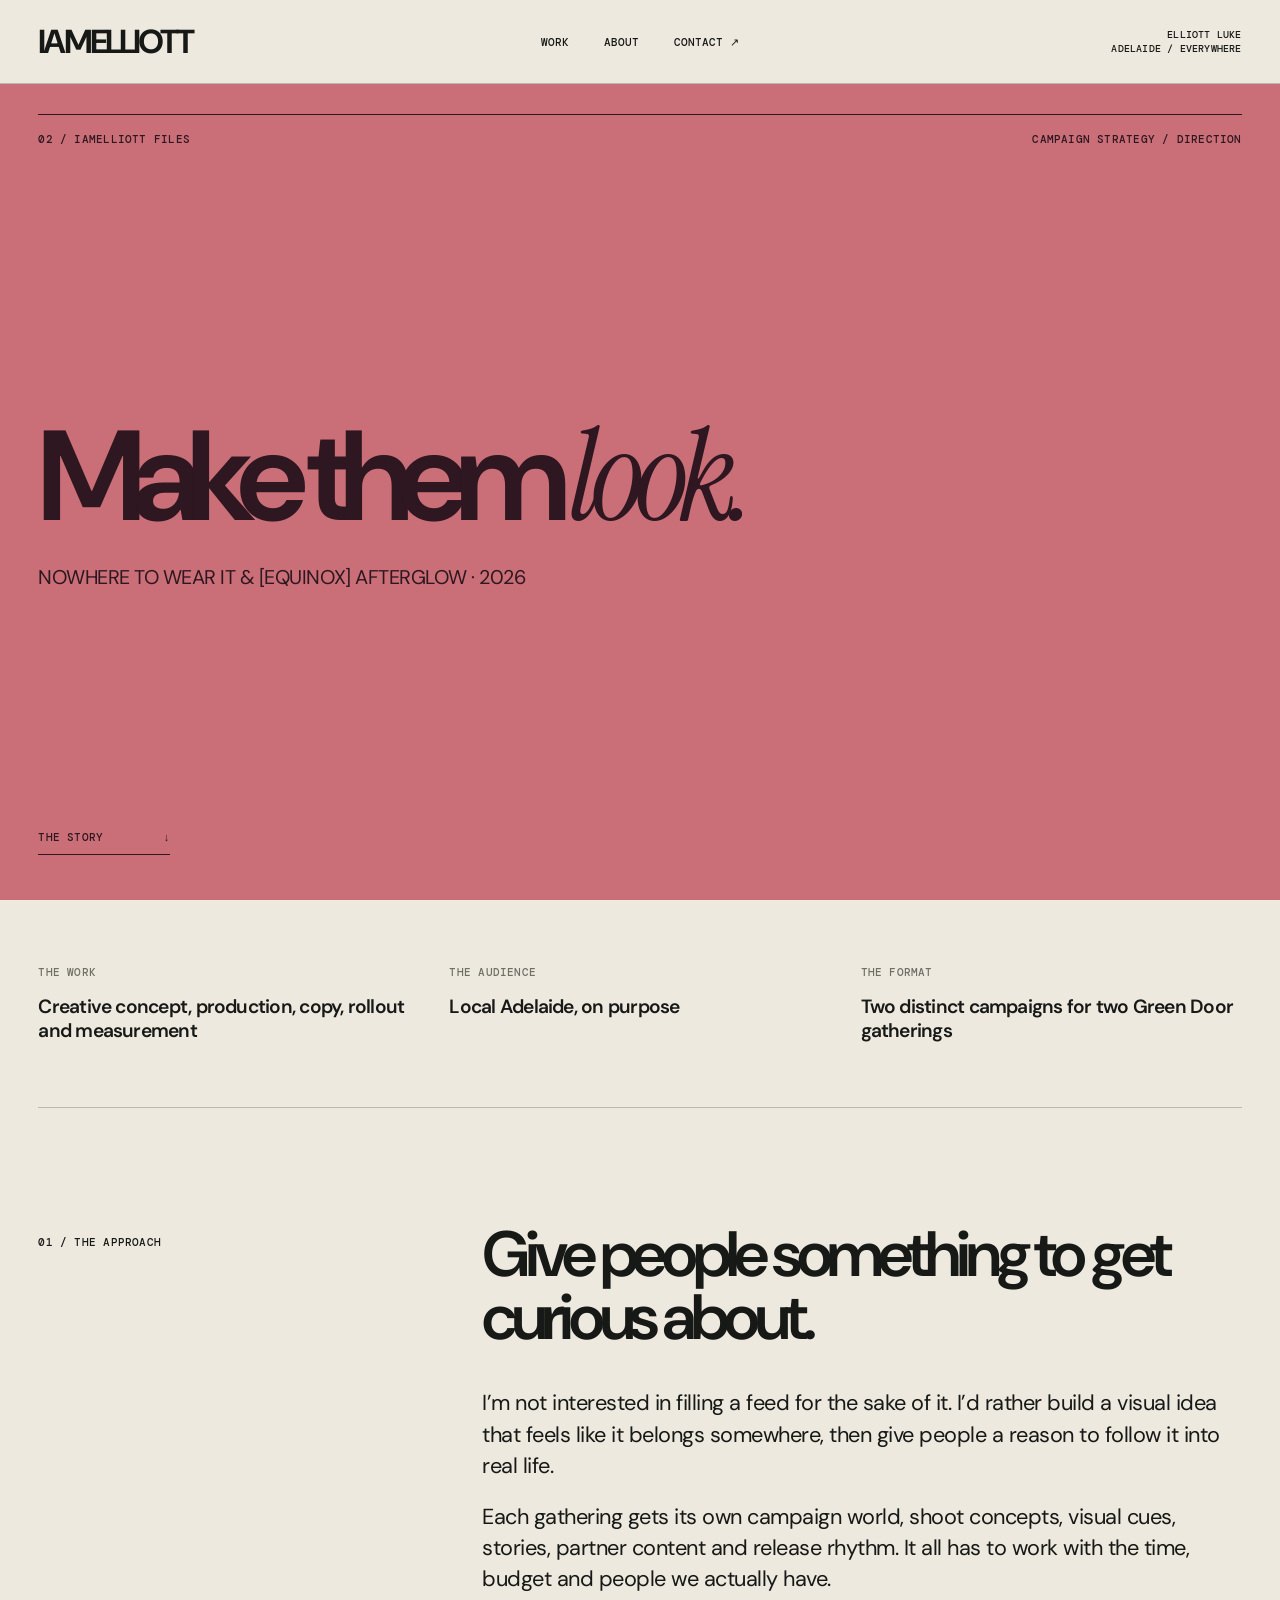
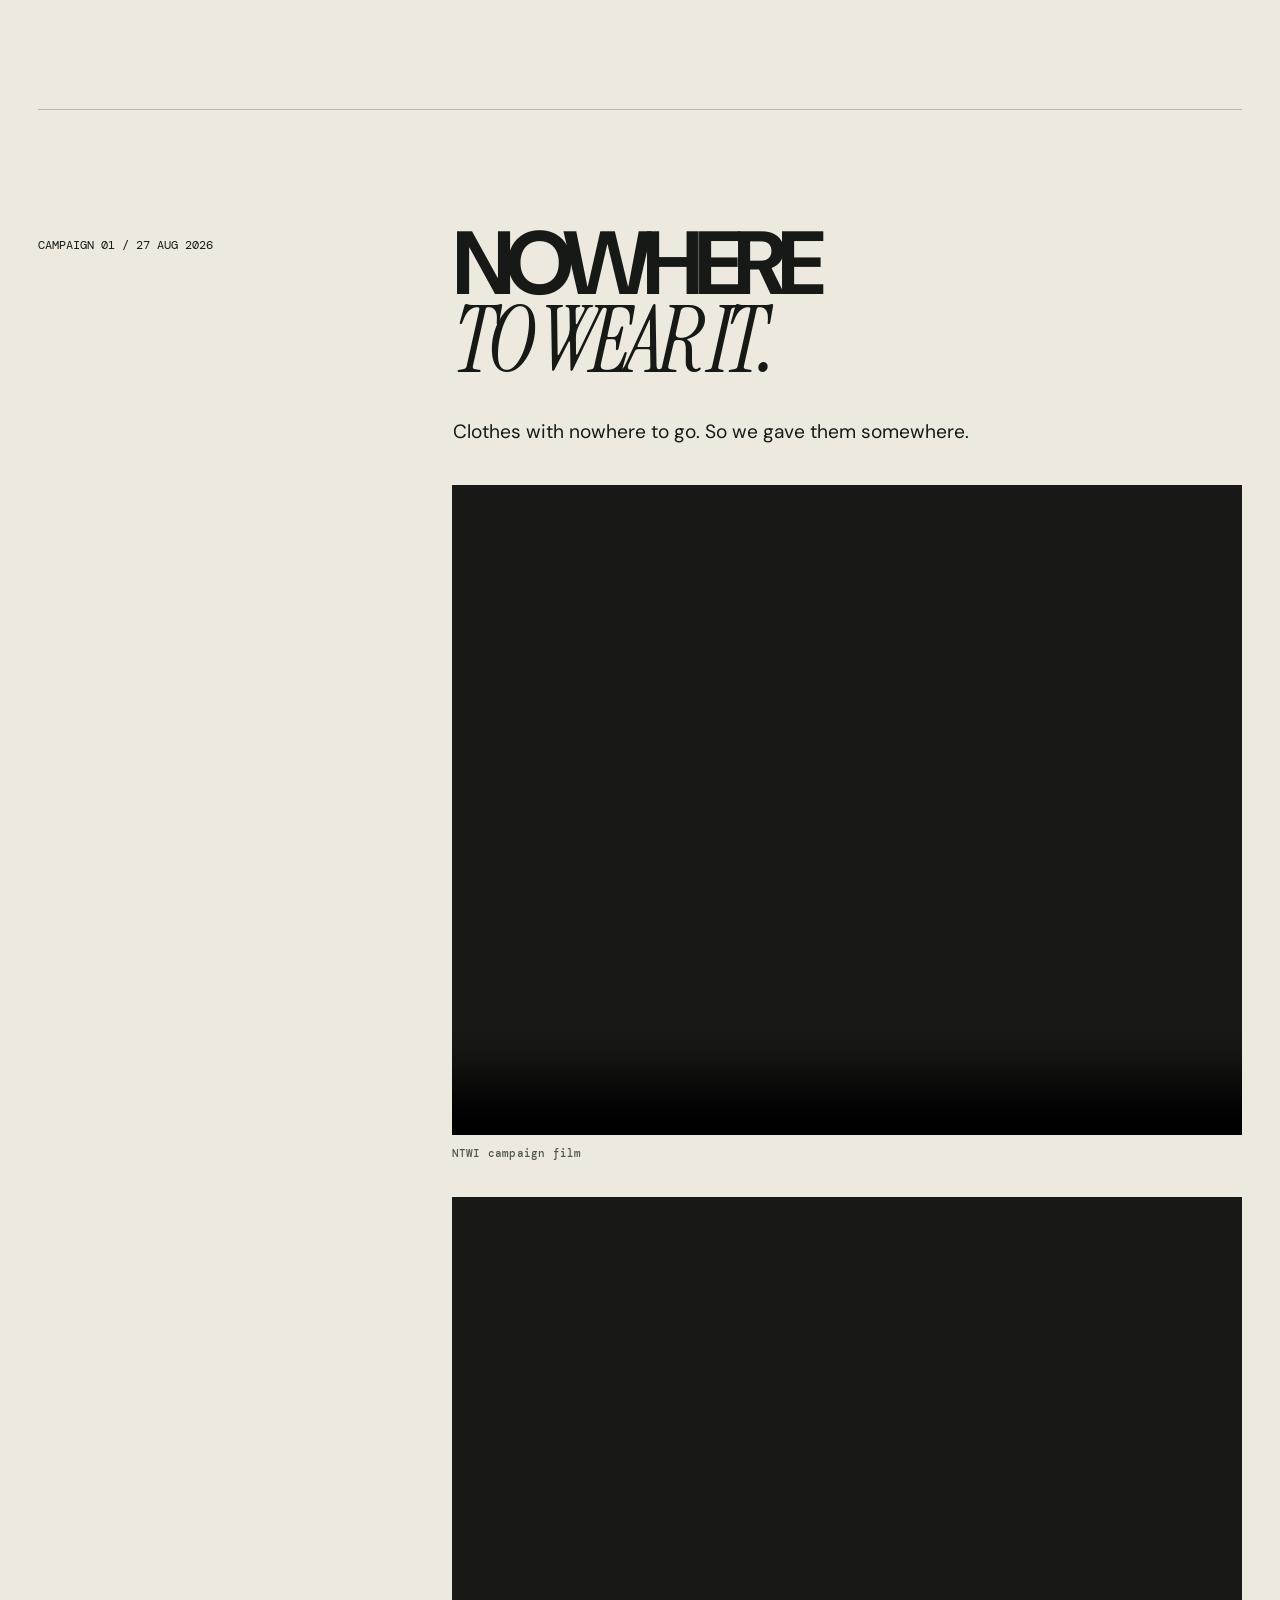
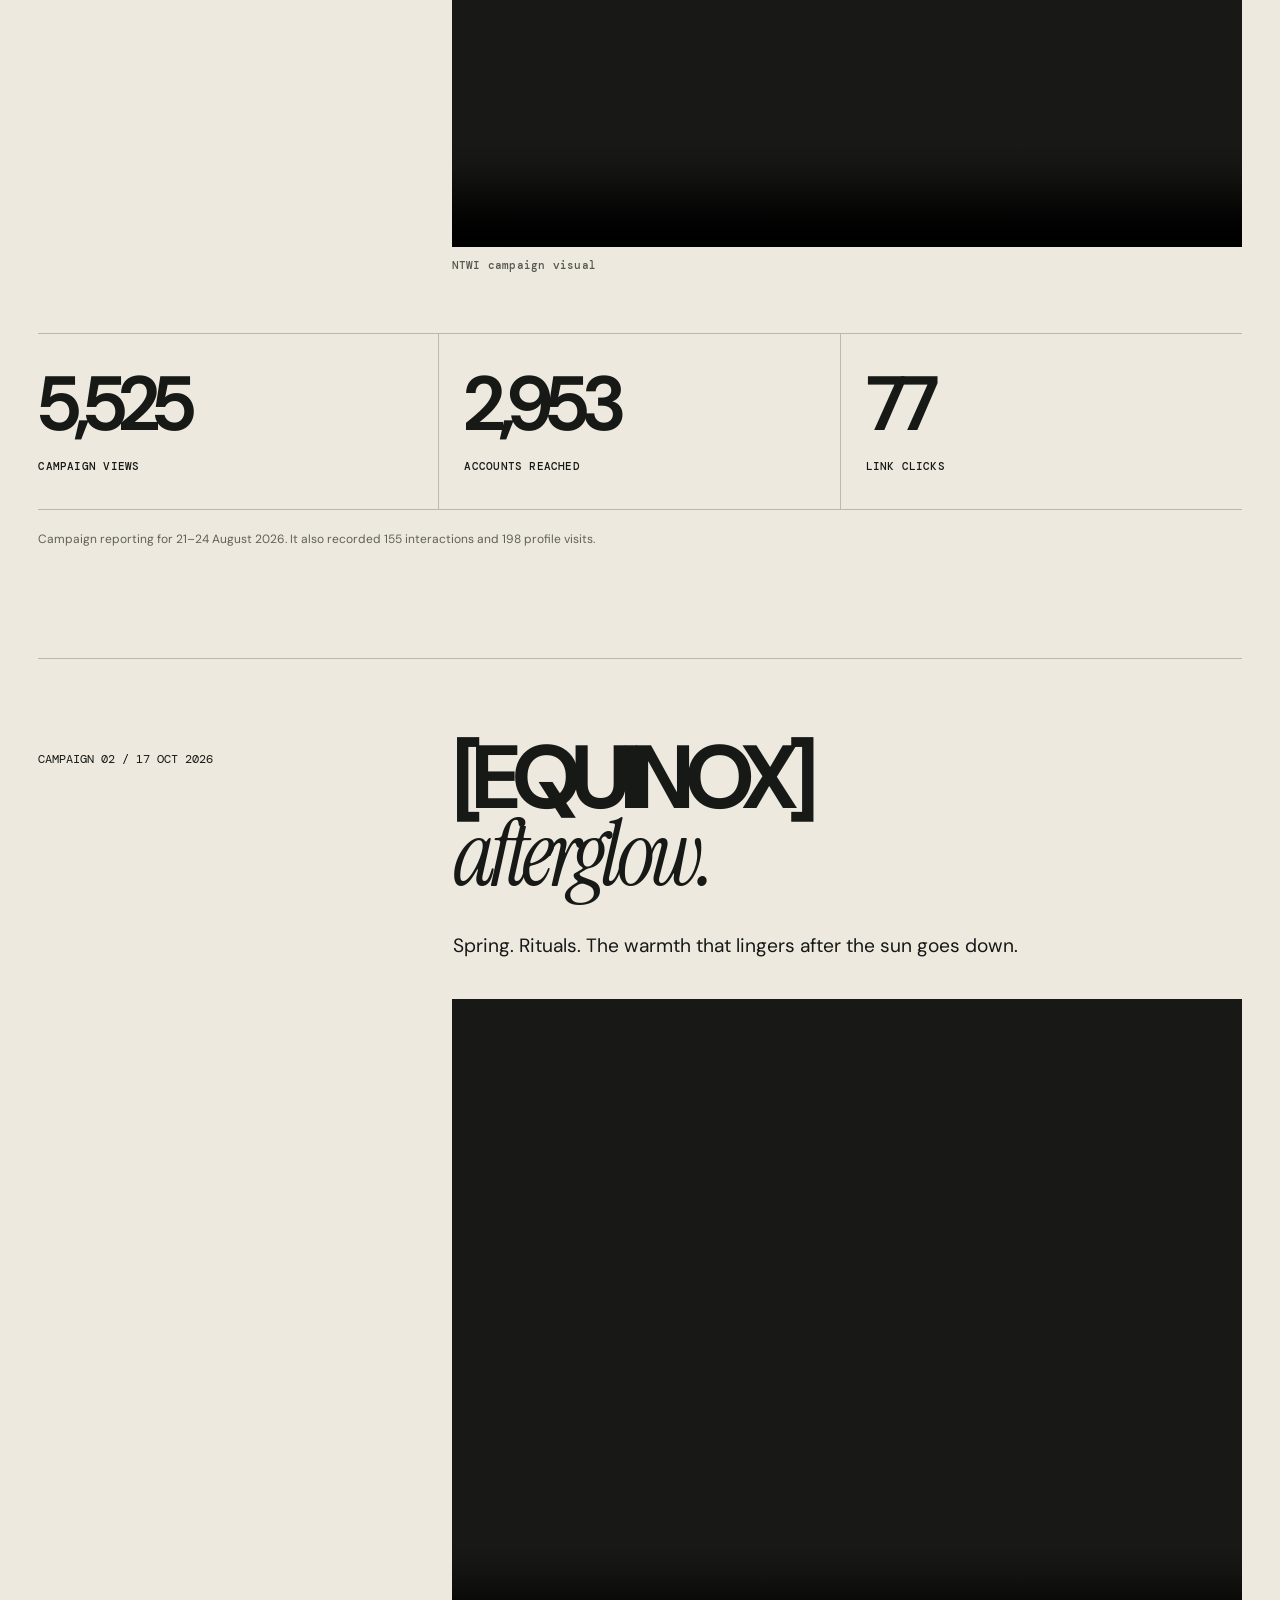
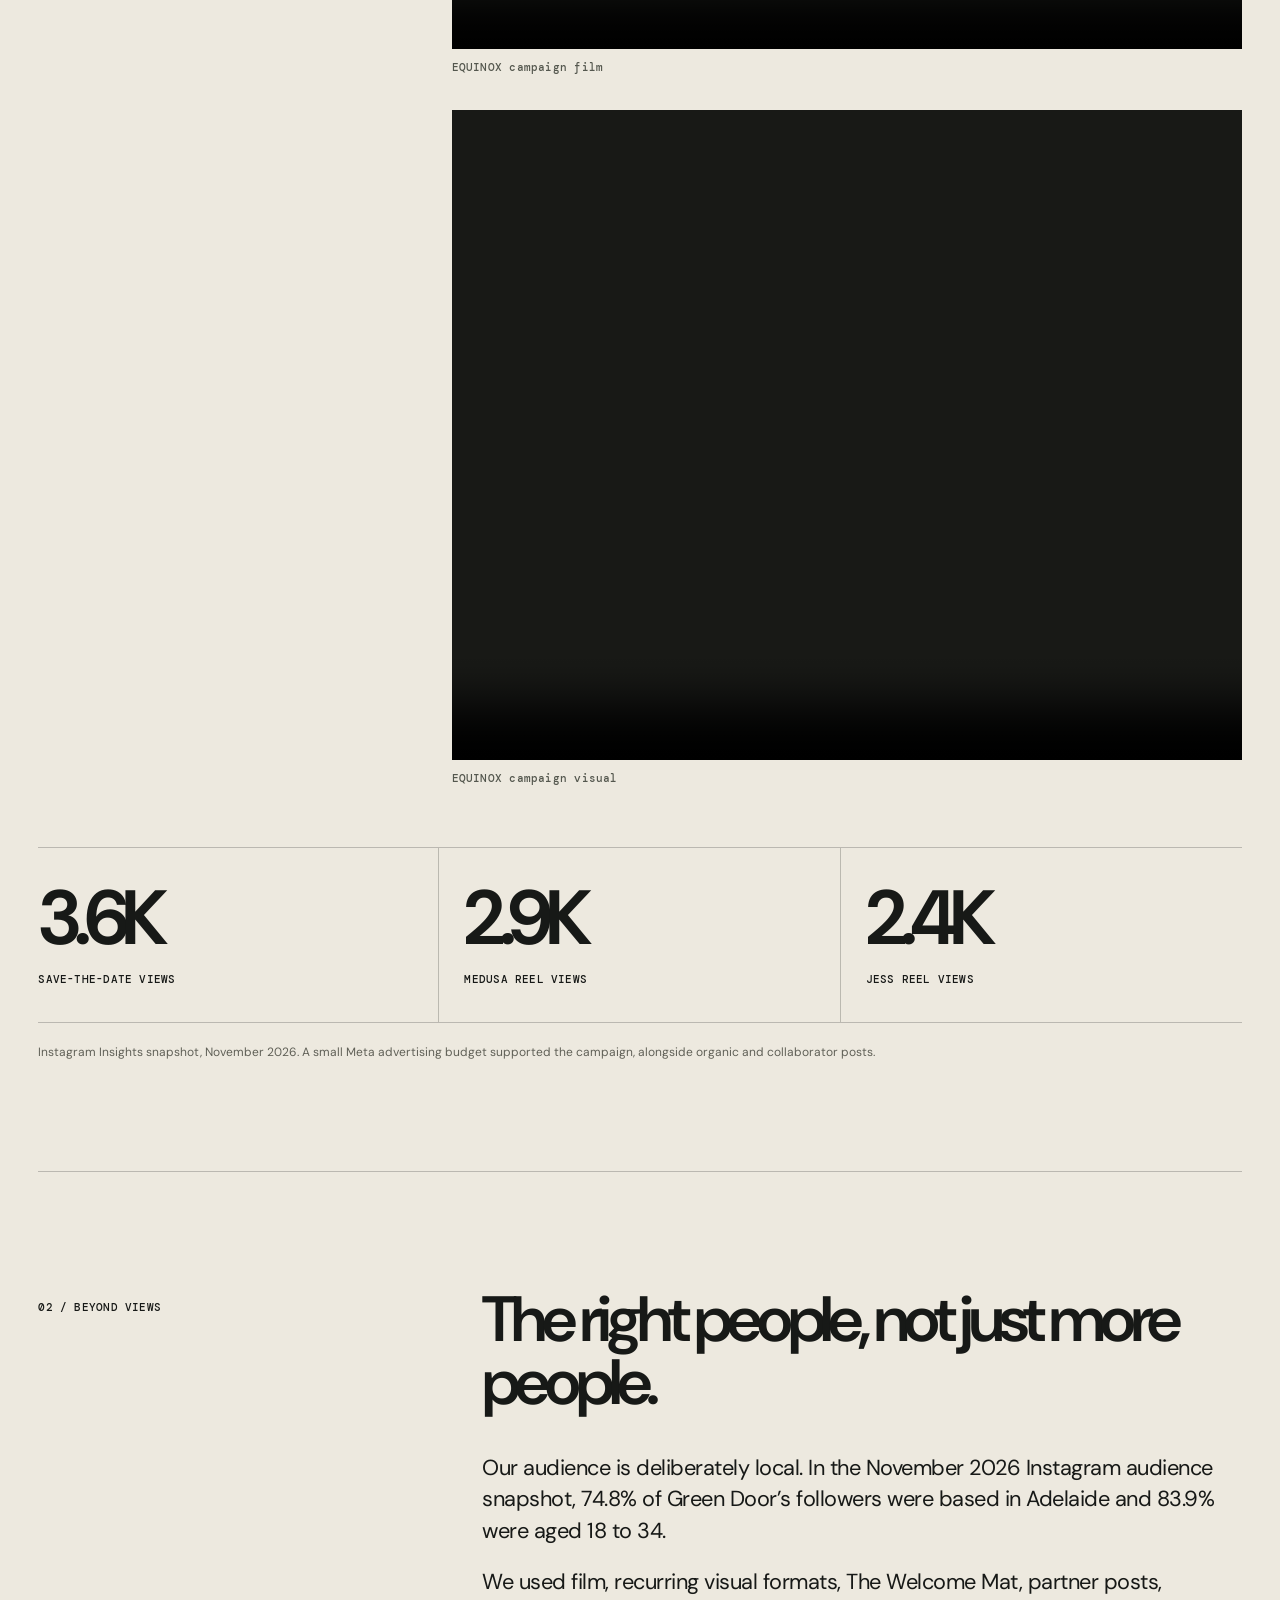
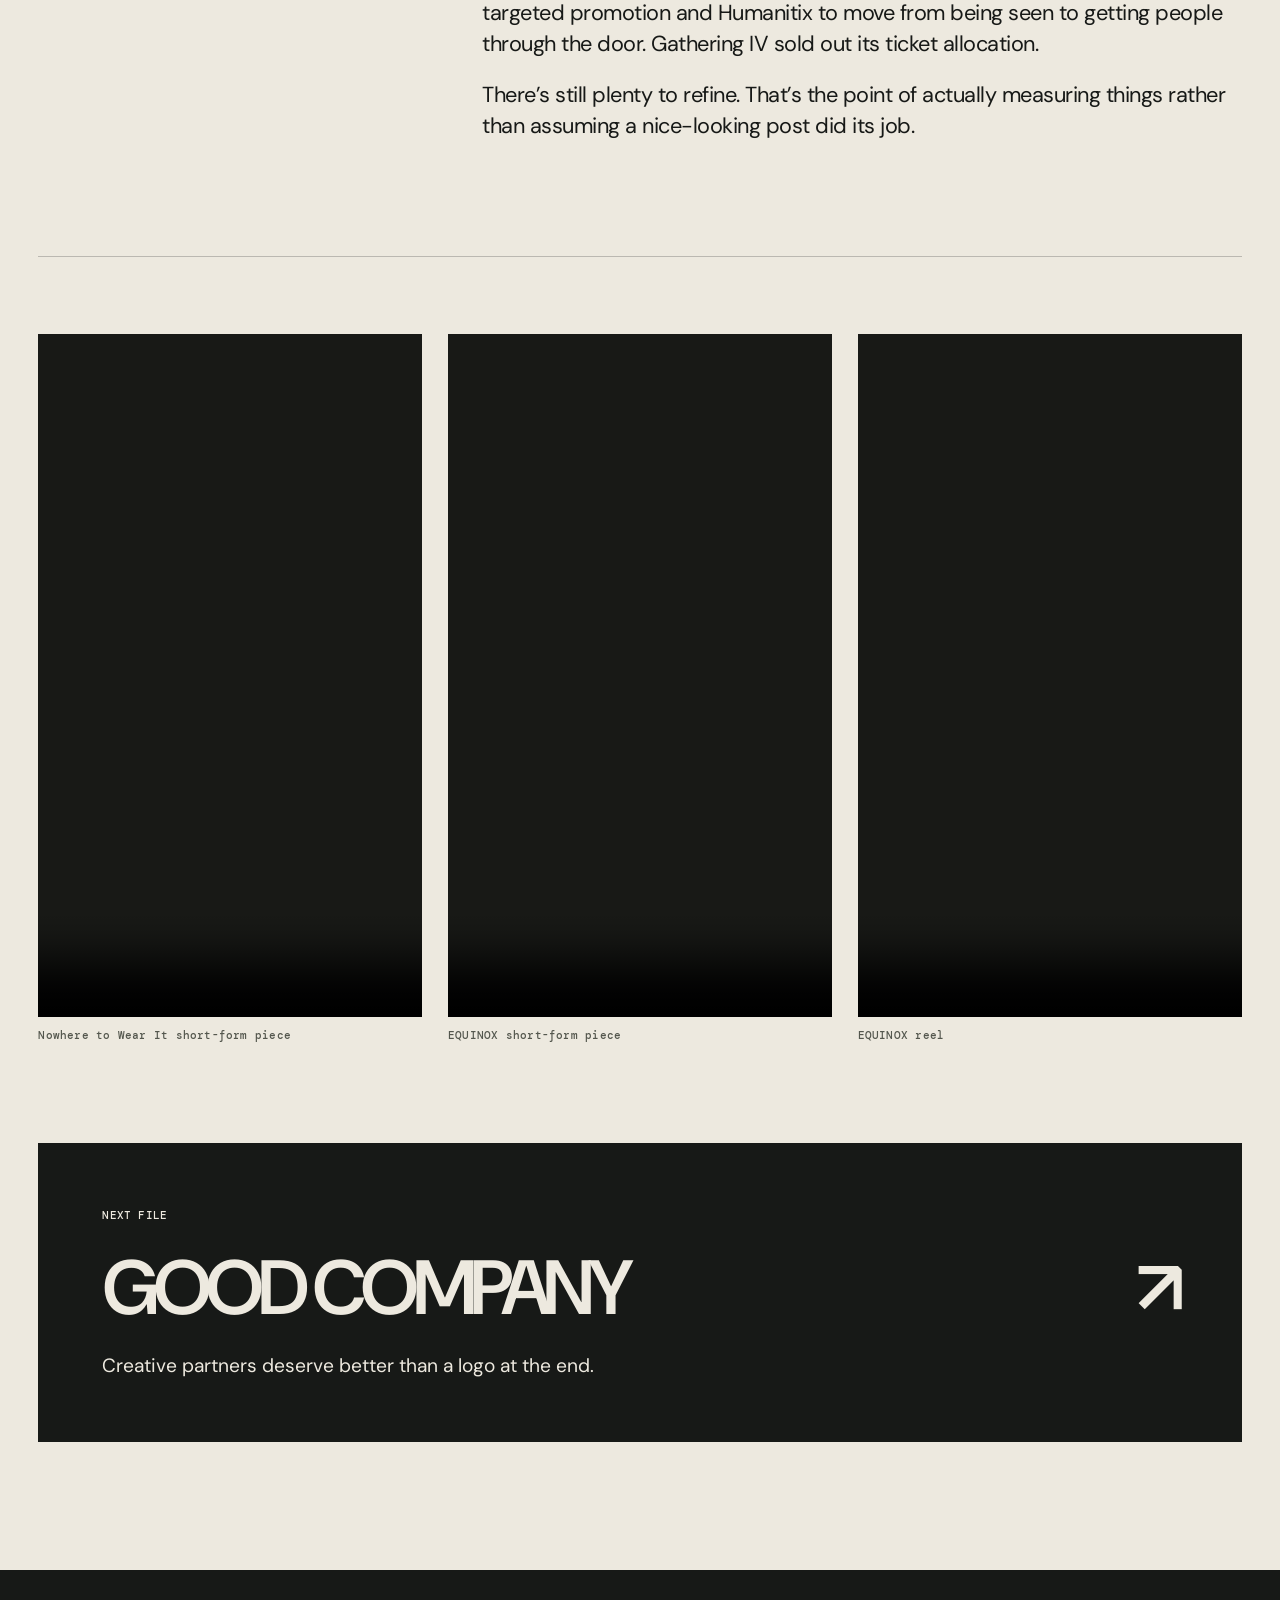
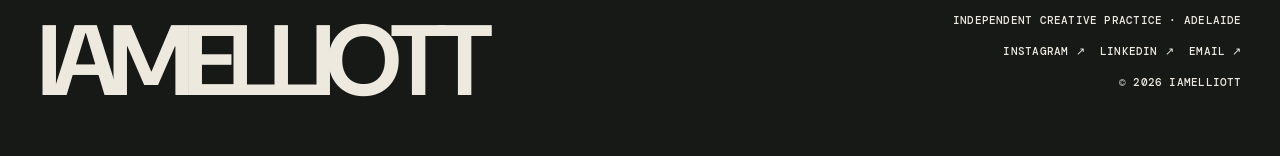
==== work/campaigns.html @ 99fe6655 "site build v2.0" ====
<!doctype html>
<html lang="en-AU" data-root="../">
<head>
  <meta charset="utf-8">
  <meta name="viewport" content="width=device-width,initial-scale=1">
  <meta name="theme-color" content="#ede9dd">
  <meta name="description" content="Campaign strategy and film production for Green Door’s Nowhere to Wear It and EQUINOX afterglow events.">
  <meta property="og:type" content="website">
  <meta property="og:title" content="Campaigns | IAMELLIOTT">
  <meta property="og:description" content="Campaign strategy and film production for Green Door’s Nowhere to Wear It and EQUINOX afterglow events.">
  <meta property="og:image" content="https://iamelliott.me/butterfly3.jpg">
  <link rel="canonical" href="https://iamelliott.me/work/campaigns.html">
  <title>Campaigns | IAMELLIOTT</title>
  <link rel="icon" href="../favicon.png">
  <link rel="preconnect" href="https://fonts.googleapis.com">
  <link rel="preconnect" href="https://fonts.gstatic.com" crossorigin>
  <link href="https://fonts.googleapis.com/css2?family=DM+Mono:wght@400;500&family=DM+Sans:wght@400;500;600;700&family=Instrument+Serif:ital@0;1&display=swap" rel="stylesheet">
  <link rel="stylesheet" href="../site.css">
  <script defer src="../media.js"></script>
  <script defer src="../site.js"></script>
</head>
<body class="campaigns">
<a class="skip-link" href="#main">Skip to content</a>
<header class="masthead">
  <a class="wordmark" href="../index.html" aria-label="IAMELLIOTT home">IAMELLIOTT</a>
  <nav class="nav-desktop" aria-label="Main navigation"><a href="../index.html#work">WORK</a><a href="../index.html#about">ABOUT</a><a href="../index.html#contact">CONTACT <span aria-hidden="true">↗</span></a></nav>
  <details class="mobile-menu" data-menu><summary aria-label="Menu">MENU <span aria-hidden="true">+</span></summary><nav aria-label="Mobile navigation"><a href="../index.html#work">WORK</a><a href="../index.html#about">ABOUT</a><a href="../index.html#contact">CONTACT <span aria-hidden="true">↗</span></a></nav></details>
  <span class="header-right">ELLIOTT LUKE<br>ADELAIDE / EVERYWHERE</span>
</header>
<main id="main"><section class="case-hero theme-rose" aria-label="Project introduction"><div class="case-topline"><span>02 / IAMELLIOTT FILES</span><span>CAMPAIGN STRATEGY / DIRECTION</span></div><div class="case-heading"><h1>Make them <em>look.</em></h1><p>NOWHERE TO WEAR IT & [EQUINOX] AFTERGLOW · 2026</p></div><a class="jump" href="#story">THE STORY <span aria-hidden="true">↓</span></a></section><div class="case-wrap" id="story"><div class="case-meta"><div><small>THE WORK</small><p>Creative concept, production, copy, rollout and measurement</p></div><div><small>THE AUDIENCE</small><p>Local Adelaide, on purpose</p></div><div><small>THE FORMAT</small><p>Two distinct campaigns for two Green Door gatherings</p></div></div>
<section class="story-block " data-reveal><span class="kicker">01 / THE APPROACH</span><div><h2>Give people something to get curious about.</h2><p>I’m not interested in filling a feed for the sake of it. I’d rather build a visual idea that feels like it belongs somewhere, then give people a reason to follow it into real life.</p><p>Each gathering gets its own campaign world, shoot concepts, visual cues, stories, partner content and release rhythm. It all has to work with the time, budget and people we actually have.</p></div></section>
<div class="campaign-pair"><div class="campaign-section" data-reveal><div class="campaign-title"><span>CAMPAIGN 01 / 27 AUG 2026</span><h2>NOWHERE<br><em>TO WEAR IT.</em></h2><p>Clothes with nowhere to go. So we gave them somewhere.</p></div><figure class="media-film "><video data-media="ntwi01" data-poster="fallback" controls preload="none" aria-label="NTWI campaign film"><source type="video/mp4"></video><figcaption>NTWI campaign film</figcaption></figure><figure class="media-film "><video data-media="ntwi02" data-poster="fallback" controls preload="none" aria-label="NTWI campaign visual"><source type="video/mp4"></video><figcaption>NTWI campaign visual</figcaption></figure>
<div class="metric-bar"><div><b>5,525</b><span>CAMPAIGN VIEWS</span></div><div><b>2,953</b><span>ACCOUNTS REACHED</span></div><div><b>77</b><span>LINK CLICKS</span></div></div><p class="metric-context">Campaign reporting for 21–24 August 2026. It also recorded 155 interactions and 198 profile visits.</p></div>
<div class="campaign-section" data-reveal><div class="campaign-title"><span>CAMPAIGN 02 / 17 OCT 2026</span><h2>[EQUINOX]<br><em>afterglow.</em></h2><p>Spring. Rituals. The warmth that lingers after the sun goes down.</p></div><figure class="media-film "><video data-media="equinox01" data-poster="fallback" controls preload="none" aria-label="EQUINOX campaign film"><source type="video/mp4"></video><figcaption>EQUINOX campaign film</figcaption></figure><figure class="media-film "><video data-media="equinox02" data-poster="fallback" controls preload="none" aria-label="EQUINOX campaign visual"><source type="video/mp4"></video><figcaption>EQUINOX campaign visual</figcaption></figure>
<div class="metric-bar"><div><b>3.6K</b><span>SAVE-THE-DATE VIEWS</span></div><div><b>2.9K</b><span>MEDUSA REEL VIEWS</span></div><div><b>2.4K</b><span>JESS REEL VIEWS</span></div></div><p class="metric-context">Instagram Insights snapshot, November 2026. A small Meta advertising budget supported the campaign, alongside organic and collaborator posts.</p></div></div>
<section class="story-block " data-reveal><span class="kicker">02 / BEYOND VIEWS</span><div><h2>The right people, not just more people.</h2><p>Our audience is deliberately local. In the November 2026 Instagram audience snapshot, 74.8% of Green Door’s followers were based in Adelaide and 83.9% were aged 18 to 34.</p><p>We used film, recurring visual formats, The Welcome Mat, partner posts, targeted promotion and Humanitix to move from being seen to getting people through the door. Gathering IV sold out its ticket allocation.</p><p>There’s still plenty to refine. That’s the point of actually measuring things rather than assuming a nice-looking post did its job.</p></div></section>
<div class="film-mosaic mosaic-3"><figure class="media-film "><video data-media="ntwi03" data-poster="fallback" controls preload="none" aria-label="Nowhere to Wear It short-form piece"><source type="video/mp4"></video><figcaption>Nowhere to Wear It short-form piece</figcaption></figure><figure class="media-film "><video data-media="equinox03" data-poster="fallback" controls preload="none" aria-label="EQUINOX short-form piece"><source type="video/mp4"></video><figcaption>EQUINOX short-form piece</figcaption></figure><figure class="media-film "><video data-media="equinox04" data-poster="fallback" controls preload="none" aria-label="EQUINOX reel"><source type="video/mp4"></video><figcaption>EQUINOX reel</figcaption></figure></div>
<div class="case-next"><span>NEXT FILE</span><a href="collaborations.html">GOOD COMPANY <span>↗</span></a><p>Creative partners deserve better than a logo at the end.</p></div></div></main>
<footer class="footer"><a href="../index.html" class="footer-mark">IAMELLIOTT</a><div class="footer-right"><span>INDEPENDENT CREATIVE PRACTICE · ADELAIDE</span><span class="footer-row"><a href="https://www.instagram.com/iamelliottfilms/" target="_blank" rel="noopener">INSTAGRAM ↗</a><a href="https://www.linkedin.com/in/elliott-luke-055419192/" target="_blank" rel="noopener">LINKEDIN ↗</a><a href="mailto:hello@iamelliott.me">EMAIL ↗</a></span><span>© <span data-year>2026</span> IAMELLIOTT</span></div></footer>
</body></html>
---- site.css ----
/* IAMELLIOTT · independent creative practice. Edit brand colours below. */
@font-face{font-family:'Elliott Hand';src:url('ElliottsHandwriting-Regular.ttf') format('truetype'),url('https://raw.githubusercontent.com/iamelliottluke/iamelliott/new-branch/ElliottsHandwriting-Regular.ttf') format('truetype');font-display:swap}
:root{
  --paper:#ede9df;--paper-2:#e5e1d6;--ink:#171917;--ink-soft:#363731;
  --green:#16864c;--forest:#084b2d;--orange:#dd603a;--rust:#be503b;
  --acid:#e6ef76;--plum:#3c2c42;--rose:#d59ea6;
  --line:rgba(23,25,23,.23);--sans:'DM Sans',system-ui,Arial,sans-serif;
  --serif:'Instrument Serif',Georgia,serif;--mono:'DM Mono',monospace;
  --edge:clamp(17px,3vw,55px);--max-width:1620px;
}
*,*::before,*::after{box-sizing:border-box}
html{scroll-behavior:smooth;scroll-padding-top:90px}
body{margin:0;background:var(--paper);color:var(--ink);font-family:var(--sans);-webkit-font-smoothing:antialiased;overflow-x:hidden}
body::selection{background:var(--acid);color:var(--ink)}
a{color:inherit}img,video{max-width:100%}button,input,textarea{font:inherit}
button,a,summary{touch-action:manipulation}
a:focus-visible,button:focus-visible,summary:focus-visible,input:focus-visible,textarea:focus-visible{outline:2px solid currentColor;outline-offset:4px}
.skip-link{position:fixed;top:-100px;left:15px;background:var(--acid);color:var(--ink);z-index:1200;padding:12px}
.skip-link:focus{top:8px}
.kicker,.eyebrow,.hero-eyebrow,.section-titleline,.tile-index,.tile-caption>span,.case-topline,.case-meta small,.metric-bar span,.helper-demo .kicker,.footer-right,.form-grid label,.form-bottom button,.jump,.case-next>span,.reading-links span,.media-film figcaption,.media-image figcaption,.status-note{font:500 clamp(10px,.85vw,12px)/1.5 var(--mono);letter-spacing:.02em}
.masthead{height:84px;padding:12px var(--edge);border-bottom:1px solid var(--line);display:grid;grid-template-columns:1fr auto 1fr;gap:25px;align-items:center;position:relative;z-index:10;background:var(--paper)}
.wordmark,.footer-mark{font-family:var(--sans);font-size:clamp(24px,2.6vw,36px);font-weight:700;letter-spacing:-.088em;line-height:1;text-decoration:none;white-space:nowrap}
.nav-desktop{display:flex;align-items:center;gap:clamp(16px,2.7vw,40px)}
.nav-desktop a,.mobile-menu nav a{font:500 11px var(--mono);text-decoration:none;padding:8px 0;white-space:nowrap}
.nav-desktop a:hover,.mobile-menu a:hover,.footer-row a:hover{color:var(--rust)}
.header-right{text-align:right;font:500 10px/1.4 var(--mono);letter-spacing:.02em}
.mobile-menu{display:none}
/* Home: one intentional screen, without clipping at normal device heights */
.hero{height:calc(100svh - 84px);min-height:590px;max-height:1020px;padding:clamp(18px,3vh,36px) var(--edge) 24px;display:flex;flex-direction:column;position:relative;overflow:hidden;background:var(--paper)}
.hero-eyebrow{display:flex;justify-content:space-between;align-items:start;gap:16px;z-index:2}
.status-note{display:flex;align-items:center;gap:9px}
.live-dot{display:inline-block;width:8px;height:8px;background:var(--green);border-radius:50%}
.hero-stage{flex:1;min-height:0;display:flex;align-items:center;position:relative;max-width:var(--max-width);width:100%;margin:0 auto}
.hero h1{margin:0 0 .1em;z-index:2;position:relative;font-size:clamp(72px,12.35vw,218px);line-height:.80;letter-spacing:-.103em;font-weight:700;max-width:100%;white-space:nowrap}
.hero h1 em,.work-title h2 em,.tile-text em,.about-heading h2 em,.contact-section h2 em,.case-heading h1 em,.story-block h2 em,.campaign-title h2 em{font-family:var(--serif);font-weight:400;letter-spacing:-.07em}
.hero h1 em{color:var(--rust);font-size:.97em}
.hero h1 .happen{padding-right:.08em}
.butterfly-spot{position:absolute;width:min(34vw,470px);aspect-ratio:1.14;right:0;top:3%;transform:rotate(9deg);z-index:1;pointer-events:none;mix-blend-mode:multiply}
.butterfly-spot img{width:100%;height:100%;object-fit:cover;object-position:50% 55%;-webkit-mask-image:radial-gradient(ellipse, #000 30%, rgba(0,0,0,.92) 46%, transparent 74%);mask-image:radial-gradient(ellipse, #000 30%, rgba(0,0,0,.92) 46%, transparent 74%);filter:saturate(1.07);opacity:.92}
.hero-lower{display:flex;justify-content:space-between;gap:32px;align-items:end;max-width:var(--max-width);width:100%;margin:0 auto;z-index:3}
.hero-lower p{max-width:520px;font-size:clamp(17px,1.8vw,25px);font-weight:500;line-height:1.28;letter-spacing:-.045em;margin:0}
.arrow-link,.under-link{font:500 12px var(--mono);text-decoration:none;display:inline-flex;justify-content:space-between;gap:50px;border-bottom:1px solid;padding-bottom:10px;white-space:nowrap}
.arrow-link:hover,.under-link:hover{color:var(--rust)}
.hero-number{position:absolute;right:var(--edge);bottom:90px;font:10px var(--mono);opacity:.45}
/* Work index */
.selected-work{background:var(--ink);color:var(--paper);padding:70px var(--edge) 115px}
.section-titleline{display:flex;justify-content:space-between;gap:16px;border-top:1px solid currentColor;padding-top:16px;opacity:.85}
.work-title{display:grid;grid-template-columns:1.6fr .75fr;align-items:end;gap:35px;max-width:var(--max-width);margin:clamp(40px,7vw,95px) auto clamp(45px,5vw,80px)}
.work-title h2{font-size:clamp(64px,9.5vw,172px);line-height:.86;letter-spacing:-.095em;font-weight:600;margin:0}
.work-title h2 em{color:var(--acid)}
.work-title p{max-width:310px;font-size:clamp(15px,1.4vw,21px);letter-spacing:-.03em;line-height:1.32;margin:0 0 1vw auto}
.work-grid{display:grid;grid-template-columns:repeat(2,minmax(0,1fr));gap:clamp(45px,5vw,82px) clamp(12px,2.4vw,36px);max-width:var(--max-width);margin:auto}
.tile{min-width:0;position:relative}.tile-feature{grid-column:span 2}
.tile-visual{display:block;position:relative;height:clamp(320px,42vw,620px);background:#4b5145;overflow:hidden;text-decoration:none;isolation:isolate;color:white}
.tile-half .tile-visual{height:clamp(365px,47vw,730px)}
.tile-feature .tile-visual{height:clamp(380px,43vw,710px)}
.tile-visual::before{content:'';position:absolute;inset:0;background:linear-gradient(180deg,rgba(0,0,0,.18),transparent 45%,rgba(0,0,0,.38));z-index:1;pointer-events:none}
.tile-visual>video{position:absolute;inset:0;width:100%;height:100%;object-fit:cover;transition:transform .8s cubic-bezier(.2,.7,.1,1);opacity:.94}
.tile:hover .tile-visual video{transform:scale(1.05)}
.tile-visual:focus-visible{outline-color:var(--acid)}
.tile-index{position:absolute;top:24px;left:26px;z-index:3;background:rgba(237,233,223,.93);color:var(--ink);padding:7px 11px}
.tile-icon{position:absolute;right:26px;top:18px;font-size:38px;line-height:1;z-index:3}
.tile-text{position:absolute;z-index:3;left:5%;bottom:6%;font-size:clamp(62px,8vw,142px);font-weight:700;line-height:.79;letter-spacing:-.09em;text-shadow:0 2px 16px rgba(0,0,0,.1);pointer-events:none}
.tile-text-lg{font-size:clamp(95px,12.5vw,215px)}
.tile-green .tile-visual{background:var(--green)}.tile-green .tile-visual>video{object-fit:cover;object-position:50% 48%}
.tile-ntwi .tile-visual{background:#9e3d41}.tile-collab .tile-visual{background:var(--plum)}.tile-film .tile-visual{background:#333a34}.tile-mat .tile-visual{background:#497c5d}
.tile-systems .tile-visual{background:var(--acid);color:var(--ink)}.tile-systems .tile-visual::before{display:none}
.tile-systems .tile-text{font-size:clamp(55px,6.3vw,115px);bottom:5%;left:4%}
.tile-caption{padding-top:17px;display:flex;align-items:start;justify-content:space-between;gap:15px}
.tile-caption h3{font-size:clamp(24px,2.5vw,39px);letter-spacing:-.06em;font-weight:600;margin:0 0 4px}
.tile-caption p{font-size:clamp(14px,1.1vw,17px);margin:0;line-height:1.4;color:#bebdb3}
.tile-caption>span{text-align:right;color:#bcbab2;padding-top:9px;max-width:220px;flex:0 0 auto}
.system-mini{position:absolute;top:13%;left:17%;width:66%;height:48%;padding:clamp(14px,2vw,33px);background:#eeeee7;border:3px solid var(--ink);transform:rotate(-3deg);box-shadow:20px 17px 0 var(--forest);display:flex;flex-direction:column;gap:5px}
.system-mini small{font:11px var(--mono);border-bottom:2px solid;padding-bottom:8px}.system-mini b{font-size:clamp(45px,6.5vw,100px);letter-spacing:-.09em;line-height:1.1}.system-mini i{font-style:normal;font:12px var(--mono)}.system-mini span{font:10px var(--mono);border-top:1px solid;padding-top:9px}
/* Method section */
.method{padding:clamp(75px,8vw,130px) var(--edge);background:var(--acid)}
.method .kicker{display:block;border-top:1px solid var(--ink);padding-top:15px}
.method h2{font-size:clamp(48px,8.1vw,138px);letter-spacing:-.093em;line-height:.99;font-weight:650;margin:clamp(55px,6vw,85px) 0;max-width:1500px}
.censored{display:inline-block;position:relative;vertical-align:baseline;isolation:isolate;white-space:nowrap}
.censored::after{position:absolute;content:'';left:0;right:0;top:41%;height:.32em;background:#161717;transform:rotate(-1deg);z-index:2;box-shadow:0 1px 0 rgba(0,0,0,.2)}
.method-bottom{display:grid;grid-template-columns:1fr 1fr;gap:clamp(20px,8vw,160px);margin-left:15%;font-size:clamp(17px,1.7vw,24px);line-height:1.35;letter-spacing:-.03em}
.method-bottom p{max-width:520px}
/* About */
.about-section{padding:clamp(95px,10vw,170px) var(--edge);display:grid;grid-template-columns:1fr 1fr;gap:clamp(30px,6vw,105px);align-items:start}
.about-heading{min-width:0}.about-heading h2{font-size:clamp(60px,7vw,118px);font-weight:700;letter-spacing:-.105em;line-height:.88;margin:50px 0 55px;position:relative}
.about-heading h2 em{color:var(--rust)}
.loose-redact{position:relative;display:inline-block}.loose-redact:after{content:'';position:absolute;left:1%;width:98%;height:.15em;top:49%;background:var(--ink);transform:rotate(-2deg);opacity:.9}
.handwriting{font:normal clamp(48px,6vw,100px)/1 'Elliott Hand','Instrument Serif',cursive;color:var(--rust);position:absolute;top:99%;right:12%;letter-spacing:0;transform:rotate(-7deg);white-space:nowrap}
.portrait-frame{width:clamp(220px,75%,590px);aspect-ratio:4/4.5;position:relative;background:#d5cfbc;transform:rotate(-2deg);box-shadow:18px 19px 0 var(--acid);margin:90px 0 0 7%;overflow:hidden}
.portrait-frame img{width:100%;height:100%;object-fit:cover;object-position:center}
.portrait-frame>span{position:absolute;bottom:0;left:0;right:0;padding:11px 15px;background:var(--ink);color:var(--paper);font:11px var(--mono)}
.about-text{padding-top:clamp(5px,3vw,50px);max-width:660px}.about-text p{font-size:clamp(17px,1.65vw,25px);line-height:1.42;letter-spacing:-.025em;margin:0 0 28px}
.about-text p.lead{font-size:clamp(26px,2.9vw,47px);font-weight:600;line-height:1.14;letter-spacing:-.06em;margin-bottom:35px}
.tag-row{display:flex;flex-wrap:wrap;gap:7px;margin:40px 0}.tag-row span{border:1px solid var(--ink);border-radius:100px;padding:10px 13px;font:10px var(--mono);white-space:nowrap}
/* Contact */
.contact-section{background:var(--orange);padding:70px var(--edge) 100px;color:#241714}
.contact-section h2{font-size:clamp(65px,10.3vw,175px);font-weight:600;letter-spacing:-.094em;line-height:.87;margin:clamp(65px,7vw,120px) 0 70px}
.contact-section h2 em{color:var(--paper)}
.contact-intro{display:flex;align-items:end;justify-content:space-between;gap:30px;border-bottom:1px solid rgba(23,25,23,.5);padding-bottom:55px}
.contact-intro p{font-size:clamp(18px,2vw,28px);line-height:1.32;letter-spacing:-.04em;font-weight:550;max-width:700px;margin:0}
.contact-link{font:500 clamp(16px,1.6vw,25px) var(--mono);white-space:nowrap;text-decoration:none;border-bottom:2px solid;padding:8px 0}.contact-link:hover{color:var(--paper)}
.censor-small::after{height:.48em;top:34%}
.enquiry-form{padding-top:45px;max-width:var(--max-width)}
.form-grid{display:grid;grid-template-columns:repeat(2,minmax(0,1fr));column-gap:clamp(20px,4vw,70px);row-gap:35px}
.form-grid label{display:flex;flex-direction:column;gap:9px;align-items:stretch}
.form-grid .full-row{grid-column:span 2}
.form-grid input,.form-grid textarea{background:transparent;color:inherit;border:0;border-bottom:1px solid rgba(23,25,23,.55);border-radius:0;width:100%;padding:11px 0;font:500 clamp(18px,2vw,27px) var(--sans);letter-spacing:-.04em;resize:vertical}
.form-grid input::placeholder,.form-grid textarea::placeholder{color:rgba(35,23,20,.65)}
.form-bottom{display:flex;justify-content:space-between;align-items:center;gap:24px;padding:30px 0 10px}.form-bottom p{font-size:clamp(14px,1.35vw,18px)}.form-bottom a{color:inherit;text-decoration:underline;text-underline-offset:5px}
.form-bottom button{padding:16px 32px;border:1px solid var(--ink);background:var(--ink);color:var(--paper);cursor:pointer}.form-bottom button:hover{background:var(--acid);color:var(--ink)}.form-bottom button:disabled{opacity:.5;cursor:wait}
.form-feedback{font:13px var(--mono);min-height:1.5em}
/* Footer */
.footer{padding:42px var(--edge) 45px;background:var(--ink);color:var(--paper);display:flex;justify-content:space-between;align-items:start;gap:50px}
.footer-mark{font-size:clamp(40px,7.8vw,136px)}.footer-right{text-align:right;display:flex;flex-direction:column;gap:15px}.footer-row{display:flex;gap:15px;justify-content:flex-end;flex-wrap:wrap}.footer-row a{text-decoration:none}
/* Case study structure */
.case-hero{padding:30px var(--edge) 45px;min-height:calc(100svh - 84px);max-height:1050px;display:flex;flex-direction:column;justify-content:space-between;overflow:hidden}
.case-topline{display:flex;justify-content:space-between;gap:25px;align-items:start;border-top:1px solid currentColor;padding-top:16px}
.case-heading{max-width:1500px;width:100%;margin:auto}.case-heading h1{font-size:clamp(72px,10vw,166px);line-height:.82;letter-spacing:-.105em;font-weight:650;margin:40px 0 35px}
.case-heading p{font-size:clamp(17px,1.55vw,25px);letter-spacing:-.025em;line-height:1.3;max-width:770px;margin:0}
.jump{width:fit-content;text-decoration:none;border-bottom:1px solid;padding-bottom:9px;display:inline-flex;gap:60px}
.theme-green{background:var(--green);color:#fbf1d9}
.theme-rose{background:#ca6f78;color:#2e1720}
.theme-purple{background:var(--plum);color:#f4ede1}
.theme-charcoal{background:#292e2c;color:#f1e9df}
.theme-yellow{background:var(--acid);color:var(--ink)}
.theme-paper{background:#c6d2b6;color:#1b3226}
.case-wrap{padding:0 var(--edge) clamp(95px,10vw,150px);max-width:var(--max-width);margin:auto}
.case-meta{padding:clamp(35px,5vw,75px) 0;display:grid;grid-template-columns:repeat(3,minmax(0,1fr));gap:30px;border-bottom:1px solid var(--line)}
.case-meta small{color:#6e7066;display:block;margin-bottom:15px}
.case-meta p{font-size:clamp(18px,1.5vw,23px);line-height:1.23;letter-spacing:-.04em;font-weight:600;margin:0}
.story-block{padding:clamp(75px,9vw,150px) 0;display:grid;grid-template-columns:1fr minmax(0,2fr);gap:clamp(35px,5vw,90px);border-bottom:1px solid var(--line)}
.story-block .kicker{margin-top:11px}
.story-block h2{font-weight:600;letter-spacing:-.08em;line-height:.99;font-size:clamp(46px,5vw,84px);max-width:950px;margin:0 0 38px}
.story-block p{font-size:clamp(18px,1.7vw,25px);line-height:1.43;letter-spacing:-.023em;max-width:950px;margin:0 0 20px}
.story-block p:last-child{margin-bottom:0}
.media-lead{margin:clamp(35px,6vw,90px) auto;max-width:800px}
.media-film,.media-image{margin:0;min-width:0}
.media-film video,.media-image img{display:block;width:100%;height:auto;max-height:min(74vh,950px);object-fit:contain;background:#181916}
.media-film figcaption,.media-image figcaption{padding-top:10px;color:#54574e}
.media-lead video{aspect-ratio:9/16;max-height:min(75svh,820px);background:#111}
.film-mosaic{display:grid;gap:clamp(14px,2vw,27px);margin:clamp(45px,6vw,100px) 0}
.mosaic-2{grid-template-columns:repeat(2,minmax(0,1fr))}.mosaic-3{grid-template-columns:repeat(3,minmax(0,1fr))}
.film-mosaic video{aspect-ratio:9/16;max-height:none}
.campaign-pair{margin-top:35px}.campaign-section{padding:80px 0;border-bottom:1px solid var(--line)}
.campaign-title{display:grid;grid-template-columns:1fr 2fr;gap:20px;margin-bottom:40px}
.campaign-title>span{font:12px var(--mono);margin-top:12px}.campaign-title h2{font-size:clamp(57px,7vw,120px);letter-spacing:-.095em;line-height:.86;margin:0 0 20px}.campaign-title p{font-size:clamp(17px,1.5vw,23px);line-height:1.35;grid-column:2;margin:0}
.campaign-section>.media-film{max-width:790px;margin:35px 0 35px auto}
.campaign-section>.media-film video{max-height:650px;aspect-ratio:9/16}
.metric-bar{display:grid;grid-template-columns:repeat(3,minmax(0,1fr));margin:60px 0 20px;border-top:1px solid var(--line);border-bottom:1px solid var(--line)}
.metric-bar.two{grid-template-columns:repeat(2,minmax(0,1fr))}
.metric-bar>div{padding:30px 20px 35px 0;min-width:0;border-right:1px solid var(--line)}
.metric-bar>div:not(:first-child){padding-left:25px}.metric-bar>div:last-child{border-right:0}
.metric-bar b{display:block;font-size:clamp(47px,6vw,100px);letter-spacing:-.09em;line-height:1.05;font-weight:650}
.metric-bar span{display:block;margin-top:13px}
.metric-context{font:12px/1.5 var(--sans);color:#606057;max-width:840px;margin-bottom:30px}
.collab-split{display:grid;grid-template-columns:1fr 1fr;gap:clamp(20px,3vw,50px);border-bottom:1px solid var(--line);padding:70px 0}
.collab-split h2{font-size:clamp(40px,5vw,80px);line-height:.94;letter-spacing:-.07em;margin:5px 0 26px}
.collab-split p{font-size:clamp(18px,1.6vw,24px);line-height:1.4;letter-spacing:-.03em}
.collab-split .media-film{align-self:center}
.collab-split .media-film video{aspect-ratio:9/16;max-height:650px}
.timeline{display:grid;grid-template-columns:1fr 1fr;gap:25px;margin:70px 0}
.timeline>div{background:#d9dece;padding:clamp(20px,3vw,45px);min-width:0}.timeline span{font:11px var(--mono)}
.timeline h3{font-size:clamp(36px,3vw,55px);letter-spacing:-.065em;margin:38px 0 4px}
.timeline p{font-size:clamp(16px,1.5vw,23px);line-height:1.4}.timeline p em{font:italic 1.35em var(--serif)}.timeline strong{font:12px var(--mono);color:var(--green)}
.big-quote{margin:100px 0;padding:0 7%;border:0;font:italic clamp(37px,5.3vw,88px)/1.08 var(--serif)}
.big-quote cite{display:block;margin-top:29px;font:11px var(--mono);font-style:normal}
/* Layout helper visual: explicitly illustrative, no client data */
.helper-demo{display:grid;grid-template-columns:1fr 40px 1.35fr;gap:25px;align-items:center;margin:70px 0;padding:35px;background:#d8d5c9}
.helper-before,.helper-after{min-width:0}.helper-before pre{background:#262927;color:#faf5ea;padding:24px;overflow:auto;font:clamp(11px,1vw,15px)/1.8 var(--mono)}
.helper-before p,.helper-after p{font-size:13px;line-height:1.5}.helper-arrow{text-align:center;font-size:45px}
.helper-paper{background:#f3f0e8;border:2px solid #191b18;padding:20px;box-shadow:10px 10px 0 var(--ink);margin:20px 0}
.helper-paper>div:first-child{font-size:clamp(32px,3.4vw,60px);font-weight:700;letter-spacing:-.07em;display:flex;justify-content:space-between;align-items:end;gap:20px;border-bottom:2px solid;padding-bottom:8px}
.helper-paper>div:first-child span{font:12px var(--mono);letter-spacing:0}
.helper-band{display:grid;grid-template-columns:1fr 1fr 1fr;gap:9px;margin:15px 0}
.helper-band b{font-size:clamp(15px,1.6vw,25px);line-height:1.1;border:3px solid;padding:8px 10px}
.helper-grid{display:grid;grid-template-columns:repeat(2,minmax(0,1fr));gap:9px}
.helper-grid span{padding:15px;background:#d9ddd4;border:1px solid;text-align:center;font:12px var(--mono)}
.reading-links{display:grid;grid-template-columns:1fr 1fr;gap:15px;margin:75px 0}
.reading-links a{border:1px solid var(--ink);padding:32px 25px;display:flex;flex-direction:column;gap:40px;text-decoration:none;transition:background .15s,color .15s}
.reading-links a:hover{background:var(--ink);color:var(--paper)}.reading-links b{font-size:clamp(23px,2.4vw,41px);line-height:1;letter-spacing:-.055em}
.case-next{margin-top:100px;background:var(--ink);color:var(--paper);padding:clamp(30px,5vw,70px);display:flex;flex-direction:column;gap:30px}
.case-next a{font-size:clamp(39px,6vw,92px);line-height:.9;letter-spacing:-.085em;text-decoration:none;font-weight:600;display:flex;justify-content:space-between;gap:20px;align-items:center}
.case-next a:hover{color:var(--acid)}.case-next p{font-size:clamp(16px,1.5vw,23px);margin:0}
/* Calm motion: nothing hidden unless JS is already observing it */
.will-reveal{opacity:0;transform:translateY(19px);transition:opacity .5s ease,transform .5s ease}
.will-reveal.is-visible{opacity:1;transform:none}
@media(max-width:1050px){
 .header-right{display:none}.masthead{grid-template-columns:1fr auto}.nav-desktop{justify-self:end}
 .hero h1{font-size:clamp(66px,12.9vw,145px)}
 .tile-text{font-size:clamp(63px,9vw,114px)}
 .tile-text-lg{font-size:clamp(90px,12.9vw,145px)}
 .tile-systems .tile-text{font-size:clamp(50px,7vw,88px)}
 .about-section{gap:38px}
}
@media(max-width:740px){
 :root{--edge:18px}
 .masthead{height:75px;padding:14px var(--edge);grid-template-columns:1fr auto}
 .wordmark{font-size:29px}.nav-desktop{display:none}.mobile-menu{display:block;position:relative;font:11px var(--mono)}
 .mobile-menu summary{cursor:pointer;list-style:none;display:flex;gap:9px;align-items:center;justify-content:flex-end;padding:12px 0}.mobile-menu summary::-webkit-details-marker{display:none}
 .mobile-menu[open] summary span{transform:rotate(45deg)}
 .mobile-menu nav{position:absolute;right:-18px;top:48px;min-width:200px;background:var(--paper);border:1px solid var(--ink);box-shadow:-12px 12px 0 var(--ink);padding:15px 20px;display:grid;gap:8px;z-index:50}
 .hero{height:calc(100svh - 75px);max-height:none;min-height:520px;padding:22px var(--edge) 24px}.hero-eyebrow{font-size:9px}
 .hero-eyebrow .status-note{display:none}.hero-stage{align-items:center}
 .hero h1{font-size:clamp(55px,13.3vw,99px);white-space:normal;line-height:.91;max-width:94%}
 .butterfly-spot{top:7%;right:-7%;width:55vw;opacity:.64}
 .hero-lower{flex-direction:column;align-items:flex-start;gap:28px}.hero-lower p{max-width:365px;font-size:clamp(17px,3.5vw,20px)}
 .hero-number{right:18px;bottom:28px}
 .selected-work{padding:65px var(--edge) 85px}
 .section-titleline{font-size:9px}.work-title{display:block;margin:55px 0 45px}.work-title h2{font-size:clamp(63px,12.5vw,100px)}.work-title p{margin:25px 0 0}
 .work-grid{grid-template-columns:1fr;gap:50px}.tile-feature{grid-column:auto}
 .tile-visual,.tile-feature .tile-visual,.tile-half .tile-visual{height:clamp(370px,115vw,650px)}
 .tile-text,.tile-text-lg{font-size:clamp(67px,14vw,105px)}
 .tile-systems .tile-text{font-size:clamp(57px,11vw,90px)}
 .tile-caption{display:block}.tile-caption>span{display:block;text-align:left;margin-top:10px}.tile-caption h3{font-size:29px}
 .tile-index{left:14px;top:15px;font-size:9px}.tile-icon{right:18px;top:12px}
 .system-mini{width:74%;left:12%;height:45%;top:12%}.system-mini b{font-size:clamp(44px,10vw,76px)}
 .method{padding:80px var(--edge)}.method h2{font-size:clamp(47px,10vw,88px);margin:60px 0}.method-bottom{margin-left:0;grid-template-columns:1fr;gap:0}
 .about-section{display:block;padding:85px var(--edge)}.about-heading h2{font-size:clamp(70px,13vw,109px)}.handwriting{top:95%;right:4%;font-size:70px}
 .portrait-frame{width:min(76%,440px);margin:100px auto 65px 8%}.about-text{max-width:610px}
 .contact-section{padding:60px var(--edge) 75px}.contact-section h2{font-size:clamp(59px,11.5vw,100px);margin:55px 0}
 .contact-intro{display:block}.contact-link{margin-top:30px;display:inline-block}
 .footer{display:block;padding:35px var(--edge)}.footer-mark{font-size:clamp(43px,10vw,75px)}.footer-right{margin-top:27px;text-align:left}.footer-row{justify-content:flex-start}
 .case-hero{min-height:calc(100svh - 75px);padding:23px var(--edge) 35px}.case-topline{font-size:10px}
 .case-heading h1{font-size:clamp(58px,13vw,115px);line-height:.88;overflow-wrap:break-word}
 .case-meta{grid-template-columns:1fr;gap:25px}.case-meta small{margin-bottom:8px}
 .story-block{display:block;padding:68px 0}.story-block .kicker{display:block;margin-bottom:40px}
 .story-block h2{font-size:clamp(45px,9vw,67px)}
 .campaign-title{display:block}.campaign-title h2{margin:30px 0}.campaign-title p{margin-bottom:35px}
 .collab-split{grid-template-columns:1fr}.collab-split .media-film{max-width:460px;margin:auto}
 .timeline{grid-template-columns:1fr}.helper-demo{grid-template-columns:1fr;gap:20px;padding:20px}.helper-arrow{transform:rotate(90deg)}
 .mosaic-3{grid-template-columns:repeat(2,minmax(0,1fr))}
 .metric-bar b{font-size:clamp(39px,8vw,75px)}
}
@media(max-width:470px){
 .hero h1{font-size:clamp(56px,13.6vw,76px);letter-spacing:-.1em}
 .hero-lower p{max-width:325px}.hero-number{display:none}
 .tile-visual,.tile-feature .tile-visual,.tile-half .tile-visual{height:115vw;min-height:350px}
 .tile-text,.tile-text-lg{font-size:clamp(59px,15.5vw,84px)}
 .about-heading h2{font-size:clamp(63px,14vw,85px)}.handwriting{font-size:60px;right:0}
 .contact-section h2{font-size:clamp(52px,12.4vw,78px)}
 .form-grid{grid-template-columns:1fr;gap:27px}.form-grid .full-row{grid-column:1}
 .form-bottom{flex-direction:column;align-items:flex-start}.form-bottom button{align-self:stretch}
 .reading-links{grid-template-columns:1fr}.timeline{gap:14px}
 .mosaic-2,.mosaic-3{grid-template-columns:1fr}
 .metric-bar,.metric-bar.two{grid-template-columns:1fr}.metric-bar>div{border-right:0;border-bottom:1px solid var(--line);padding:23px 0!important}.metric-bar>div:last-child{border-bottom:0}
 .case-hero h1{font-size:clamp(51px,12.3vw,82px)}
 .case-heading p{font-size:17px}.case-next a{font-size:clamp(33px,9vw,50px)}
}
@media(prefers-reduced-motion:reduce){html{scroll-behavior:auto}*,*::before,*::after{animation:none!important;transition:none!important}.will-reveal{opacity:1!important;transform:none!important}}
@media (max-height:650px) and (min-width:601px){.hero{min-height:0;height:calc(100svh - 86px)}.hero-stage{min-height:0}.hero h1{font-size:clamp(52px,9vw,130px)}}
@media (max-height:570px) and (max-width:600px){.hero{min-height:0;height:auto;min-height:calc(100svh - 68px)}.hero-stage{padding:45px 0}.butterfly-spot{top:5%}}

.media-error{opacity:0!important}
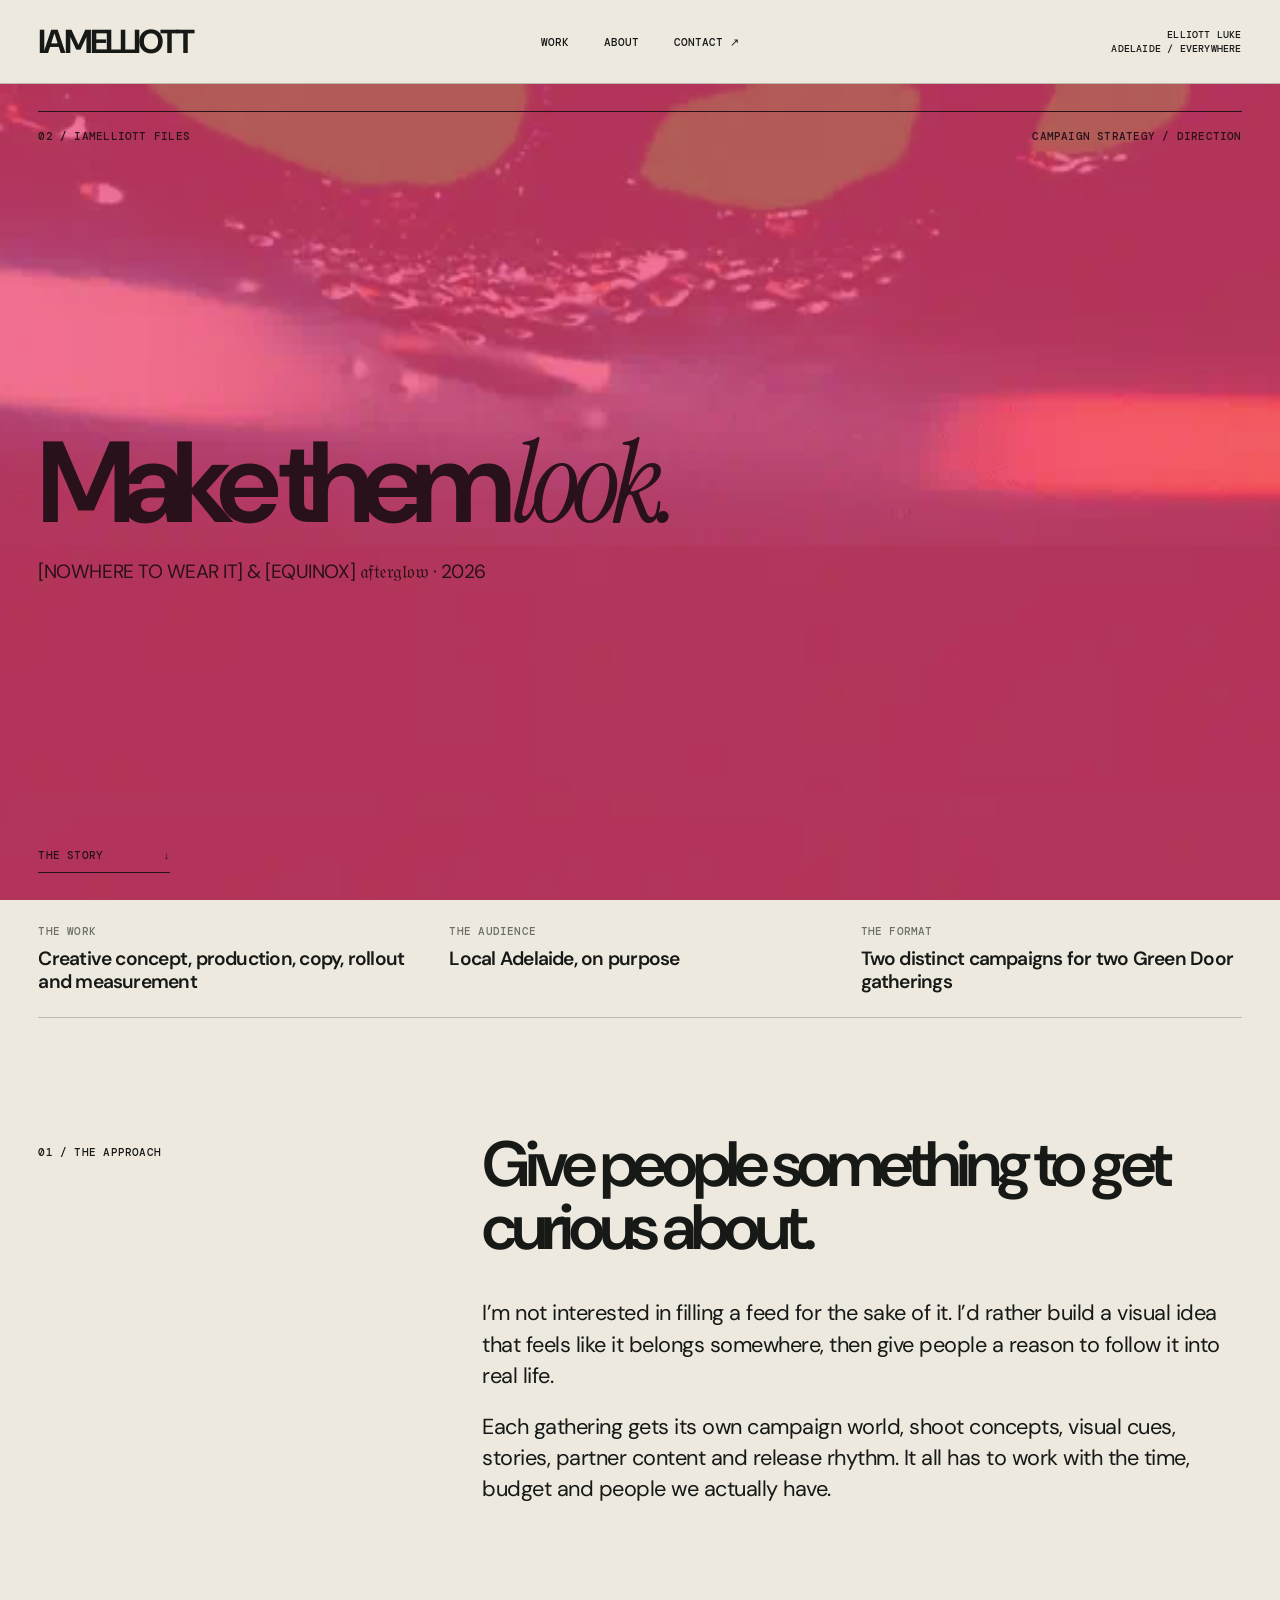
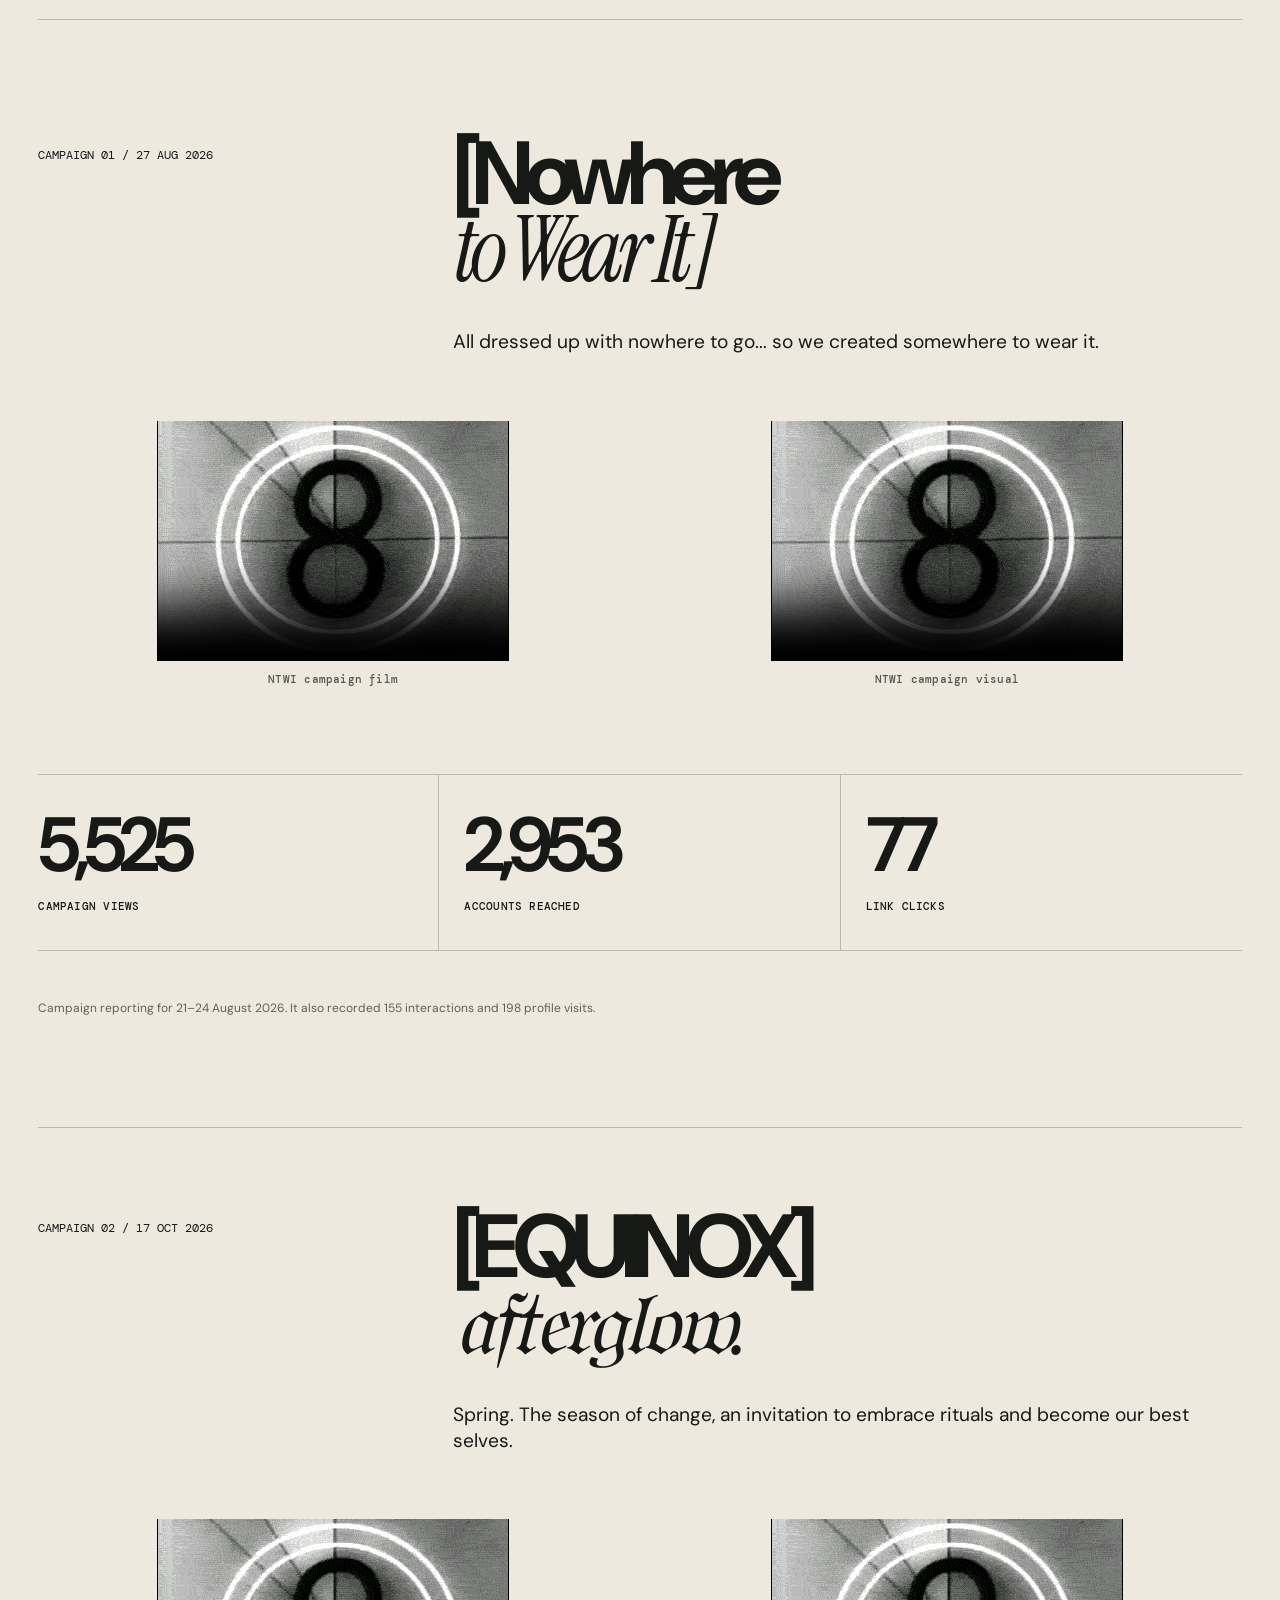
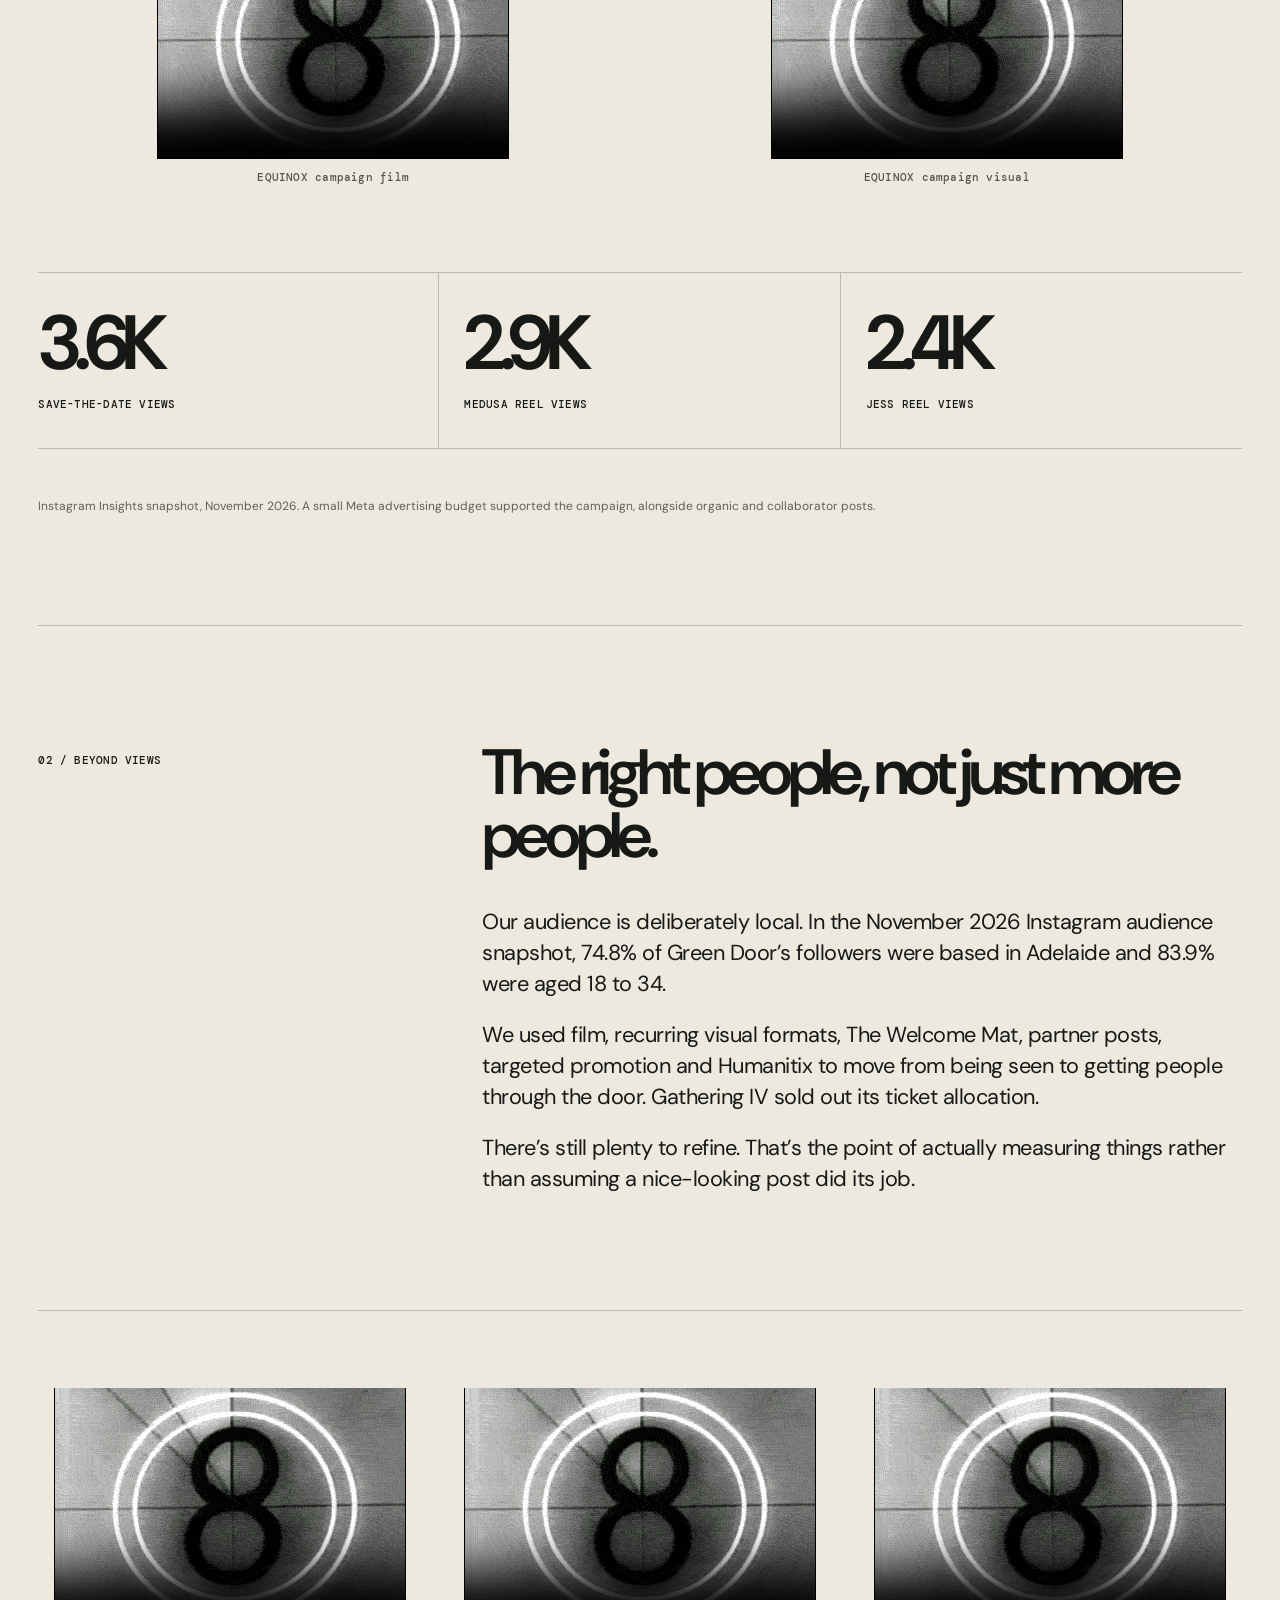
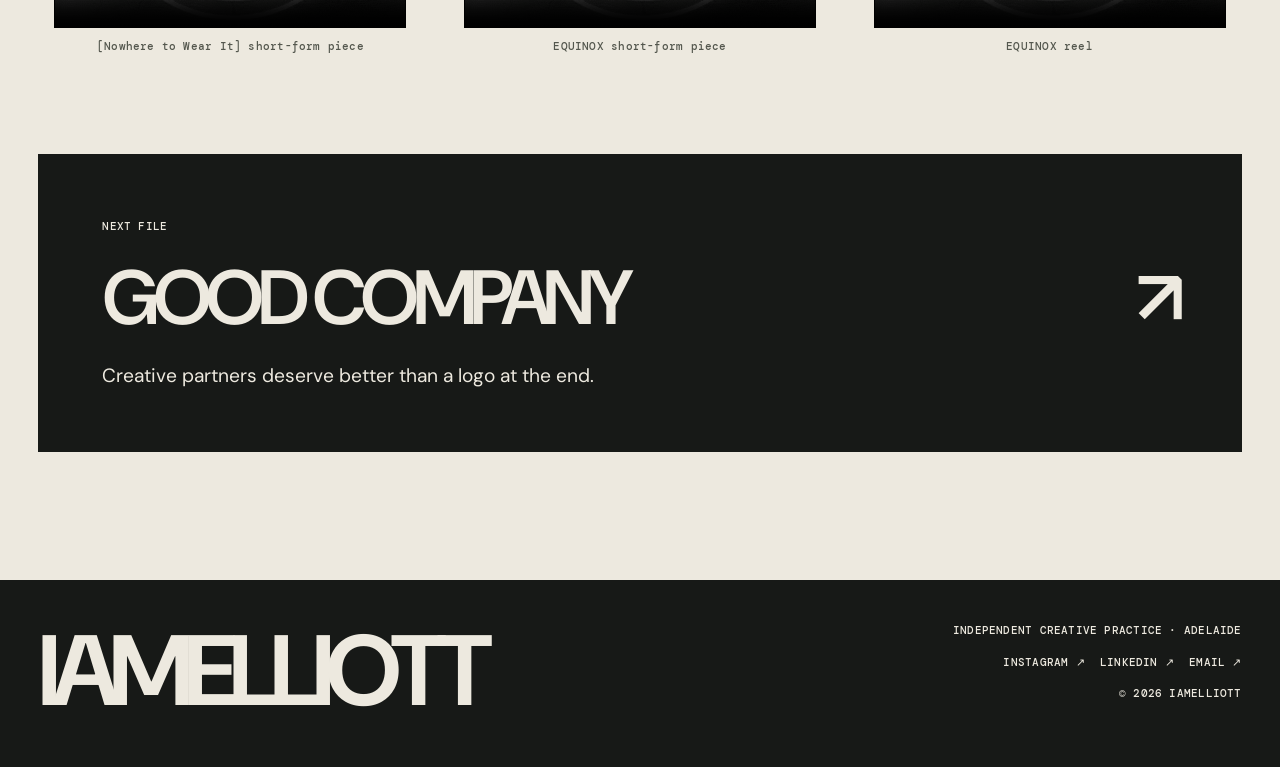
==== commit 37db97d0: "Build 03 review: viewport, anchor navigation, campaigns, videos and overlays" ====
--- a/work/campaigns.html
+++ b/work/campaigns.html
@@ -4,10 +4,10 @@
   <meta charset="utf-8">
   <meta name="viewport" content="width=device-width,initial-scale=1">
   <meta name="theme-color" content="#ede9dd">
-  <meta name="description" content="Campaign strategy and film production for Green Door’s Nowhere to Wear It and EQUINOX afterglow events.">
+  <meta name="description" content="Campaign strategy and film production for Green Door’s [Nowhere to Wear It] and EQUINOX 𝔞𝔣𝔱𝔢𝔯𝔤𝔩𝔬𝔴 events.">
   <meta property="og:type" content="website">
   <meta property="og:title" content="Campaigns | IAMELLIOTT">
-  <meta property="og:description" content="Campaign strategy and film production for Green Door’s Nowhere to Wear It and EQUINOX afterglow events.">
+  <meta property="og:description" content="Campaign strategy and film production for Green Door’s [Nowhere to Wear It] and EQUINOX 𝔞𝔣𝔱𝔢𝔯𝔤𝔩𝔬𝔴 events.">
   <meta property="og:image" content="https://iamelliott.me/butterfly3.jpg">
   <link rel="canonical" href="https://iamelliott.me/work/campaigns.html">
   <title>Campaigns | IAMELLIOTT</title>
@@ -16,8 +16,10 @@
   <link rel="preconnect" href="https://fonts.gstatic.com" crossorigin>
   <link href="https://fonts.googleapis.com/css2?family=DM+Mono:wght@400;500&family=DM+Sans:wght@400;500;600;700&family=Instrument+Serif:ital@0;1&display=swap" rel="stylesheet">
   <link rel="stylesheet" href="../site.css">
+<link rel="stylesheet" href="../build03.css">
   <script defer src="../media.js"></script>
   <script defer src="../site.js"></script>
+<script defer src="../build03.js"></script>
 </head>
 <body class="campaigns">
 <a class="skip-link" href="#main">Skip to content</a>
@@ -27,14 +29,14 @@
   <details class="mobile-menu" data-menu><summary aria-label="Menu">MENU <span aria-hidden="true">+</span></summary><nav aria-label="Mobile navigation"><a href="../index.html#work">WORK</a><a href="../index.html#about">ABOUT</a><a href="../index.html#contact">CONTACT <span aria-hidden="true">↗</span></a></nav></details>
   <span class="header-right">ELLIOTT LUKE<br>ADELAIDE / EVERYWHERE</span>
 </header>
-<main id="main"><section class="case-hero theme-rose" aria-label="Project introduction"><div class="case-topline"><span>02 / IAMELLIOTT FILES</span><span>CAMPAIGN STRATEGY / DIRECTION</span></div><div class="case-heading"><h1>Make them <em>look.</em></h1><p>NOWHERE TO WEAR IT & [EQUINOX] AFTERGLOW · 2026</p></div><a class="jump" href="#story">THE STORY <span aria-hidden="true">↓</span></a></section><div class="case-wrap" id="story"><div class="case-meta"><div><small>THE WORK</small><p>Creative concept, production, copy, rollout and measurement</p></div><div><small>THE AUDIENCE</small><p>Local Adelaide, on purpose</p></div><div><small>THE FORMAT</small><p>Two distinct campaigns for two Green Door gatherings</p></div></div>
+<main id="main"><section class="case-hero theme-rose" aria-label="Project introduction"><div class="header-overlay" aria-hidden="true"><img data-media="overlayCampaigns" class="overlay-motion" loading="eager" alt=""></div><div class="case-topline"><span>02 / IAMELLIOTT FILES</span><span>CAMPAIGN STRATEGY / DIRECTION</span></div><div class="case-heading"><h1>Make them <em>look.</em></h1><p>[NOWHERE TO WEAR IT] & [EQUINOX] 𝔞𝔣𝔱𝔢𝔯𝔤𝔩𝔬𝔴 · 2026</p></div><a class="jump" href="#story">THE STORY <span aria-hidden="true">↓</span></a></section><div class="case-wrap" id="story"><div class="case-meta"><div><small>THE WORK</small><p>Creative concept, production, copy, rollout and measurement</p></div><div><small>THE AUDIENCE</small><p>Local Adelaide, on purpose</p></div><div><small>THE FORMAT</small><p>Two distinct campaigns for two Green Door gatherings</p></div></div>
 <section class="story-block " data-reveal><span class="kicker">01 / THE APPROACH</span><div><h2>Give people something to get curious about.</h2><p>I’m not interested in filling a feed for the sake of it. I’d rather build a visual idea that feels like it belongs somewhere, then give people a reason to follow it into real life.</p><p>Each gathering gets its own campaign world, shoot concepts, visual cues, stories, partner content and release rhythm. It all has to work with the time, budget and people we actually have.</p></div></section>
-<div class="campaign-pair"><div class="campaign-section" data-reveal><div class="campaign-title"><span>CAMPAIGN 01 / 27 AUG 2026</span><h2>NOWHERE<br><em>TO WEAR IT.</em></h2><p>Clothes with nowhere to go. So we gave them somewhere.</p></div><figure class="media-film "><video data-media="ntwi01" data-poster="fallback" controls preload="none" aria-label="NTWI campaign film"><source type="video/mp4"></video><figcaption>NTWI campaign film</figcaption></figure><figure class="media-film "><video data-media="ntwi02" data-poster="fallback" controls preload="none" aria-label="NTWI campaign visual"><source type="video/mp4"></video><figcaption>NTWI campaign visual</figcaption></figure>
+<div class="campaign-pair"><div class="campaign-section" data-reveal><div class="campaign-title"><span>CAMPAIGN 01 / 27 AUG 2026</span><h2>[Nowhere<br><em>to Wear It]</em></h2><p>All dressed up with nowhere to go... so we created somewhere to wear it.</p></div><figure class="media-film "><video data-media="ntwi01" data-poster="fallback" controls preload="none" aria-label="NTWI campaign film" autoplay muted loop playsinline><source type="video/mp4"></video><figcaption>NTWI campaign film</figcaption></figure><figure class="media-film "><video data-media="ntwi02" data-poster="fallback" controls preload="none" aria-label="NTWI campaign visual" autoplay muted loop playsinline><source type="video/mp4"></video><figcaption>NTWI campaign visual</figcaption></figure>
 <div class="metric-bar"><div><b>5,525</b><span>CAMPAIGN VIEWS</span></div><div><b>2,953</b><span>ACCOUNTS REACHED</span></div><div><b>77</b><span>LINK CLICKS</span></div></div><p class="metric-context">Campaign reporting for 21–24 August 2026. It also recorded 155 interactions and 198 profile visits.</p></div>
-<div class="campaign-section" data-reveal><div class="campaign-title"><span>CAMPAIGN 02 / 17 OCT 2026</span><h2>[EQUINOX]<br><em>afterglow.</em></h2><p>Spring. Rituals. The warmth that lingers after the sun goes down.</p></div><figure class="media-film "><video data-media="equinox01" data-poster="fallback" controls preload="none" aria-label="EQUINOX campaign film"><source type="video/mp4"></video><figcaption>EQUINOX campaign film</figcaption></figure><figure class="media-film "><video data-media="equinox02" data-poster="fallback" controls preload="none" aria-label="EQUINOX campaign visual"><source type="video/mp4"></video><figcaption>EQUINOX campaign visual</figcaption></figure>
+<div class="campaign-section" data-reveal><div class="campaign-title"><span>CAMPAIGN 02 / 17 OCT 2026</span><h2>[EQUINOX]<br><em>𝔞𝔣𝔱𝔢𝔯𝔤𝔩𝔬𝔴.</em></h2><p>Spring. The season of change, an invitation to embrace rituals and become our best selves.</p></div><figure class="media-film "><video data-media="equinox01" data-poster="fallback" controls preload="none" aria-label="EQUINOX campaign film" autoplay muted loop playsinline><source type="video/mp4"></video><figcaption>EQUINOX campaign film</figcaption></figure><figure class="media-film "><video data-media="equinox02" data-poster="fallback" controls preload="none" aria-label="EQUINOX campaign visual" autoplay muted loop playsinline><source type="video/mp4"></video><figcaption>EQUINOX campaign visual</figcaption></figure>
 <div class="metric-bar"><div><b>3.6K</b><span>SAVE-THE-DATE VIEWS</span></div><div><b>2.9K</b><span>MEDUSA REEL VIEWS</span></div><div><b>2.4K</b><span>JESS REEL VIEWS</span></div></div><p class="metric-context">Instagram Insights snapshot, November 2026. A small Meta advertising budget supported the campaign, alongside organic and collaborator posts.</p></div></div>
 <section class="story-block " data-reveal><span class="kicker">02 / BEYOND VIEWS</span><div><h2>The right people, not just more people.</h2><p>Our audience is deliberately local. In the November 2026 Instagram audience snapshot, 74.8% of Green Door’s followers were based in Adelaide and 83.9% were aged 18 to 34.</p><p>We used film, recurring visual formats, The Welcome Mat, partner posts, targeted promotion and Humanitix to move from being seen to getting people through the door. Gathering IV sold out its ticket allocation.</p><p>There’s still plenty to refine. That’s the point of actually measuring things rather than assuming a nice-looking post did its job.</p></div></section>
-<div class="film-mosaic mosaic-3"><figure class="media-film "><video data-media="ntwi03" data-poster="fallback" controls preload="none" aria-label="Nowhere to Wear It short-form piece"><source type="video/mp4"></video><figcaption>Nowhere to Wear It short-form piece</figcaption></figure><figure class="media-film "><video data-media="equinox03" data-poster="fallback" controls preload="none" aria-label="EQUINOX short-form piece"><source type="video/mp4"></video><figcaption>EQUINOX short-form piece</figcaption></figure><figure class="media-film "><video data-media="equinox04" data-poster="fallback" controls preload="none" aria-label="EQUINOX reel"><source type="video/mp4"></video><figcaption>EQUINOX reel</figcaption></figure></div>
+<div class="film-mosaic mosaic-3"><figure class="media-film "><video data-media="ntwi03" data-poster="fallback" controls preload="none" aria-label="[Nowhere to Wear It] short-form piece" autoplay muted loop playsinline><source type="video/mp4"></video><figcaption>[Nowhere to Wear It] short-form piece</figcaption></figure><figure class="media-film "><video data-media="equinox03" data-poster="fallback" controls preload="none" aria-label="EQUINOX short-form piece" autoplay muted loop playsinline><source type="video/mp4"></video><figcaption>EQUINOX short-form piece</figcaption></figure><figure class="media-film "><video data-media="equinox04" data-poster="fallback" controls preload="none" aria-label="EQUINOX reel" autoplay muted loop playsinline><source type="video/mp4"></video><figcaption>EQUINOX reel</figcaption></figure></div>
 <div class="case-next"><span>NEXT FILE</span><a href="collaborations.html">GOOD COMPANY <span>↗</span></a><p>Creative partners deserve better than a logo at the end.</p></div></div></main>
 <footer class="footer"><a href="../index.html" class="footer-mark">IAMELLIOTT</a><div class="footer-right"><span>INDEPENDENT CREATIVE PRACTICE · ADELAIDE</span><span class="footer-row"><a href="https://www.instagram.com/iamelliottfilms/" target="_blank" rel="noopener">INSTAGRAM ↗</a><a href="https://www.linkedin.com/in/elliott-luke-055419192/" target="_blank" rel="noopener">LINKEDIN ↗</a><a href="mailto:hello@iamelliott.me">EMAIL ↗</a></span><span>© <span data-year>2026</span> IAMELLIOTT</span></div></footer>
 </body></html>
--- a/build03.css
+++ b/build03.css
@@ -0,0 +1,85 @@
+
+/* IAMELLIOTT BUILD03: component-scoped refinements, no destructive rewrite. */
+:root{--header-height:84px;--accent:#d94335;--green:#087b43;--rose:#ec4274;--blue:#157cda}
+body.home{--accent:#d94335}
+body.greendoor{--accent:#09ad5c}
+body.campaigns{--accent:#de2b77}
+body.collaborations{--accent:#bd74ff}
+body.moving-imagery{--accent:#f0723a}
+body.practical-solutions{--accent:#177ddf}
+body.welcome-mat{--accent:#258e68}
+html{scroll-padding-top:0}
+:target{scroll-margin-top:0}
+.nav-desktop a:hover,.mobile-menu a:hover,.footer-row a:hover,.wordmark:hover,.footer-mark:hover,.case-next a:hover,.jump:hover,.arrow-link:hover,.under-link:hover,.contact-link:hover,.reading-links a:hover{color:var(--accent)!important}
+.nav-desktop a,.mobile-menu a,.footer-row a,.wordmark,.footer-mark,.case-next a,.jump{transition:color .16s ease}
+.hero,.case-hero{position:relative;isolation:isolate;overflow:hidden}
+.hero>:not(.header-overlay),.case-hero>:not(.header-overlay){position:relative;z-index:2}
+.header-overlay{position:absolute!important;inset:0;overflow:hidden;pointer-events:none;z-index:0!important}
+.header-overlay .overlay-motion{position:absolute;inset:0;width:100%;height:100%;object-fit:cover;opacity:.25;mix-blend-mode:soft-light;filter:saturate(1.22) contrast(1.06)}
+.hero .header-overlay .overlay-motion{opacity:.29;mix-blend-mode:multiply}
+.hero{height:calc(100svh - var(--header-height));min-height:0;max-height:none;padding-block:clamp(14px,2vh,26px)}
+.hero h1{font-size:clamp(55px,9.2vw,169px);line-height:.87;letter-spacing:-.096em;white-space:normal;max-width:1200px}
+.hero-lower p{font-size:clamp(14px,1.45vw,21px);line-height:1.38;max-width:670px}
+.hero-lower p em{display:block;font:italic 1.5em/1.08 var(--serif)}
+.quote-credit{display:block;margin-top:9px;font:500 10px/1.35 var(--mono);letter-spacing:.05em}
+.butterfly-spot{width:clamp(140px,25vw,350px);top:8%;right:1%;opacity:.8}
+.case-hero{height:calc(100svh - var(--header-height));min-height:0;max-height:none;padding-block:clamp(15px,3vh,30px)}
+.case-heading{margin:auto 0}
+.case-heading h1{font-size:clamp(47px,9vw,145px);line-height:.88;margin:clamp(10px,3vh,32px) 0 25px;overflow-wrap:break-word}
+.case-heading p{font-size:clamp(15px,1.5vw,23px)}
+.case-wrap{scroll-margin-top:0}
+.case-meta{padding:clamp(12px,2.5vh,26px) 0}
+.case-meta small{margin-bottom:8px}
+.theme-green{background:#087b43;color:#f6f1dc}
+.theme-rose{background:#ee4374;color:#29111b}
+.theme-purple{background:#7737ad;color:#f6edff}
+.theme-charcoal{background:#e36d36;color:#17191b}
+.theme-blue{background:#1486de;color:#071d31}
+.theme-paper{background:#3da67e;color:#081e17}
+.tile-green .tile-visual{background:#087b43}
+.tile-ntwi .tile-visual{background:#d63565}
+.tile-collab .tile-visual{background:#7737ad}
+.tile-film .tile-visual{background:#e26638}
+.tile-systems .tile-visual{background:#1486de;color:#08182b}
+.tile-mat .tile-visual{background:#339978}
+.about-section{padding-block:clamp(55px,7vw,115px)}
+.about-heading h2{margin:77px 0 35px}
+.loose-redact:after{height:.3em;top:42%;left:-2%;width:105%;transform:rotate(-2deg);opacity:.97}
+.handwriting{top:-.9em;left:0;right:auto;transform:rotate(-6deg);font-size:clamp(48px,5.5vw,91px)}
+.censored:before,.censored:after{height:.81em;top:9%;background:var(--ink);opacity:1;transform:rotate(-1deg)}
+.censored.censor-small:before,.censored.censor-small:after{height:.83em}
+.media-film{display:flex;flex-direction:column;align-items:center;justify-content:center;min-width:0;background:transparent}
+.media-film video{display:block;width:auto;height:auto;max-width:100%;max-height:min(78svh,850px);aspect-ratio:auto!important;object-fit:contain;background:transparent;margin-inline:auto}
+.media-film figcaption{align-self:center}
+.campaign-section{display:grid;grid-template-columns:repeat(2,minmax(0,1fr));gap:16px 24px}
+.campaign-section>.campaign-title,.campaign-section>.metric-bar,.campaign-section>.metric-context{grid-column:1/-1}
+.campaign-section>.media-film{max-width:none;width:100%;margin:10px 0}
+.campaign-section>.media-film video{width:auto;height:auto;max-width:100%;max-height:min(76svh,760px)}
+.film-mosaic video{aspect-ratio:auto!important;width:auto;height:auto;max-width:100%;max-height:min(72svh,720px)}
+body.welcome-mat .film-mosaic video{width:100%;height:auto;aspect-ratio:1!important;max-height:none;object-fit:cover}
+body.welcome-mat .film-mosaic .media-film{align-items:stretch}
+img.media-error{opacity:1!important}
+.media-error-placeholder{width:100%;height:100%;object-fit:cover;display:block}
+@media(max-width:850px){.hero h1{font-size:clamp(55px,10vw,103px)}.case-heading h1{font-size:clamp(55px,10vw,103px)}}
+@media(max-width:650px){
+:root{--header-height:74px}
+.hero{height:calc(100svh - var(--header-height));min-height:0;padding:12px var(--edge) 18px}
+.hero h1{font-size:clamp(46px,11.6vw,80px);line-height:.94;letter-spacing:-.09em}
+.hero-lower{display:block}
+.hero-lower p{font-size:clamp(14px,3.6vw,18px)}
+.hero-lower p em{font-size:1.3em}
+.hero-lower .arrow-link{display:inline-flex;margin-top:12px}
+.butterfly-spot{width:clamp(120px,33vw,235px);top:11%;right:0}
+.case-hero{height:calc(100svh - var(--header-height));min-height:0;padding:16px var(--edge) 23px}
+.case-heading h1{font-size:clamp(48px,11vw,84px)}
+.case-heading p{font-size:clamp(14px,3.9vw,18px)}
+.case-meta{padding:12px 0 18px}
+.about-heading h2{margin:85px 0 20px}
+.handwriting{top:-.88em;left:0;font-size:clamp(49px,11vw,71px)}
+.campaign-section{grid-template-columns:repeat(2,minmax(0,1fr));gap:12px}
+.campaign-section>.media-film video{max-height:min(66svh,520px)}
+.film-mosaic.mosaic-2,.film-mosaic.mosaic-3{grid-template-columns:repeat(2,minmax(0,1fr))}
+}
+@media(max-width:400px){.hero h1{font-size:clamp(44px,11.1vw,62px)}.case-heading h1{font-size:clamp(43px,10.4vw,72px)}}
+@media(max-height:540px){.case-hero,.hero{height:auto;min-height:calc(100svh - var(--header-height));overflow:visible}.case-heading h1{font-size:clamp(42px,7vw,88px)}}
+@media(prefers-reduced-motion:reduce){.header-overlay video{display:none}}
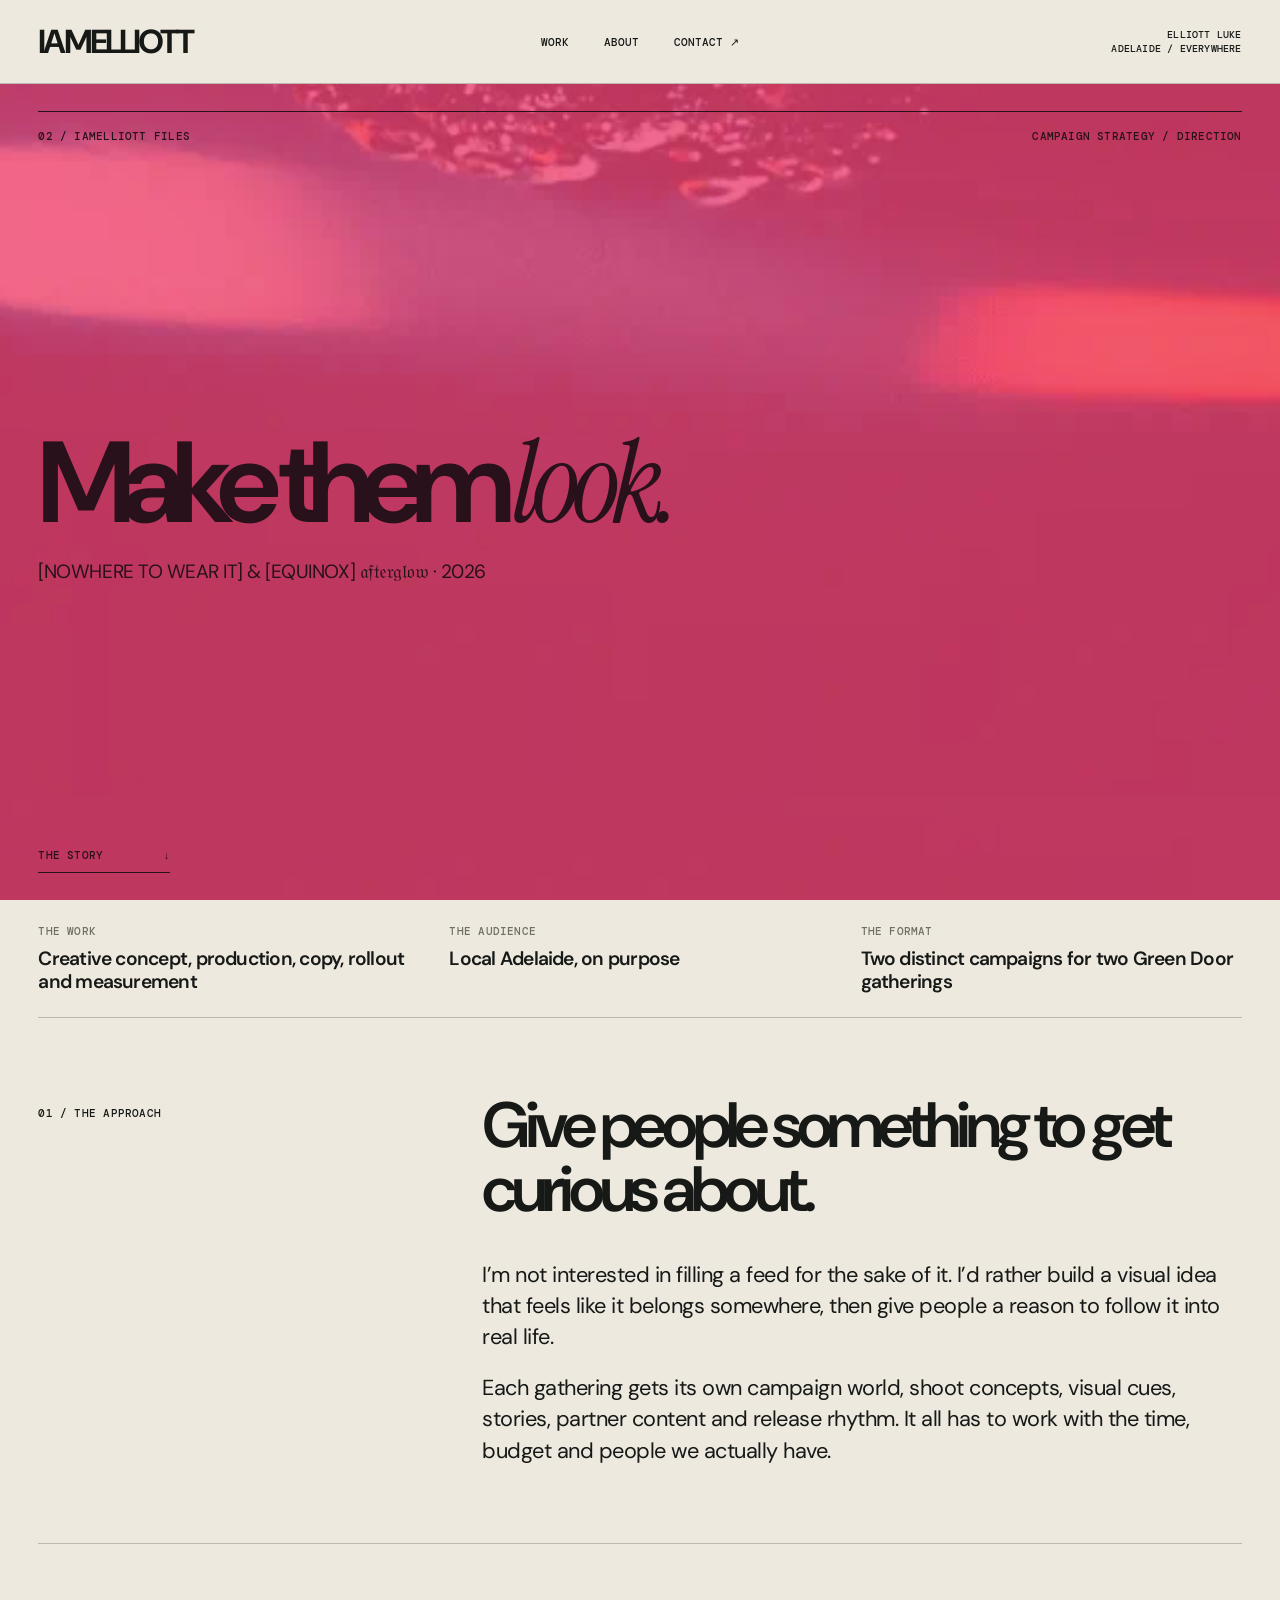
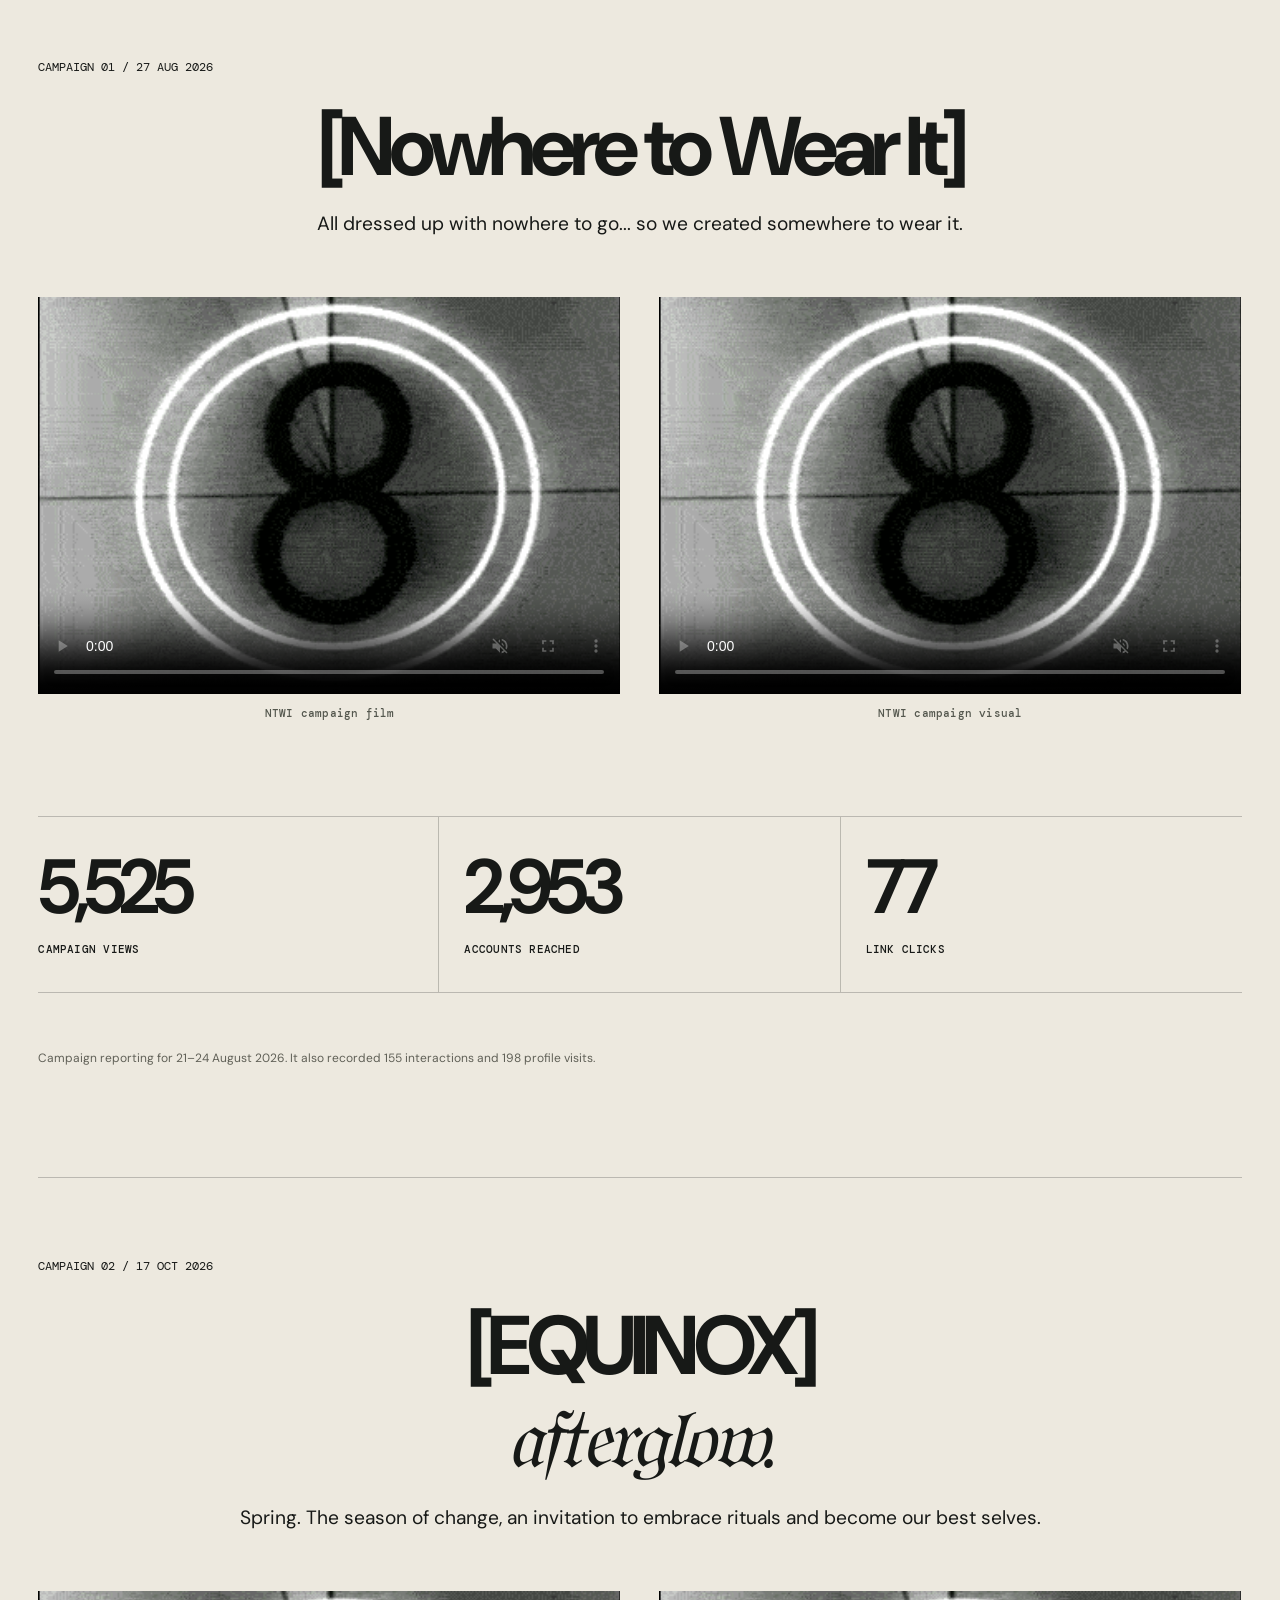
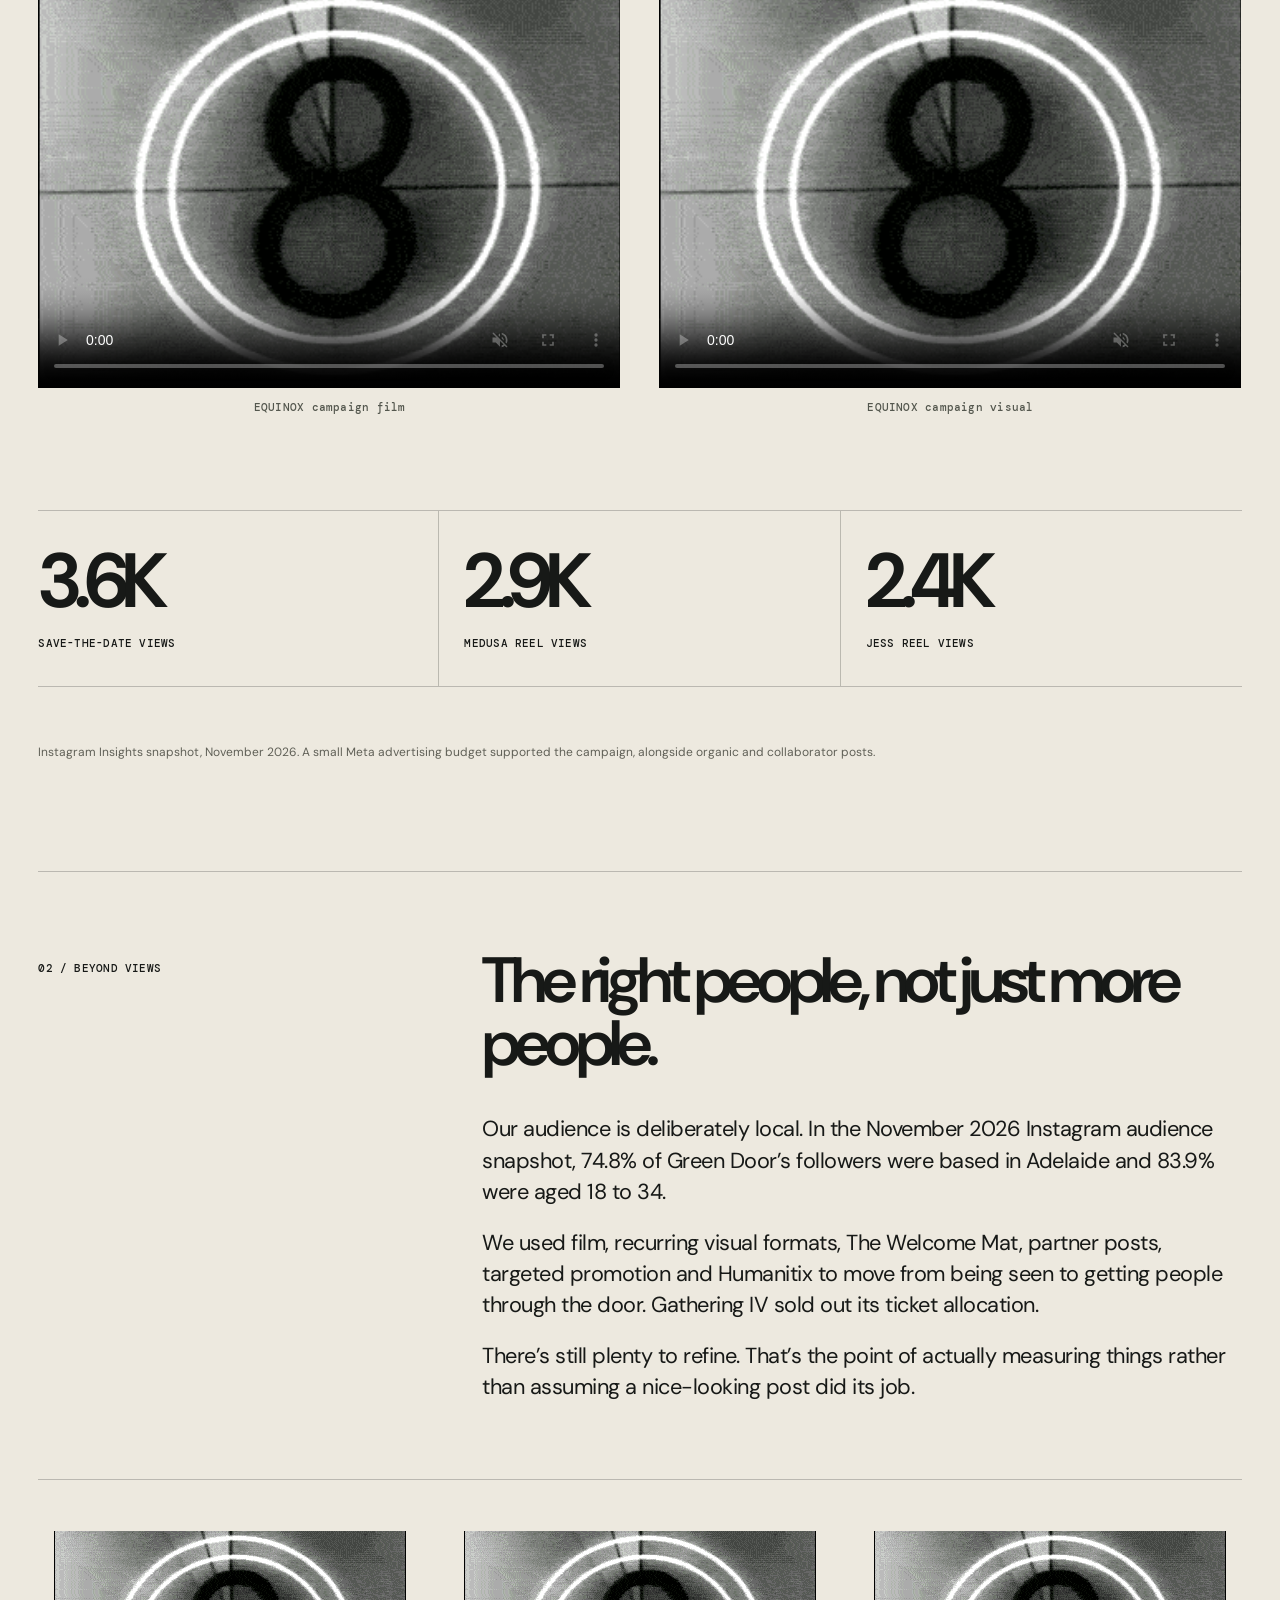
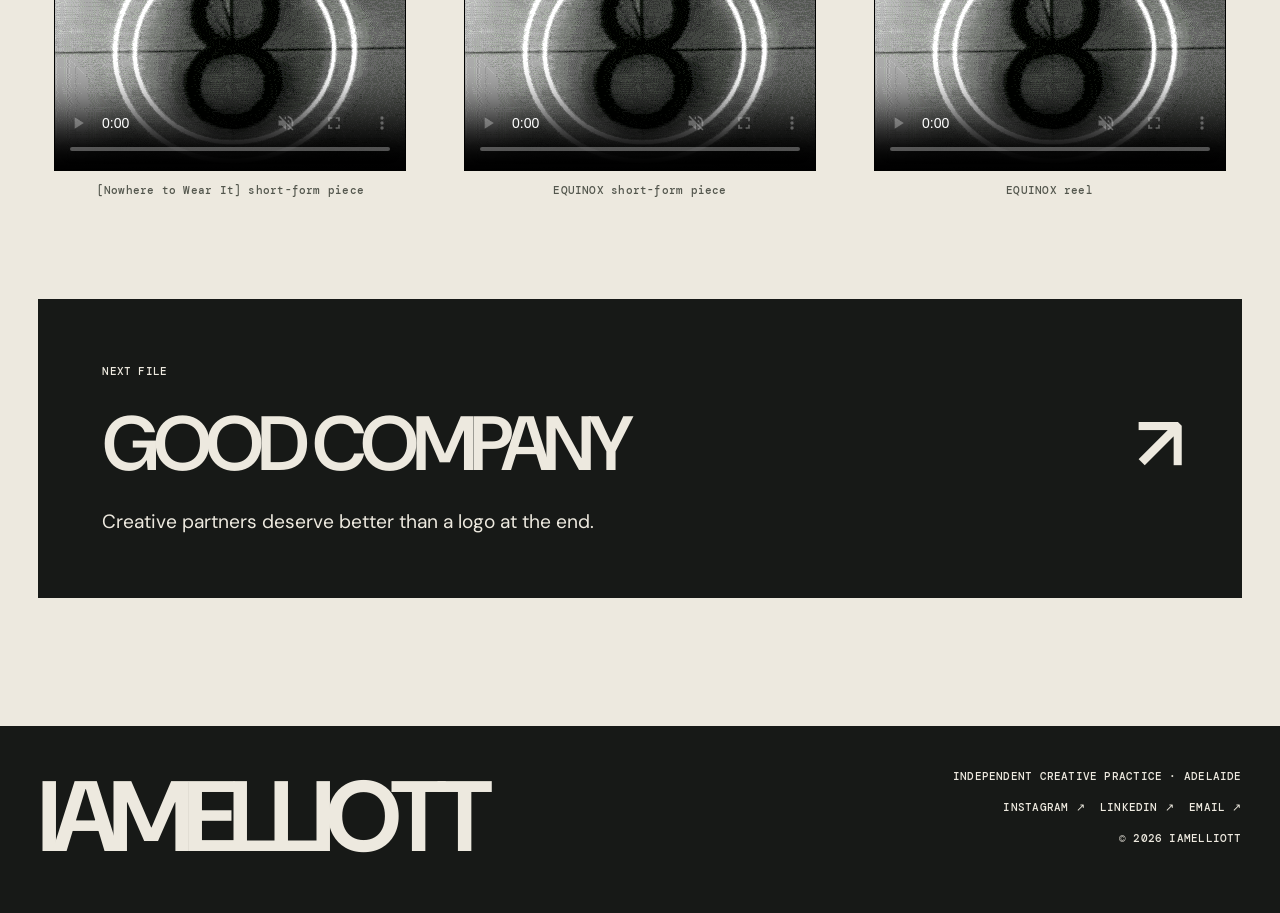
==== commit 20a5bc88: "Build 04: final typography, butterfly placement, media, campaign layout and case-study copy" ====
--- a/work/campaigns.html
+++ b/work/campaigns.html
@@ -17,6 +17,7 @@
   <link href="https://fonts.googleapis.com/css2?family=DM+Mono:wght@400;500&family=DM+Sans:wght@400;500;600;700&family=Instrument+Serif:ital@0;1&display=swap" rel="stylesheet">
   <link rel="stylesheet" href="../site.css">
 <link rel="stylesheet" href="../build03.css">
+<link rel="stylesheet" href="../build04.css">
   <script defer src="../media.js"></script>
   <script defer src="../site.js"></script>
 <script defer src="../build03.js"></script>
@@ -31,7 +32,7 @@
 </header>
 <main id="main"><section class="case-hero theme-rose" aria-label="Project introduction"><div class="header-overlay" aria-hidden="true"><img data-media="overlayCampaigns" class="overlay-motion" loading="eager" alt=""></div><div class="case-topline"><span>02 / IAMELLIOTT FILES</span><span>CAMPAIGN STRATEGY / DIRECTION</span></div><div class="case-heading"><h1>Make them <em>look.</em></h1><p>[NOWHERE TO WEAR IT] & [EQUINOX] 𝔞𝔣𝔱𝔢𝔯𝔤𝔩𝔬𝔴 · 2026</p></div><a class="jump" href="#story">THE STORY <span aria-hidden="true">↓</span></a></section><div class="case-wrap" id="story"><div class="case-meta"><div><small>THE WORK</small><p>Creative concept, production, copy, rollout and measurement</p></div><div><small>THE AUDIENCE</small><p>Local Adelaide, on purpose</p></div><div><small>THE FORMAT</small><p>Two distinct campaigns for two Green Door gatherings</p></div></div>
 <section class="story-block " data-reveal><span class="kicker">01 / THE APPROACH</span><div><h2>Give people something to get curious about.</h2><p>I’m not interested in filling a feed for the sake of it. I’d rather build a visual idea that feels like it belongs somewhere, then give people a reason to follow it into real life.</p><p>Each gathering gets its own campaign world, shoot concepts, visual cues, stories, partner content and release rhythm. It all has to work with the time, budget and people we actually have.</p></div></section>
-<div class="campaign-pair"><div class="campaign-section" data-reveal><div class="campaign-title"><span>CAMPAIGN 01 / 27 AUG 2026</span><h2>[Nowhere<br><em>to Wear It]</em></h2><p>All dressed up with nowhere to go... so we created somewhere to wear it.</p></div><figure class="media-film "><video data-media="ntwi01" data-poster="fallback" controls preload="none" aria-label="NTWI campaign film" autoplay muted loop playsinline><source type="video/mp4"></video><figcaption>NTWI campaign film</figcaption></figure><figure class="media-film "><video data-media="ntwi02" data-poster="fallback" controls preload="none" aria-label="NTWI campaign visual" autoplay muted loop playsinline><source type="video/mp4"></video><figcaption>NTWI campaign visual</figcaption></figure>
+<div class="campaign-pair"><div class="campaign-section" data-reveal><div class="campaign-title"><span>CAMPAIGN 01 / 27 AUG 2026</span><h2 class="ntwi-title">[Nowhere to Wear It]</h2><p>All dressed up with nowhere to go... so we created somewhere to wear it.</p></div><figure class="media-film "><video data-media="ntwi01" data-poster="fallback" controls preload="none" aria-label="NTWI campaign film" autoplay muted loop playsinline><source type="video/mp4"></video><figcaption>NTWI campaign film</figcaption></figure><figure class="media-film "><video data-media="ntwi02" data-poster="fallback" controls preload="none" aria-label="NTWI campaign visual" autoplay muted loop playsinline><source type="video/mp4"></video><figcaption>NTWI campaign visual</figcaption></figure>
 <div class="metric-bar"><div><b>5,525</b><span>CAMPAIGN VIEWS</span></div><div><b>2,953</b><span>ACCOUNTS REACHED</span></div><div><b>77</b><span>LINK CLICKS</span></div></div><p class="metric-context">Campaign reporting for 21–24 August 2026. It also recorded 155 interactions and 198 profile visits.</p></div>
 <div class="campaign-section" data-reveal><div class="campaign-title"><span>CAMPAIGN 02 / 17 OCT 2026</span><h2>[EQUINOX]<br><em>𝔞𝔣𝔱𝔢𝔯𝔤𝔩𝔬𝔴.</em></h2><p>Spring. The season of change, an invitation to embrace rituals and become our best selves.</p></div><figure class="media-film "><video data-media="equinox01" data-poster="fallback" controls preload="none" aria-label="EQUINOX campaign film" autoplay muted loop playsinline><source type="video/mp4"></video><figcaption>EQUINOX campaign film</figcaption></figure><figure class="media-film "><video data-media="equinox02" data-poster="fallback" controls preload="none" aria-label="EQUINOX campaign visual" autoplay muted loop playsinline><source type="video/mp4"></video><figcaption>EQUINOX campaign visual</figcaption></figure>
 <div class="metric-bar"><div><b>3.6K</b><span>SAVE-THE-DATE VIEWS</span></div><div><b>2.9K</b><span>MEDUSA REEL VIEWS</span></div><div><b>2.4K</b><span>JESS REEL VIEWS</span></div></div><p class="metric-context">Instagram Insights snapshot, November 2026. A small Meta advertising budget supported the campaign, alongside organic and collaborator posts.</p></div></div>
--- a/build03.css
+++ b/build03.css
@@ -83,3 +83,9 @@
 @media(max-width:400px){.hero h1{font-size:clamp(44px,11.1vw,62px)}.case-heading h1{font-size:clamp(43px,10.4vw,72px)}}
 @media(max-height:540px){.case-hero,.hero{height:auto;min-height:calc(100svh - var(--header-height));overflow:visible}.case-heading h1{font-size:clamp(42px,7vw,88px)}}
 @media(prefers-reduced-motion:reduce){.header-overlay video{display:none}}
+
+/* Final visual QA: keep overlays incidental, and restore the index's absolute position. */
+.hero>.hero-number{position:absolute!important;right:var(--edge);bottom:80px;z-index:3}
+.hero .header-overlay .overlay-motion{opacity:.14!important;mix-blend-mode:soft-light!important}
+.case-hero .header-overlay .overlay-motion{opacity:.20!important}
+@media(max-width:650px){.hero>.hero-number{display:none}}
--- a/build04.css
+++ b/build04.css
@@ -0,0 +1,114 @@
+
+/* BUILD 04 / FINAL OPTICAL AND RESPONSIVE PASS
+   All previous styles remain available; only scoped adjustments below.
+   Keep media files replaceable via media.js.
+*/
+html{scroll-padding-top:0}
+.hero h1{overflow:visible;line-height:1.01;letter-spacing:-.092em;padding:.065em .10em .11em .035em;margin-left:-.035em;max-width:min(100%,1250px)}
+.hero h1 em{display:inline-block;padding-inline:.06em;line-height:1.02;vertical-align:baseline}
+.hero-stage{position:relative;overflow:visible}
+.hero .butterfly-spot{width:clamp(235px,48vw,700px);aspect-ratio:1.4;right:-2vw;top:14%;opacity:.73;transform:none;mix-blend-mode:multiply;z-index:0}
+.hero .butterfly-spot img{object-fit:contain;object-position:center;-webkit-mask-image:none;mask-image:none;filter:saturate(1.12) contrast(1.03)}
+.hero-stage h1{z-index:2}
+.hero-lower{display:grid;grid-template-columns:minmax(100px,1fr) minmax(320px,.85fr);gap:clamp(20px,4vw,64px);align-items:end}
+.film-quote{grid-column:2;grid-row:1;margin:0;max-width:590px;justify-self:end}
+.film-quote blockquote{margin:0;font-size:clamp(16px,1.65vw,25px);font-weight:500;line-height:1.32;letter-spacing:-.026em}
+.film-quote .quote-credit{display:block;margin-top:12px;font:500 11px/1.45 var(--mono);letter-spacing:.035em}
+.film-quote cite{font-style:normal;text-decoration:underline;text-underline-offset:2px}
+.hero-lower .arrow-link{grid-column:1;grid-row:1;align-self:end;justify-self:start}
+.about-heading h2{margin-top:clamp(104px,9vw,145px);line-height:.98}
+.about-heading .handwriting{font-size:clamp(90px,10vw,160px);top:-.82em;left:.01em;letter-spacing:0;transform:rotate(-5deg)}
+.about-heading .loose-redact:after{height:.31em;top:43%}
+.work-title{grid-template-columns:minmax(0,1.25fr) minmax(230px,.65fr);align-items:end;gap:clamp(25px,4vw,70px)}
+.work-title h2{font-size:clamp(65px,8.6vw,146px);line-height:.96;padding:.05em .08em .05em 0}
+.work-intro{max-width:400px;margin-left:auto}
+.work-intro blockquote{font:italic clamp(26px,3vw,48px)/1.04 var(--serif);margin:0}
+.work-intro small{display:block;font:500 10px/1.5 var(--mono);letter-spacing:.035em;margin-top:8px}
+.work-title .work-intro p{font-size:clamp(16px,1.35vw,20px);max-width:360px;line-height:1.45;margin:23px 0 0}
+.tile-systems .tile-visual::before{display:block;background:linear-gradient(0deg,rgba(0,0,0,.55),transparent 52%);z-index:2}
+.tile-systems .tile-visual>video{object-fit:cover;object-position:center;filter:saturate(1.04)}
+.tile-systems .tile-text{font-size:clamp(62px,8vw,142px);color:#fff;max-width:94%}
+.tile-systems .tile-text em{color:#fcf1b4}
+.method{position:relative;isolation:isolate;overflow:hidden}
+.method .kicker,.method h2,.method-bottom{position:relative;z-index:2}
+.method-butterflies{position:absolute;top:6%;right:-4%;width:min(66vw,1000px);height:90%;object-fit:contain;object-position:center;mix-blend-mode:multiply;opacity:.34;pointer-events:none;z-index:0}
+.method h2{max-width:1300px}
+.case-wrap .story-block{padding-block:clamp(50px,6vw,96px)}
+.case-wrap .film-mosaic{margin-block:clamp(25px,4vw,65px)}
+.case-wrap .media-film figcaption{font-size:clamp(11px,.85vw,13px);line-height:1.45;margin-top:2px}
+.model-with-film{grid-template-columns:minmax(250px,.9fr) minmax(0,1.35fr);align-items:start}
+.model-with-film .model-visual{min-width:0;display:flex;flex-direction:column;gap:30px}
+.model-with-film .model-door{width:100%;max-width:420px;align-items:start;margin:0}
+.model-with-film .model-door video{width:100%;height:auto;max-height:460px;object-fit:contain;object-position:center;margin:0;background:transparent}
+.model-with-film .model-door figcaption{align-self:start;text-align:left;font-size:12px}
+.model-with-film>div:last-child h2{margin-top:0}
+.campaign-section{grid-template-columns:repeat(2,minmax(0,1fr));row-gap:24px;column-gap:clamp(18px,3vw,42px)}
+.campaign-title{display:flex;flex-direction:column;gap:0;align-items:center;text-align:center;max-width:100%;width:100%;margin:0 auto clamp(12px,2vw,35px)}
+.campaign-title>span{align-self:flex-start;margin:0 0 25px;text-align:left}
+.campaign-title h2{font-size:clamp(40px,6.5vw,93px);font-weight:700;letter-spacing:-.077em;line-height:1.12;margin:0 0 18px;max-width:100%;text-wrap:balance;overflow-wrap:normal}
+.campaign-title h2.ntwi-title{font-family:var(--sans);font-style:normal;font-weight:700;letter-spacing:-.073em;white-space:normal}
+.campaign-title p{font-size:clamp(17px,1.5vw,23px);line-height:1.4;grid-column:auto;max-width:820px;margin:0;text-align:center}
+.campaign-section>.media-film{width:100%;max-width:none;min-width:0;margin:10px 0}
+.campaign-section>.media-film video{width:100%;height:auto;max-height:min(70svh,780px);object-fit:contain}
+.campaign-section>.media-film figcaption{text-align:center}
+.film-mosaic{align-items:start}
+.film-mosaic .media-film{height:auto;align-self:start;justify-content:flex-start}
+.film-mosaic .media-film video{max-width:100%;margin-inline:auto}
+.film-mosaic .media-film figcaption{width:100%;max-width:100%;text-align:center}
+.receipt-case-visual{max-width:min(560px,100%);margin:clamp(35px,5vw,70px) auto;align-items:center}
+.receipt-case-visual video{display:block;width:min(100%,420px);height:auto;max-height:min(75svh,680px);object-fit:contain;background:transparent}
+.receipt-case-visual figcaption{text-align:center}
+@media(max-width:1100px){
+.hero .butterfly-spot{right:-5%;width:min(55vw,520px)}
+.hero-lower{grid-template-columns:.35fr 1fr}
+.film-quote{max-width:510px}
+.model-with-film{grid-template-columns:minmax(215px,.72fr) minmax(0,1.25fr);gap:32px}
+}
+@media(max-width:740px){
+.hero h1{font-size:clamp(44px,10.2vw,82px);line-height:1.06;padding:.07em .11em .08em .02em;letter-spacing:-.09em}
+.hero .butterfly-spot{width:72vw;right:-12%;top:25%;opacity:.55}
+.hero-lower{display:flex;flex-direction:column;gap:16px;align-items:stretch}
+.film-quote{max-width:100%;align-self:flex-end}
+.film-quote blockquote{font-size:clamp(14px,3.3vw,18px);line-height:1.32}
+.hero-lower .arrow-link{align-self:flex-start;margin-top:4px}
+.about-heading h2{margin-top:115px;line-height:.97}
+.about-heading .handwriting{font-size:clamp(85px,20vw,124px);top:-.83em;left:0}
+.work-title{display:block;margin-block:35px 35px}
+.work-title h2{font-size:clamp(57px,11.5vw,89px)}
+.work-intro{max-width:none;margin:20px 0 0}
+.work-title .work-intro p{max-width:440px;margin-top:17px}
+.tile-systems .tile-text{font-size:clamp(59px,15.5vw,84px);line-height:.83}
+.method-butterflies{width:110vw;top:10%;right:-31%;opacity:.22}
+.case-wrap .story-block{padding-block:clamp(42px,9vw,66px)}
+.model-with-film{display:flex;flex-direction:column;gap:25px}
+.model-with-film .model-visual{width:100%;gap:14px}
+.model-with-film .model-door{margin:4px auto 0;max-width:min(90%,430px);align-items:center}
+.model-with-film .model-door video{max-height:64svh;width:100%}
+.model-with-film .model-door figcaption{align-self:center}
+.campaign-section{grid-template-columns:1fr;gap:24px;padding:clamp(40px,9vw,70px) 0}
+.campaign-title{grid-column:1;text-align:center}
+.campaign-title>span{align-self:flex-start}
+.campaign-title h2{font-size:clamp(34px,7.5vw,65px);line-height:1.08;margin:0 0 16px}
+.campaign-title h2.ntwi-title{font-size:clamp(30px,7.2vw,60px)}
+.campaign-title p{font-size:clamp(15px,4vw,19px)}
+.campaign-section>.media-film{grid-column:1;max-width:min(100%,450px);margin:0 auto}
+.campaign-section>.media-film video{width:100%;max-height:none}
+.film-mosaic.mosaic-2,.film-mosaic.mosaic-3{display:grid;grid-template-columns:1fr!important;gap:clamp(28px,7vw,55px);justify-items:stretch}
+.film-mosaic .media-film{width:100%;max-width:min(100%,450px);margin:auto}
+.film-mosaic .media-film video{height:auto;max-width:100%;width:100%;max-height:none;object-fit:contain}
+.film-mosaic .media-film figcaption{text-align:center;margin-top:8px}
+body.welcome-mat .film-mosaic .media-film video{aspect-ratio:1!important;object-fit:cover}
+}
+@media(max-width:420px){
+.hero h1{font-size:clamp(43px,10.1vw,55px);padding-right:.12em}
+.hero .butterfly-spot{top:27%;width:73vw}
+.film-quote blockquote{font-size:14px}
+.about-heading h2{font-size:clamp(58px,14vw,76px)}
+.about-heading .handwriting{font-size:clamp(80px,21vw,106px)}
+.campaign-title h2.ntwi-title{font-size:clamp(28px,7.1vw,41px)}
+}
+@media(max-height:650px) and (min-width:741px){
+.hero{height:auto;min-height:calc(100svh - var(--header-height))}
+.hero-lower{margin-top:10px}
+}
+@media(prefers-reduced-motion:reduce){.method-butterflies{opacity:.23}}
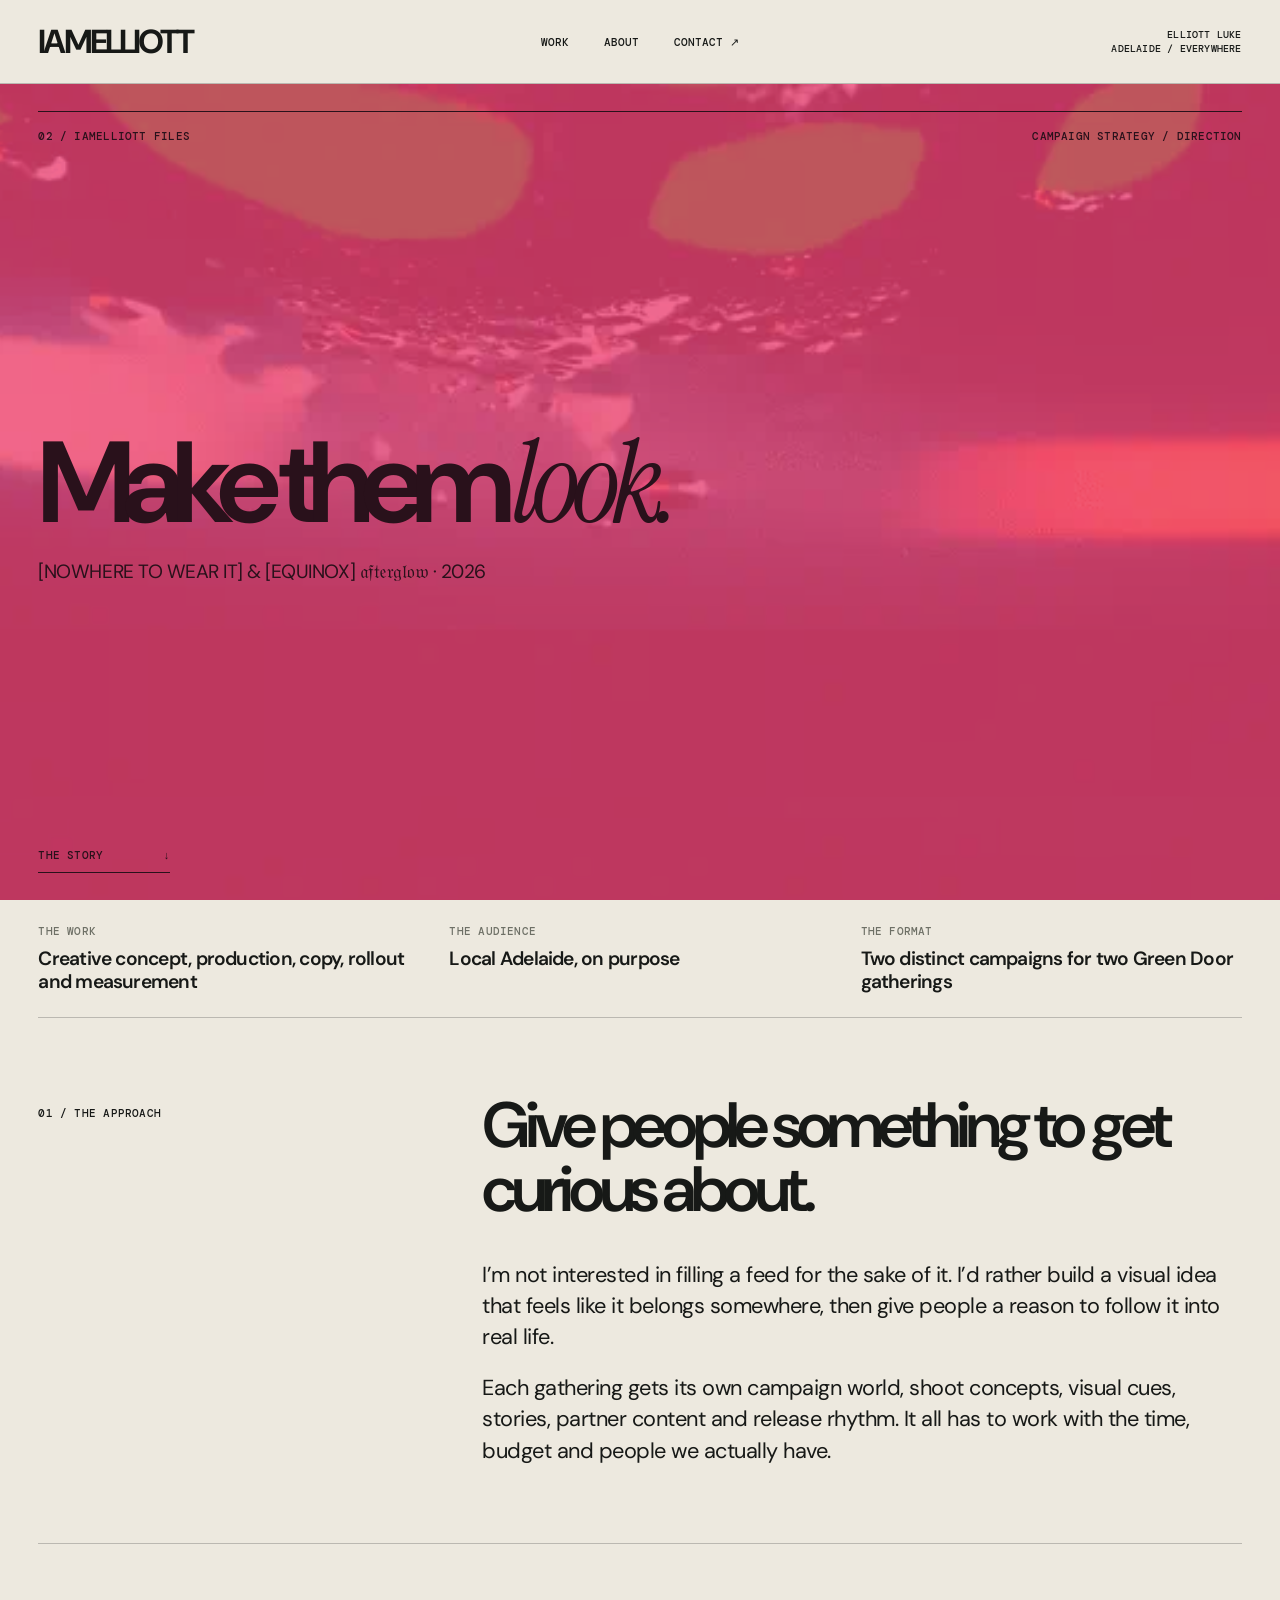
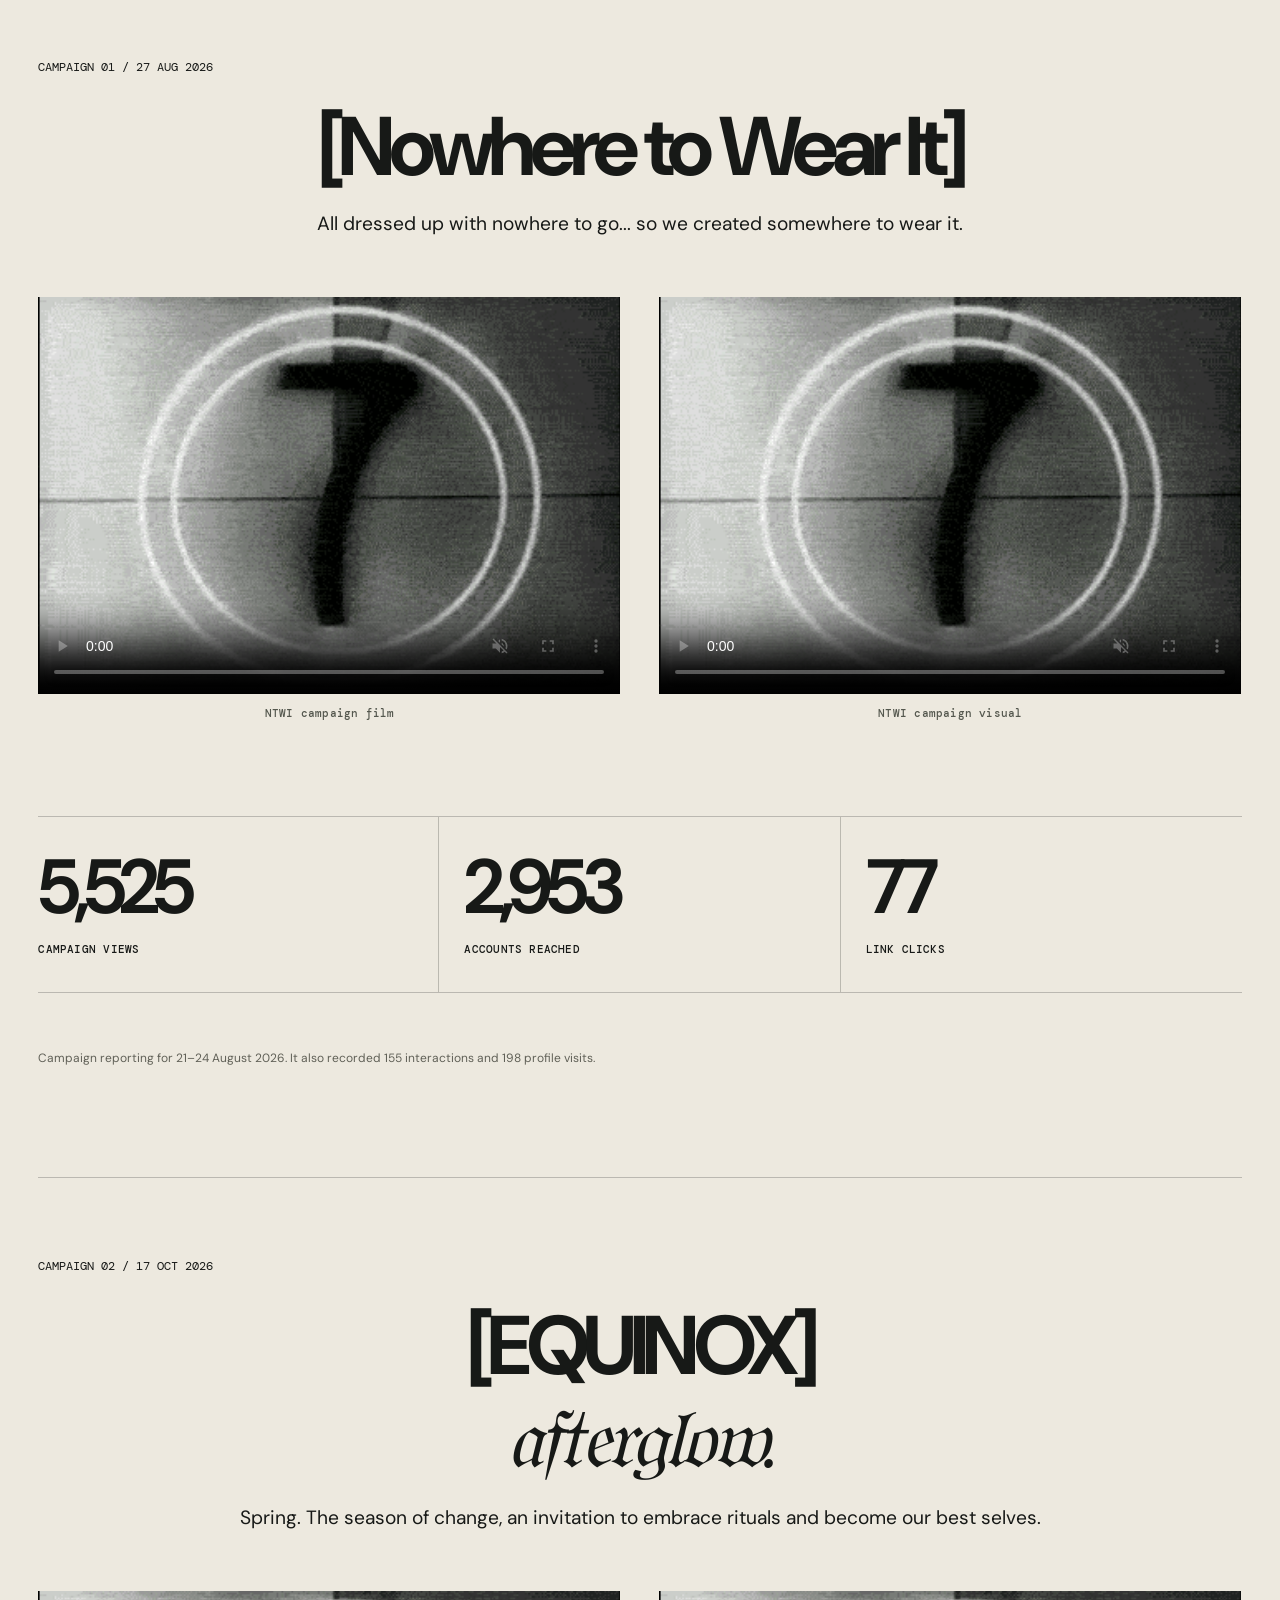
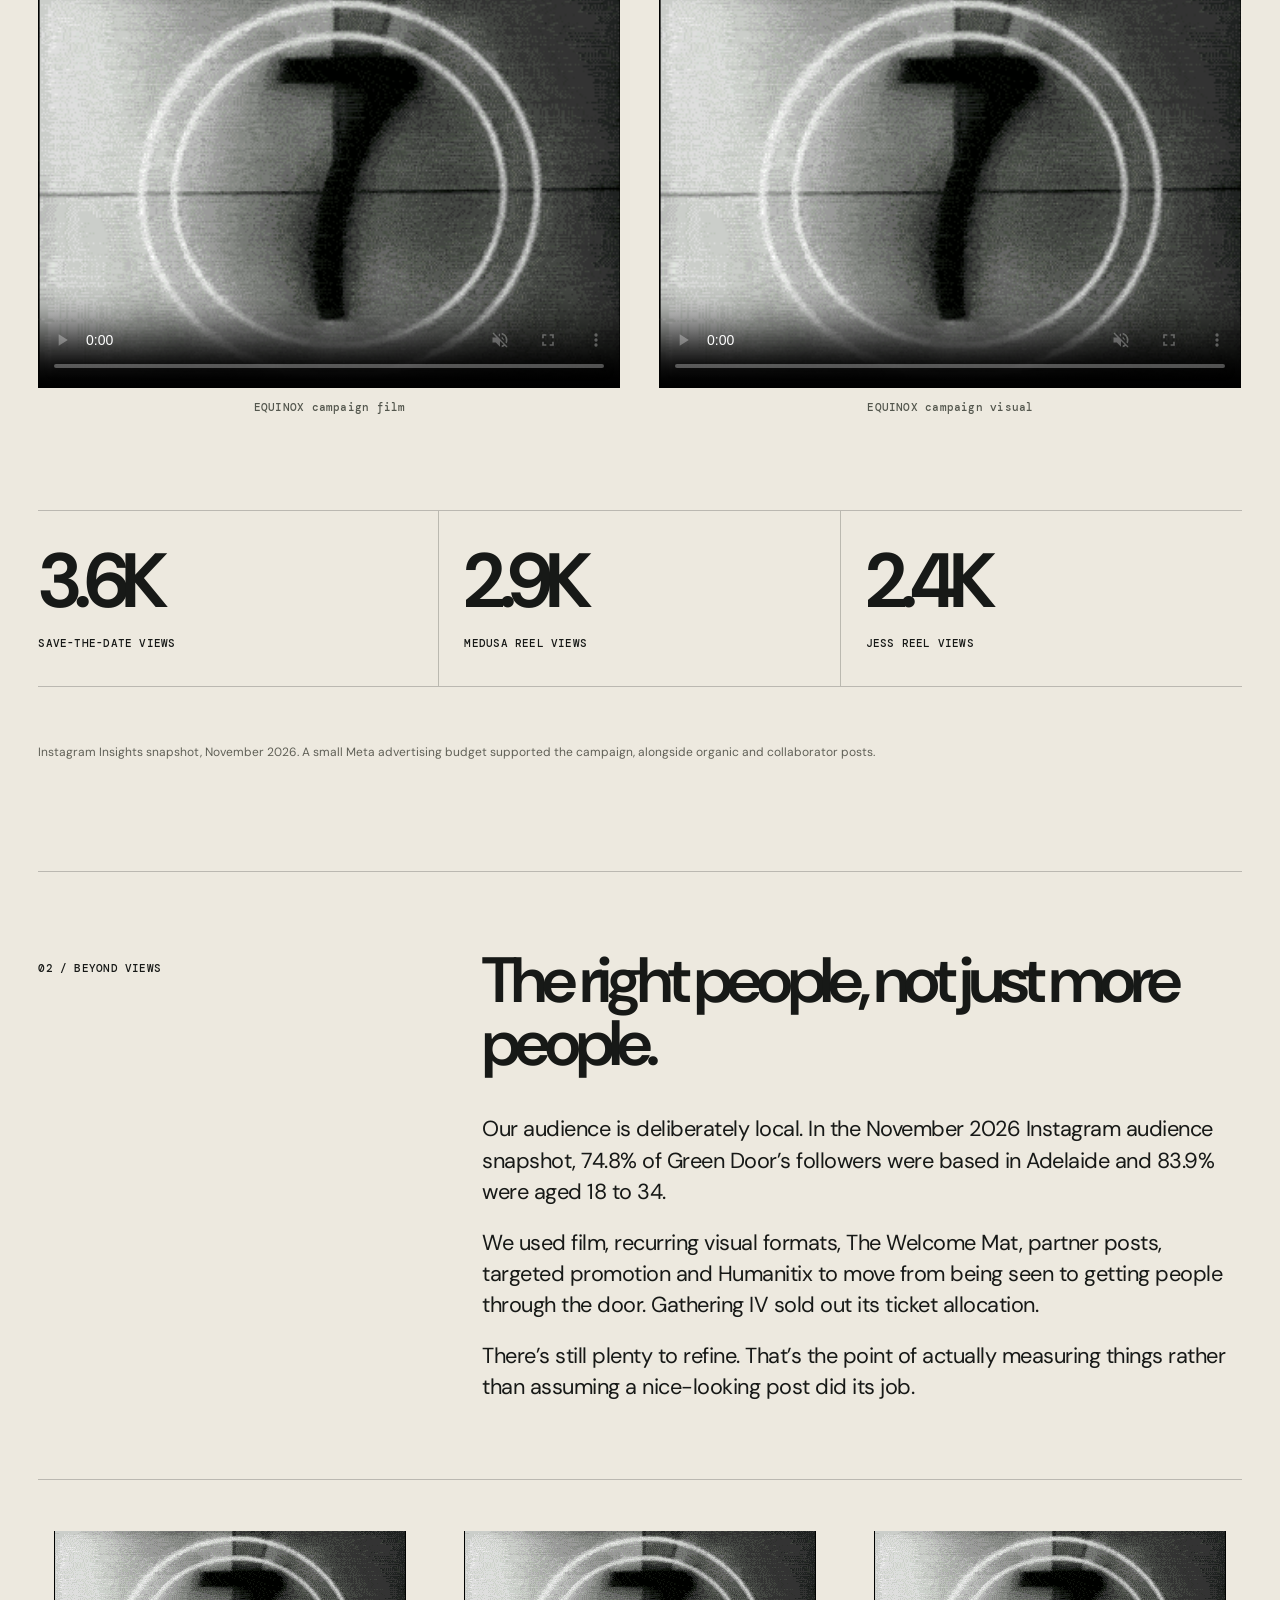
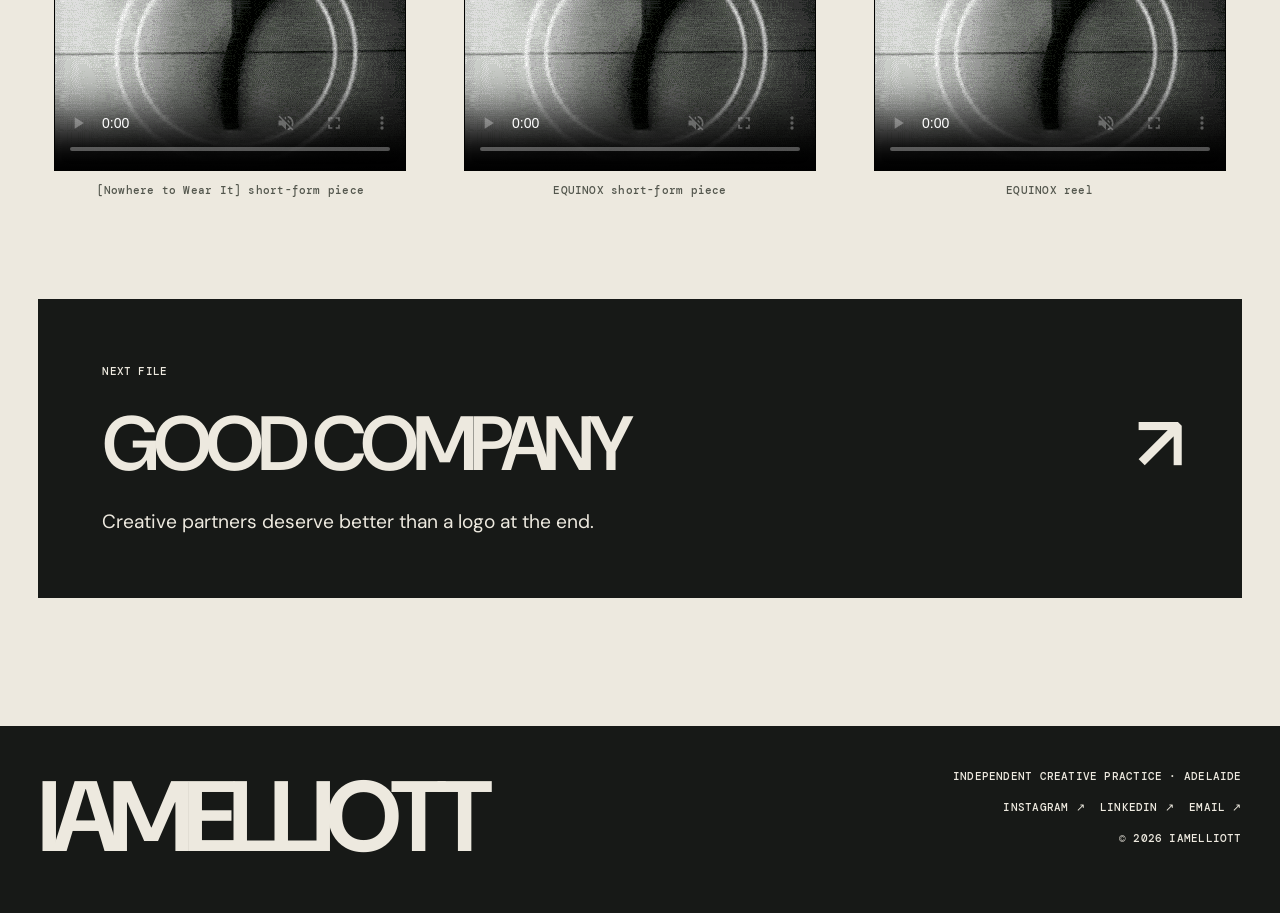
==== commit a6ee839c: "Finish three-column work intro, single butterfly GIF, and requested case-study media placements" ====
--- a/work/campaigns.html
+++ b/work/campaigns.html
@@ -8,7 +8,7 @@
   <meta property="og:type" content="website">
   <meta property="og:title" content="Campaigns | IAMELLIOTT">
   <meta property="og:description" content="Campaign strategy and film production for Green Door’s [Nowhere to Wear It] and EQUINOX 𝔞𝔣𝔱𝔢𝔯𝔤𝔩𝔬𝔴 events.">
-  <meta property="og:image" content="https://iamelliott.me/butterfly3.jpg">
+  <meta property="og:image" content="https://iamelliott.me/favicon.png">
   <link rel="canonical" href="https://iamelliott.me/work/campaigns.html">
   <title>Campaigns | IAMELLIOTT</title>
   <link rel="icon" href="../favicon.png">
--- a/build03.css
+++ b/build03.css
@@ -86,6 +86,6 @@
 
 /* Final visual QA: keep overlays incidental, and restore the index's absolute position. */
 .hero>.hero-number{position:absolute!important;right:var(--edge);bottom:80px;z-index:3}
-.hero .header-overlay .overlay-motion{opacity:.14!important;mix-blend-mode:soft-light!important}
+.hero .header-overlay .overlay-motion{opacity:.29!important;mix-blend-mode:soft-light!important}
 .case-hero .header-overlay .overlay-motion{opacity:.20!important}
 @media(max-width:650px){.hero>.hero-number{display:none}}
--- a/build04.css
+++ b/build04.css
@@ -112,3 +112,248 @@
 .hero-lower{margin-top:10px}
 }
 @media(prefers-reduced-motion:reduce){.method-butterflies{opacity:.23}}
+
+/* Landscape viewport: keep the oversized monarch art inside the hero bounds. */
+@media (max-height:540px) and (min-width:741px){.hero .butterfly-spot{right:0;max-width:48vw}.method-butterflies{right:0}}
+
+/* Final editorial refinements / Nov 2026 */
+.film-quote blockquote{font-style:italic}
+.about-heading h2{margin-top:clamp(150px,11vw,190px)}
+.about-heading .handwriting{font-size:clamp(117px,13vw,208px);top:-.71em;left:.01em;right:auto;z-index:2;line-height:1;overflow:visible}
+.about-heading .loose-redact{z-index:1}
+.work-title{display:flex;flex-direction:column;align-items:center;justify-content:center;gap:clamp(22px,3vw,46px);text-align:center}
+.work-title h2{margin:0;max-width:100%;text-align:center}
+.work-intro{margin:0 auto;max-width:min(100%,650px);text-align:center}
+.work-intro blockquote{text-align:center;font-size:clamp(30px,3.4vw,54px)}
+.work-intro .quote-translation{display:block;margin-top:6px;font:italic clamp(17px,1.8vw,24px)/1.24 var(--serif)}
+.work-intro small{display:block;margin:12px auto 0;max-width:430px;font-size:clamp(9px,.86vw,11px);line-height:1.5;letter-spacing:.015em;text-wrap:balance}
+.work-title .work-intro p{max-width:580px;margin:clamp(24px,3vw,40px) auto 0;font-size:clamp(16px,1.45vw,21px);line-height:1.45}
+.receipt-story{grid-template-columns:minmax(230px,.9fr) minmax(0,1.35fr);align-items:start}
+.receipt-story-side{min-width:0;display:flex;flex-direction:column;align-items:center}
+.receipt-story-side .kicker{width:100%;margin-top:11px}
+.receipt-story .receipt-case-visual{width:100%;max-width:410px;margin:clamp(24px,3vw,44px) auto 0;align-items:center}
+.receipt-story .receipt-case-visual video{width:100%;max-width:350px;max-height:min(75svh,690px)}
+.receipt-story .receipt-case-visual figcaption{text-align:center;align-self:center}
+.receipt-story>div:last-child h2{margin-top:0}
+.model-with-film .model-door figcaption{align-self:center;text-align:center;width:100%}
+.timeline strong{display:block;line-height:1.35;margin-top:12px;letter-spacing:.012em}
+.collab-split h2{overflow-wrap:normal;text-wrap:balance}
+@media(max-width:900px){
+  .receipt-story{grid-template-columns:minmax(185px,.75fr) minmax(0,1.4fr);gap:clamp(18px,3vw,34px)}
+  .receipt-story .receipt-case-visual video{max-width:100%}
+}
+@media(max-width:740px){
+  .about-heading h2{margin-top:clamp(150px,20vw,180px)}
+  .about-heading .handwriting{font-size:clamp(110px,26vw,161px);top:-.7em;left:0}
+  .work-title{gap:clamp(20px,5vw,38px);margin-block:35px}
+  .work-intro{max-width:min(100%,550px)}
+  .work-title .work-intro p{max-width:440px}
+  .receipt-story{display:flex;flex-direction:column;gap:clamp(22px,5vw,42px)}
+  .receipt-story-side{width:100%;gap:16px}
+  .receipt-story .receipt-case-visual{max-width:min(100%,350px);margin:0 auto}
+  .receipt-story .receipt-case-visual video{max-height:65svh}
+  .receipt-story>div:last-child h2{margin-top:0}
+}
+@media(max-width:420px){
+  .about-heading .handwriting{font-size:clamp(104px,27.3vw,138px);top:-.68em;left:0}
+  .work-title h2{font-size:clamp(51px,11vw,66px)}
+}
+
+
+/* Final-review composition: only scoped to these deliberately revised modules. */
+.work-title{
+  display:grid;
+  grid-template-columns:minmax(0,1.1fr) minmax(0,.95fr) minmax(0,1.02fr);
+  align-items:center;
+  justify-content:stretch;
+  gap:clamp(20px,2.55vw,44px);
+  margin:clamp(40px,6vw,90px) auto clamp(42px,5vw,70px);
+  text-align:left;
+  width:100%;
+  max-width:var(--max-width);
+}
+.work-title>h2{
+  min-width:0;
+  font-size:clamp(56px,5.5vw,90px);
+  line-height:.98;
+  text-align:left;
+  padding:.06em .02em .08em 0;
+  letter-spacing:-.087em;
+}
+.work-title>.work-intro{width:100%;min-width:0;max-width:none;margin:0;text-align:center;align-self:center}
+.work-title>.work-intro blockquote{font-size:clamp(28px,2.65vw,44px);text-align:center;line-height:1.08}
+.work-title>.work-intro .quote-translation{font-size:clamp(16px,1.5vw,21px)}
+.work-title>.work-intro small{max-width:315px;margin:9px auto 0;font-size:clamp(10px,.74vw,11px);line-height:1.5;text-wrap:balance}
+.work-title>.work-pitch{display:flex;align-items:center;min-width:0;justify-content:flex-start}
+.work-title>.work-pitch p{
+  font-size:clamp(17px,1.45vw,23px);
+  line-height:1.42;
+  max-width:400px;
+  margin:0;
+  text-align:left;
+  text-wrap:pretty;
+}
+.hero .butterfly-spot{
+  width:clamp(310px,45vw,650px);
+  aspect-ratio:1;
+  right:0;
+  top:9%;
+  opacity:.73;
+  z-index:0;
+  mix-blend-mode:multiply;
+  transform:none;
+}
+.hero .butterfly-spot img{
+  object-fit:contain;
+  object-position:center;
+  filter:none;
+  opacity:1;
+  -webkit-mask-image:none;
+  mask-image:none;
+}
+.method .method-butterflies{
+  width:clamp(175px,27vw,360px);
+  height:auto;
+  aspect-ratio:1;
+  top:14%;
+  right:clamp(6px,5vw,90px);
+  opacity:.34;
+  object-fit:contain;
+  mix-blend-mode:multiply;
+}
+.contact-section{position:relative;isolation:isolate}
+.contact-section .contact-butterfly{
+  position:absolute;
+  width:clamp(85px,9vw,130px);
+  height:auto;
+  right:clamp(28px,5vw,85px);
+  top:clamp(80px,9vw,142px);
+  opacity:.55;
+  object-fit:contain;
+  mix-blend-mode:multiply;
+  pointer-events:none;
+  z-index:0;
+}
+.contact-section>.section-titleline,.contact-section>h2,.contact-section>.contact-intro,.contact-section>form{position:relative;z-index:1}
+.case-wrap .story-with-feature{
+  display:grid;
+  grid-template-columns:minmax(225px,.82fr) minmax(0,1.35fr);
+  align-items:start;
+  gap:clamp(28px,4.5vw,75px);
+}
+.story-with-feature .story-feature-aside{
+  display:flex;
+  flex-direction:column;
+  align-items:stretch;
+  min-width:0;
+  gap:clamp(18px,3vw,32px);
+}
+.story-feature-aside .kicker{
+  display:block;
+  margin-top:11px;
+}
+.story-with-feature>div:last-child h2{margin-top:0}
+.story-feature-film{
+  display:flex;
+  width:100%;
+  max-width:410px;
+  flex-direction:column;
+  margin:0 auto;
+  align-items:center;
+}
+.story-feature-film video{
+  display:block;
+  width:100%;
+  height:auto;
+  max-height:min(70svh,720px);
+  aspect-ratio:auto!important;
+  object-fit:contain;
+  background:transparent;
+  margin-inline:auto;
+}
+.story-feature-film figcaption{
+  max-width:100%;
+  align-self:center;
+  text-align:center;
+}
+.story-feature-illustration{
+  display:block;
+  width:100%;
+  margin:0 auto;
+  max-width:440px;
+  background:transparent;
+}
+.story-feature-illustration img{
+  display:block;
+  width:100%;
+  height:auto;
+  max-height:530px;
+  object-fit:contain;
+  object-position:center;
+}
+@media(max-width:1170px){
+  .work-title{
+    display:flex;
+    flex-direction:column;
+    align-items:stretch;
+    text-align:center;
+    justify-content:center;
+    gap:clamp(18px,3vw,35px);
+    margin-block:35px 45px;
+  }
+  .work-title>h2{
+    text-align:center;
+    font-size:clamp(65px,8vw,98px);
+    align-self:center;
+  }
+  .work-title>.work-intro{max-width:600px;align-self:center}
+  .work-title>.work-intro blockquote{font-size:clamp(31px,4vw,48px)}
+  .work-title>.work-pitch{justify-content:center}
+  .work-title>.work-pitch p{max-width:570px;text-align:center}
+}
+@media(max-width:740px){
+  .work-title{gap:clamp(22px,5vw,32px);margin-block:36px 42px}
+  .work-title>h2{font-size:clamp(56px,11.5vw,85px);text-align:center}
+  .work-title>.work-intro{max-width:510px}
+  .work-title>.work-pitch p{max-width:450px;font-size:clamp(16px,4vw,19px)}
+  .hero .butterfly-spot{
+    width:min(65vw,340px);
+    right:-1vw;
+    top:18%;
+    opacity:.65;
+  }
+  .method .method-butterflies{
+    width:clamp(130px,32vw,230px);
+    height:auto;
+    top:10%;
+    right:1.5%;
+    opacity:.26;
+  }
+  .contact-section .contact-butterfly{
+    width:clamp(62px,16vw,95px);
+    top:clamp(80px,17vw,145px);
+    right:var(--edge);
+    opacity:.40;
+  }
+  .case-wrap .story-with-feature{
+    display:flex;
+    flex-direction:column;
+    gap:clamp(19px,5vw,34px);
+  }
+  .story-with-feature .story-feature-aside{width:100%;gap:clamp(15px,4vw,27px)}
+  .story-feature-film{max-width:min(100%,380px);margin-inline:auto}
+  .story-feature-film video{max-height:70svh}
+  .story-feature-illustration{max-width:min(88%,400px)}
+  .story-feature-illustration img{max-height:380px}
+}
+@media(max-width:420px){
+  .work-title>h2{font-size:clamp(50px,11.5vw,64px)}
+  .work-title>.work-intro blockquote{font-size:clamp(27px,7.3vw,34px)}
+  .hero .butterfly-spot{width:70vw;right:0;top:22%}
+}
+@media(max-height:540px) and (min-width:741px){
+  .hero .butterfly-spot{right:0;width:min(38vw,430px)}
+}
+@media(prefers-reduced-motion:reduce){
+  .hero .butterfly-spot,.method .method-butterflies,.contact-section .contact-butterfly{display:none}
+}
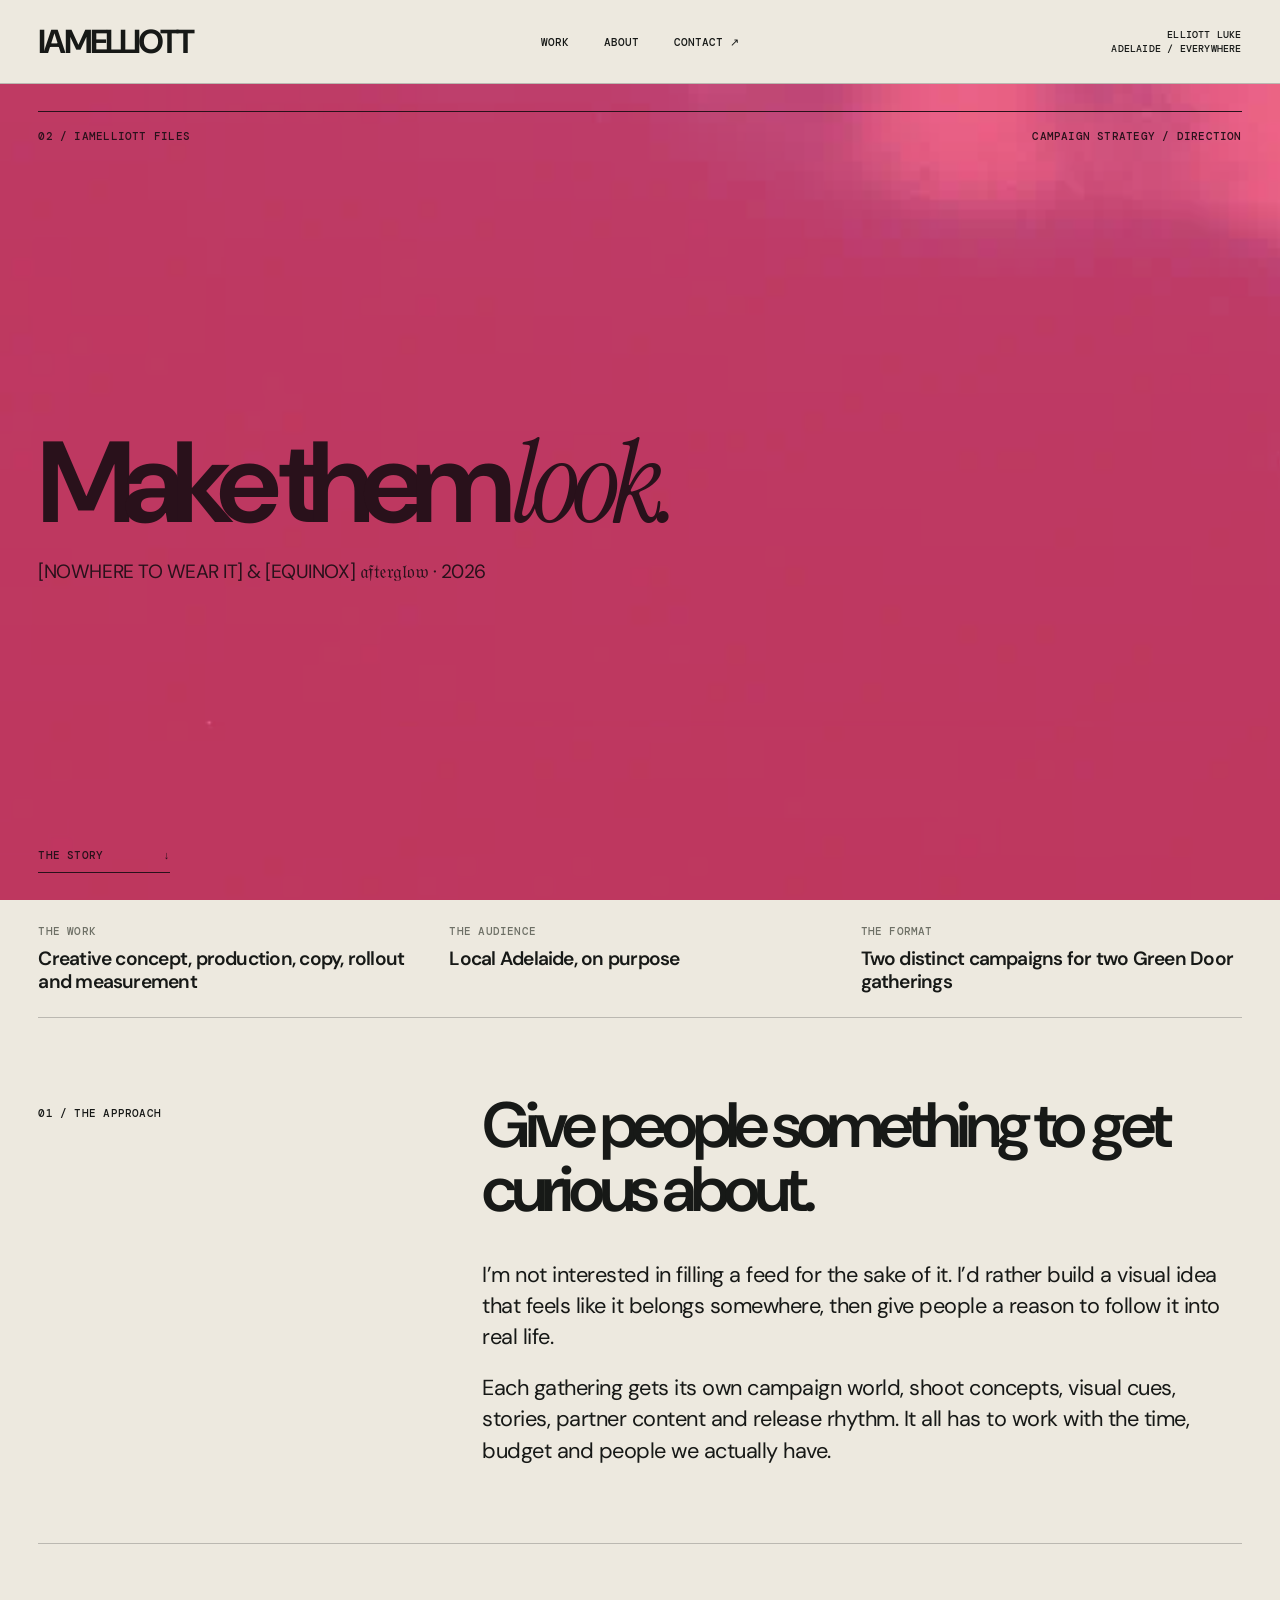
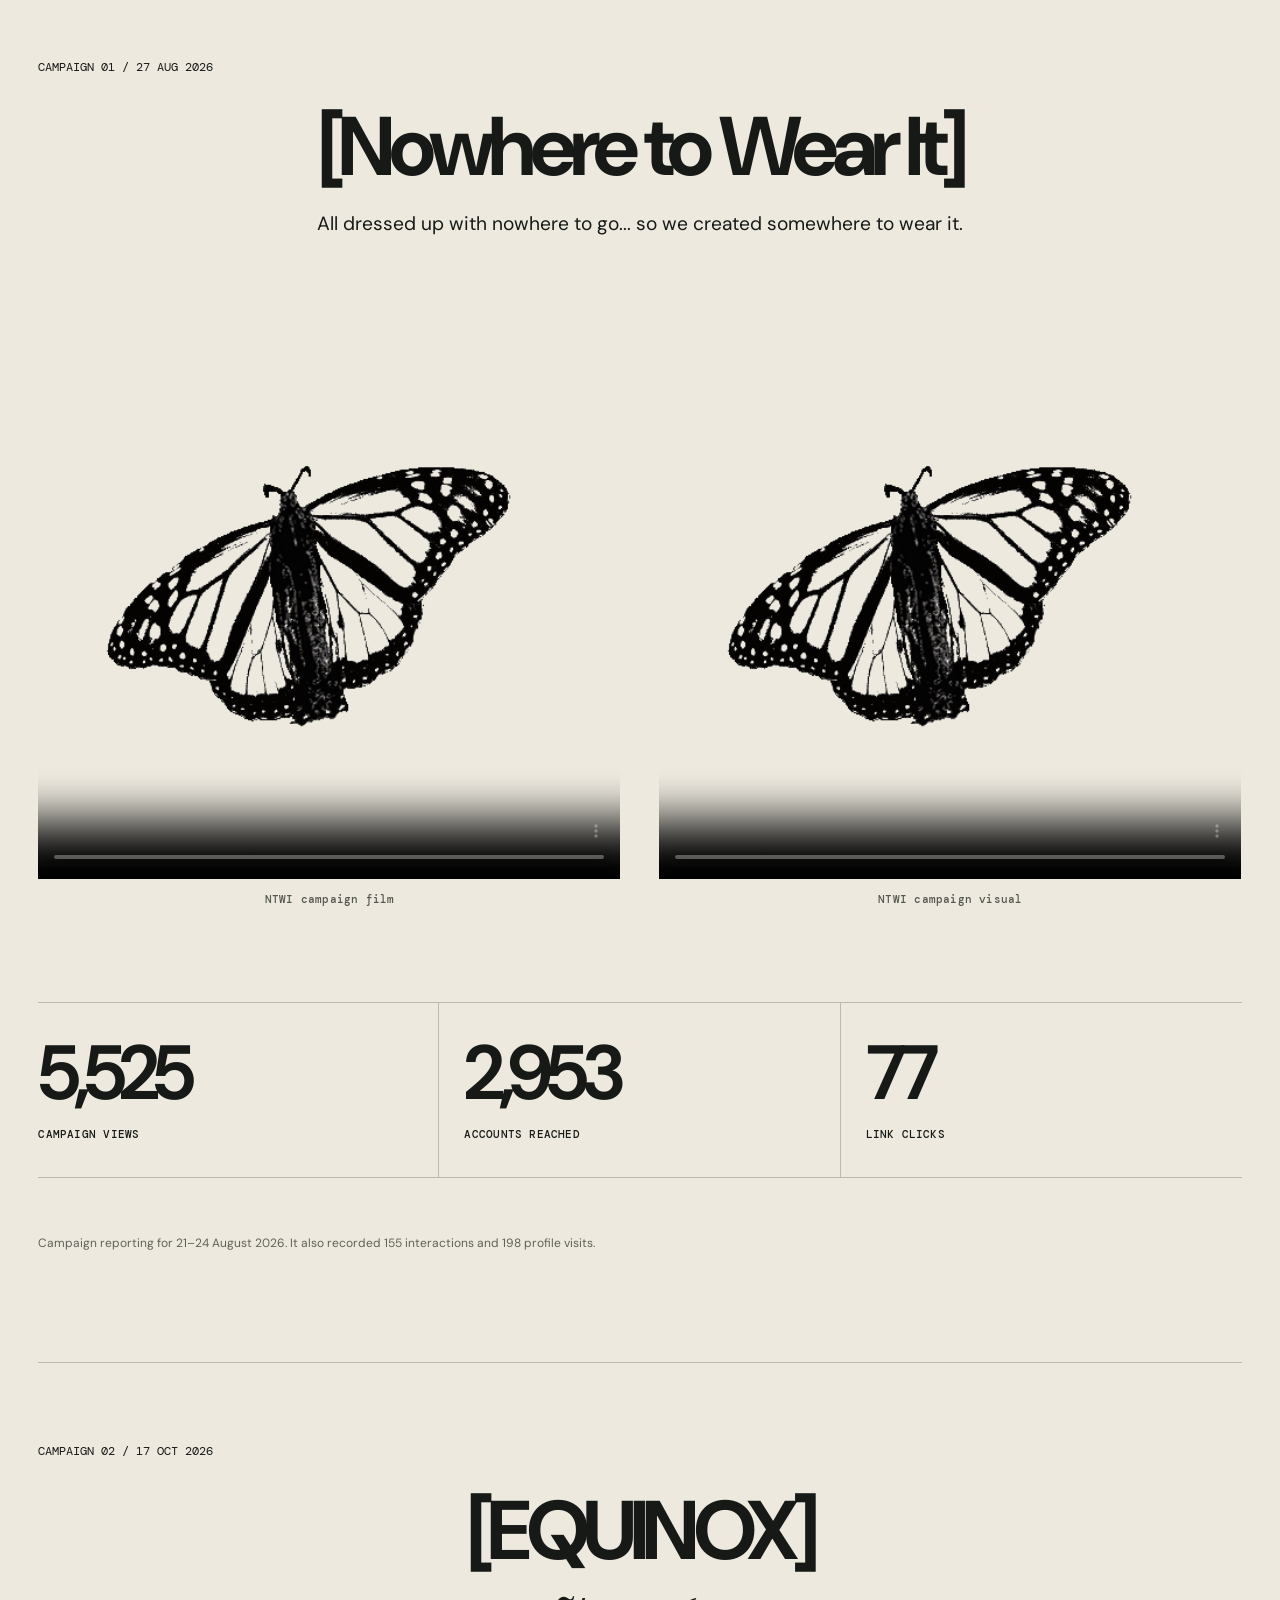
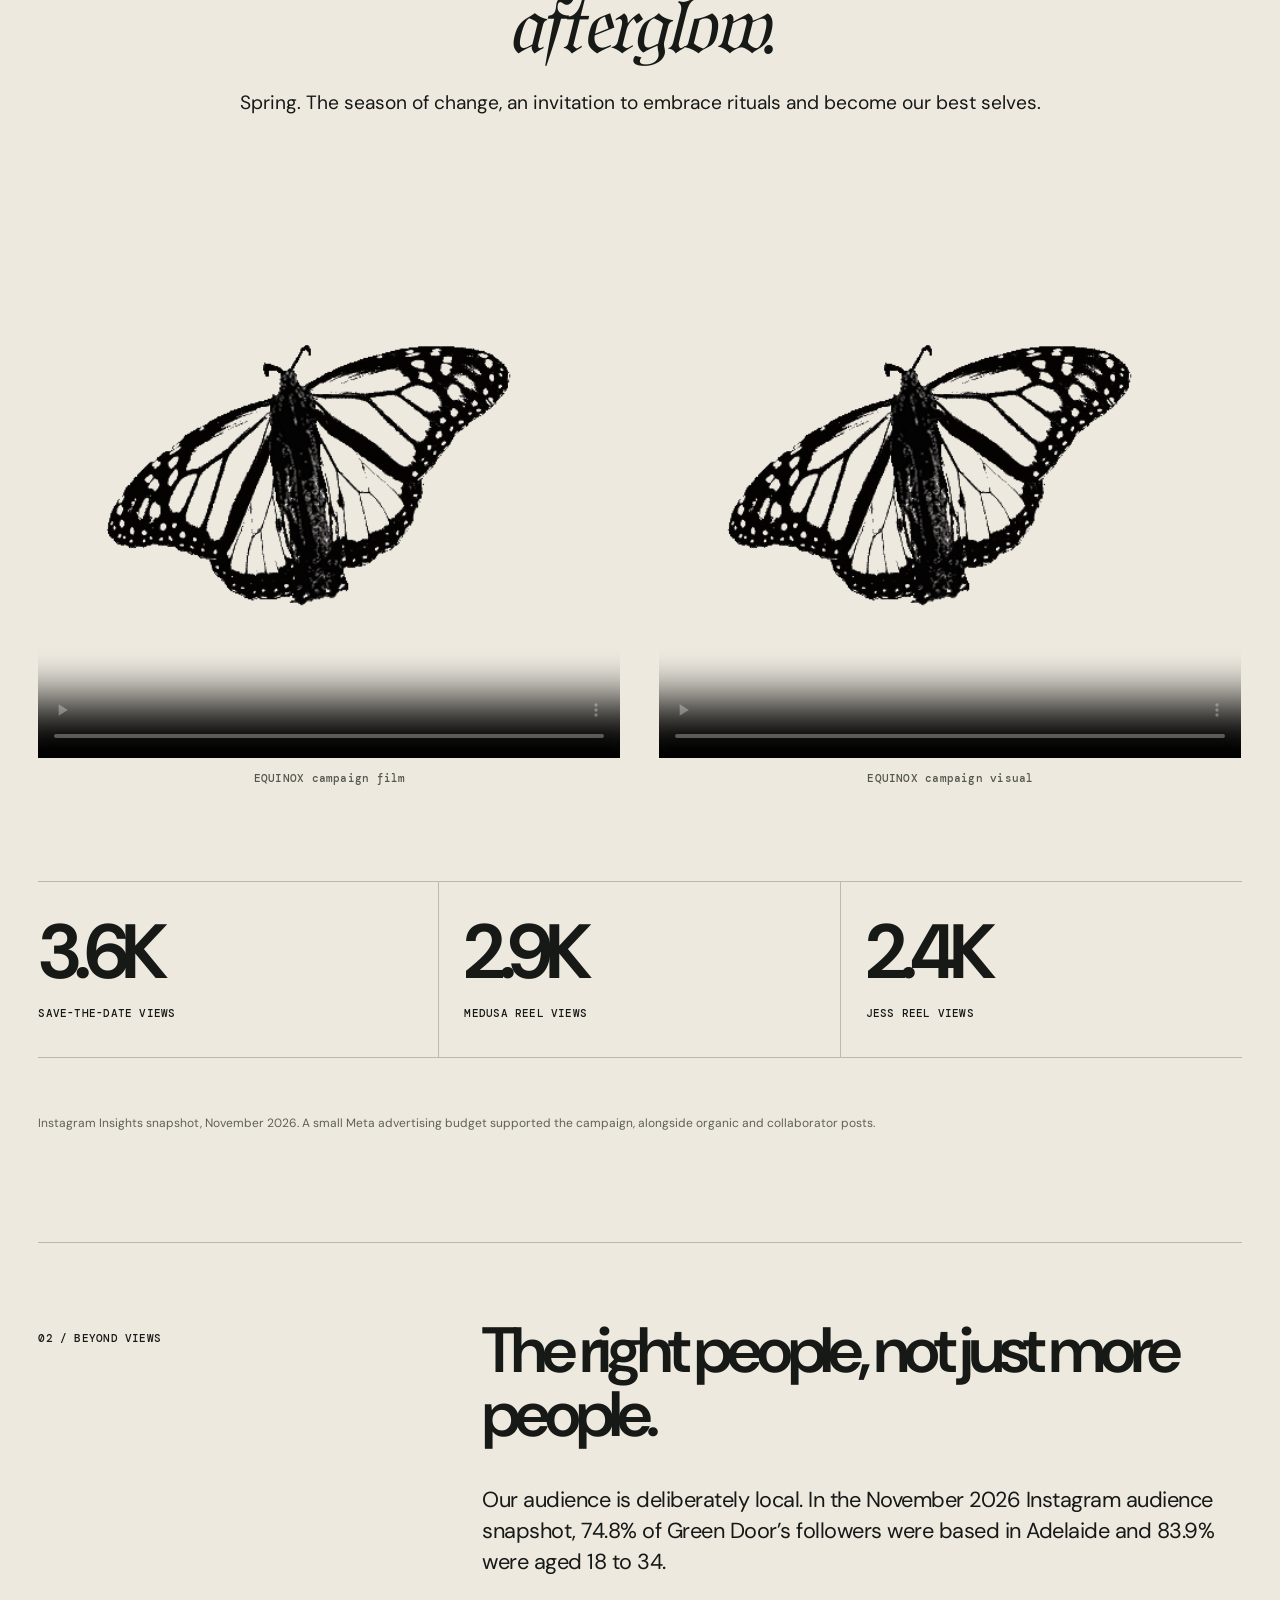
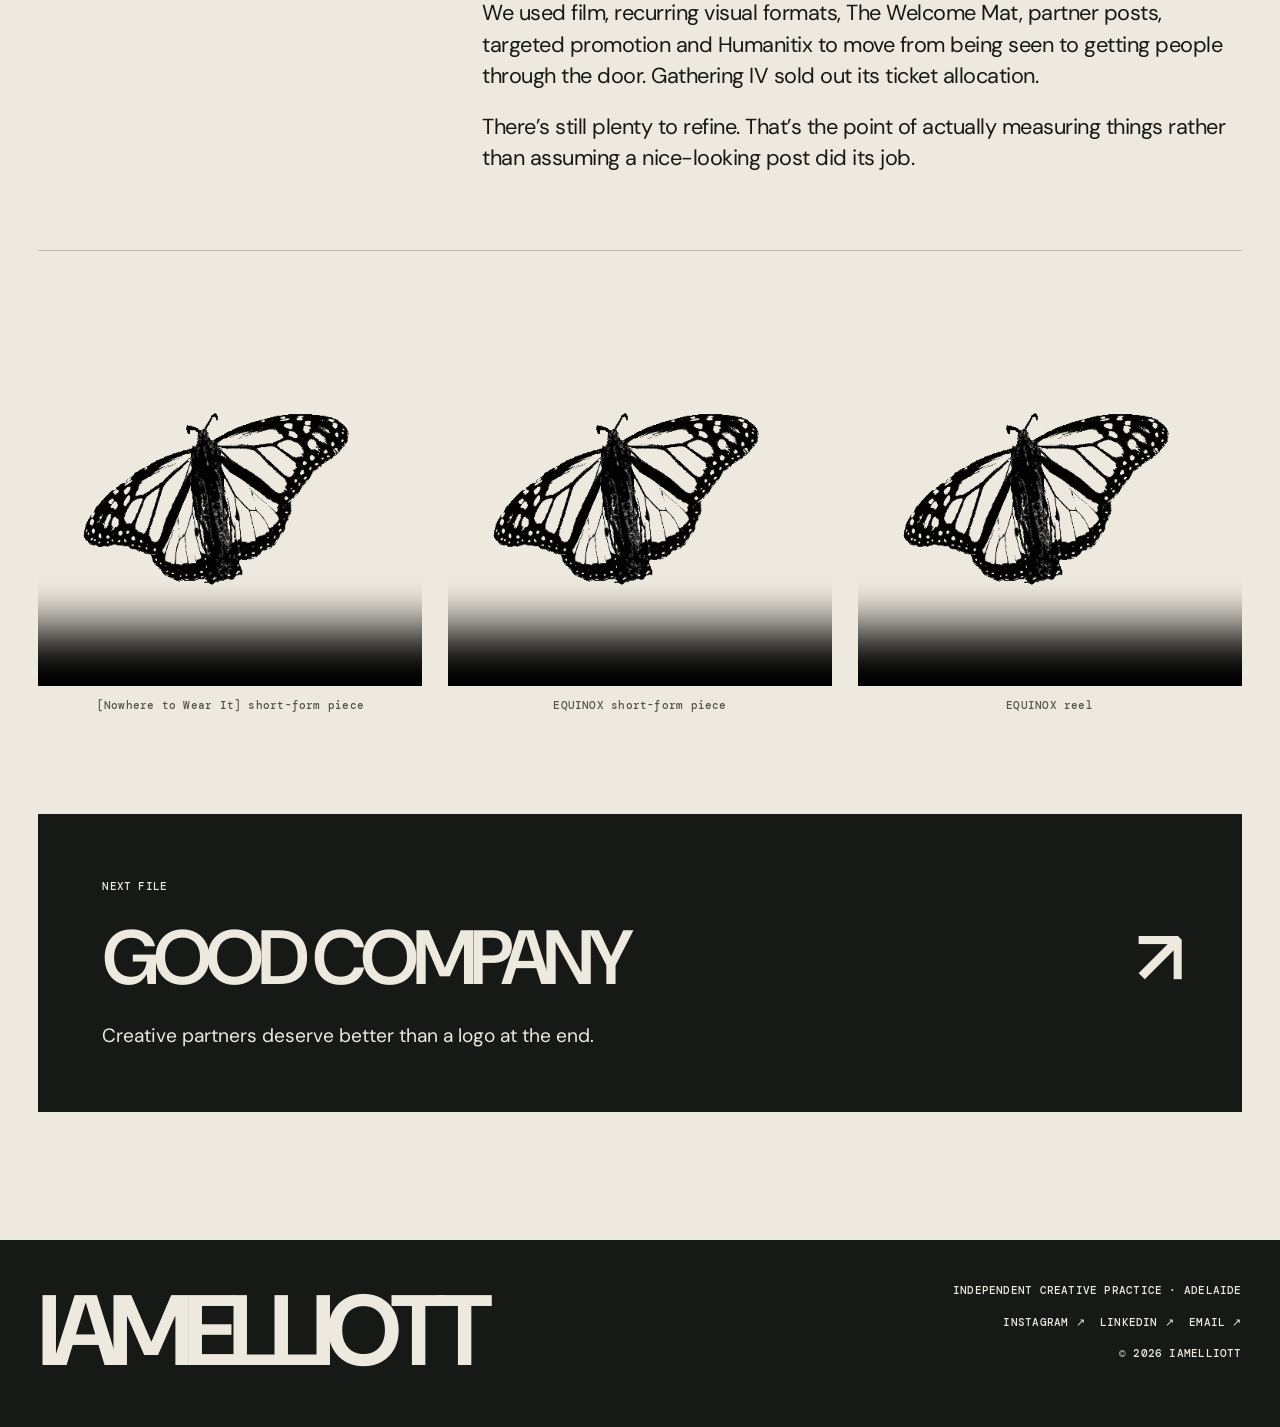
==== commit 5ece6c14: "Wire responsive favicon assets and app icons in work/campaigns.html" ====
--- a/work/campaigns.html
+++ b/work/campaigns.html
@@ -11,7 +11,11 @@
   <meta property="og:image" content="https://iamelliott.me/favicon.png">
   <link rel="canonical" href="https://iamelliott.me/work/campaigns.html">
   <title>Campaigns | IAMELLIOTT</title>
-  <link rel="icon" href="../favicon.png">
+  <link rel="icon" type="image/svg+xml" href="../favicon.svg">
+  <link rel="icon" type="image/png" sizes="96x96" href="../favicon-96x96.png">
+  <link rel="shortcut icon" href="../favicon.ico">
+  <link rel="apple-touch-icon" sizes="180x180" href="../apple-touch-icon.png">
+  <link rel="manifest" href="../site.webmanifest">
   <link rel="preconnect" href="https://fonts.googleapis.com">
   <link rel="preconnect" href="https://fonts.gstatic.com" crossorigin>
   <link href="https://fonts.googleapis.com/css2?family=DM+Mono:wght@400;500&family=DM+Sans:wght@400;500;600;700&family=Instrument+Serif:ital@0;1&display=swap" rel="stylesheet">
--- a/build04.css
+++ b/build04.css
@@ -357,3 +357,195 @@
 @media(prefers-reduced-motion:reduce){
   .hero .butterfly-spot,.method .method-butterflies,.contact-section .contact-butterfly{display:none}
 }
+
+/* Final mobile optical correction: keep butterfly away from the headline. */
+@media (max-width:740px){
+  .hero .butterfly-spot{
+    width:min(51vw,230px);
+    top:auto;
+    bottom:clamp(10px,3vh,25px);
+    right:1.5%;
+    opacity:.70;
+  }
+}
+@media (max-width:420px){
+  .hero .butterfly-spot{
+    width:min(49vw,190px);
+    top:auto;
+    bottom:clamp(8px,2.5vh,20px);
+    right:1.5%;
+  }
+}
+
+
+/* IAMELLIOTT FINAL ACCENT & OPTICAL FINISH — 10 NOV 2026
+   Corazon is homepage-only. The case-study palettes and their hover colours
+   are deliberately untouched. Change the colour in just this one variable. */
+:root { --accent-corazon: #CC2208; }
+body.home {
+  --rust: var(--accent-corazon);
+  --orange: var(--accent-corazon);
+  --accent: var(--accent-corazon);
+}
+/* The homepage's Corazon contact panel needs readable, light form text. */
+body.home .contact-section { color: #FFF4E9; }
+body.home .contact-section .contact-intro { border-bottom-color: rgba(255,244,233,.55); }
+body.home .contact-section .form-grid input,
+body.home .contact-section .form-grid textarea { border-bottom-color: rgba(255,244,233,.65); color:#FFF4E9; }
+body.home .contact-section .form-grid input::placeholder,
+body.home .contact-section .form-grid textarea::placeholder { color:rgba(255,244,233,.76); }
+body.home .contact-section .form-bottom button { background:#171917; color:#FFF4E9; }
+body.home .contact-section .contact-link:hover { color:#fff3ae!important; }
+
+/* Hero: same typefaces, but a larger, more decisive ending. */
+body.home .hero h1 {
+  font-size:clamp(84px,10.65vw,182px);
+  line-height:.94;
+  letter-spacing:-.095em;
+  max-width:100%;
+  padding-bottom:.13em;
+}
+body.home .hero h1 em {
+  font-size:1.17em;
+  letter-spacing:-.052em;
+  padding-inline:.025em .10em;
+  line-height:1;
+}
+body.home .hero-stage { align-items:center; }
+body.home .hero .butterfly-spot {
+  width:clamp(340px,49.5vw,715px);
+  top:-10%;
+  right:-1%;
+  bottom:auto;
+  opacity:.77;
+}
+/* Clear source attribution, scaled down to behave as a credit. */
+body.home .film-quote .quote-credit {
+  font-size:9px;
+  line-height:1.45;
+  letter-spacing:.055em;
+}
+/* Three true, equally weighted columns on wide desktops. */
+body.home .work-title {
+  grid-template-columns:repeat(3,minmax(0,1fr));
+  align-items:center;
+  gap:clamp(22px,2.6vw,46px);
+}
+body.home .work-title > h2 {
+  width:100%;
+  text-align:center;
+  font-size:clamp(54px,5.2vw,89px);
+  line-height:1.04;
+}
+body.home .work-title > .work-intro {
+  display:flex;
+  flex-direction:column;
+  align-items:center;
+  justify-content:center;
+  width:100%;
+  min-width:0;
+  text-align:center;
+}
+body.home .work-title > .work-pitch {
+  display:flex;
+  align-items:center;
+  justify-content:center;
+  width:100%;
+  min-width:0;
+  text-align:center;
+}
+body.home .work-title > .work-pitch p {
+  text-align:center;
+  margin:0;
+  max-width:365px;
+  text-wrap:balance;
+}
+/* The yellow-on-black lower-third mimics the commercial's TV subtitles. */
+body.home .work-title .quote-translation {
+  display:table;
+  width:max-content;
+  max-width:100%;
+  margin:9px auto 0;
+  padding:5px 10px 6px;
+  background:#111;
+  color:#F5E646;
+  border-radius:0;
+  font:700 clamp(15px,1.35vw,20px)/1.12 Arial,Helvetica,sans-serif;
+  letter-spacing:0;
+  text-align:center;
+  box-decoration-break:clone;
+}
+body.home .work-title > .work-intro small {
+  display:block;
+  font-size:9px;
+  line-height:1.35;
+  max-width:290px;
+  margin:12px auto 0;
+  letter-spacing:.01em;
+}
+/* About: preserve the handwritten-redaction effect, remove dead air. */
+body.home .about-section { padding-block:clamp(48px,5.3vw,85px); }
+body.home .about-heading h2 { margin-top:clamp(121px,9vw,155px);margin-bottom:clamp(15px,2vw,32px); }
+body.home .portrait-frame { margin:clamp(24px,2.5vw,42px) 0 0 5%; }
+body.home .method-bottom, body.home .method-bottom p { text-align:left; }
+body.home .method .method-butterflies {
+  width:clamp(210px,32.4vw,432px);
+  transform:rotate(30deg);
+  transform-origin:center;
+}
+/* On narrower screens, stack in reading order and keep every line legible. */
+@media (max-width:1170px) {
+  body.home .work-title { display:flex;flex-direction:column;gap:clamp(22px,3.4vw,38px); }
+  body.home .work-title > h2 { font-size:clamp(62px,8vw,94px);text-align:center; }
+  body.home .work-title > .work-pitch p { max-width:570px;text-align:center; }
+}
+@media (max-width:740px) {
+  body.home .hero h1 {
+    font-size:clamp(58px,13.8vw,98px);
+    line-height:.96;
+    letter-spacing:-.096em;
+    padding-bottom:.11em;
+  }
+  body.home .hero h1 em { font-size:1.17em;letter-spacing:-.065em; }
+  body.home .hero .butterfly-spot {
+    width:min(60vw,268px);
+    right:-1%;
+    top:auto;
+    bottom:clamp(22px,3.5vh,42px);
+    opacity:.77;
+  }
+  body.home .about-section { padding:clamp(48px,7vw,75px) var(--edge); }
+  body.home .about-heading h2 {
+    margin-top:clamp(109px,15vw,128px);
+    margin-bottom:15px;
+  }
+  body.home .portrait-frame {
+    width:min(78%,440px);
+    margin:clamp(40px,5vw,52px) auto clamp(25px,5vw,40px) 7%;
+  }
+  body.home .method .method-butterflies {
+    width:clamp(156px,38.4vw,276px);
+    transform:rotate(30deg);
+    right:0;
+    opacity:.25;
+  }
+  body.home .work-title > h2 { font-size:clamp(55px,11.6vw,86px); }
+  body.home .work-title > .work-intro small { font-size:9px; }
+  body.home .work-title > .work-pitch p { font-size:clamp(16px,4vw,19px); }
+}
+@media (max-width:420px) {
+  body.home .hero h1 { font-size:clamp(57px,15.35vw,64px); }
+  body.home .hero .butterfly-spot {
+    width:min(61vw,235px);
+    top:auto;
+    bottom:clamp(14px,3vh,28px);
+    right:-1%;
+  }
+  body.home .about-heading h2 { margin-top:112px; }
+  body.home .method .method-butterflies { width:clamp(156px,39vw,230px); }
+  body.home .work-title > h2 { font-size:clamp(52px,11.35vw,67px); }
+}
+@media (max-height:540px) and (min-width:741px) {
+  body.home .hero h1 { font-size:clamp(58px,7.5vw,106px); }
+  body.home .hero .butterfly-spot { top:-5%;width:min(41vw,440px); }
+}
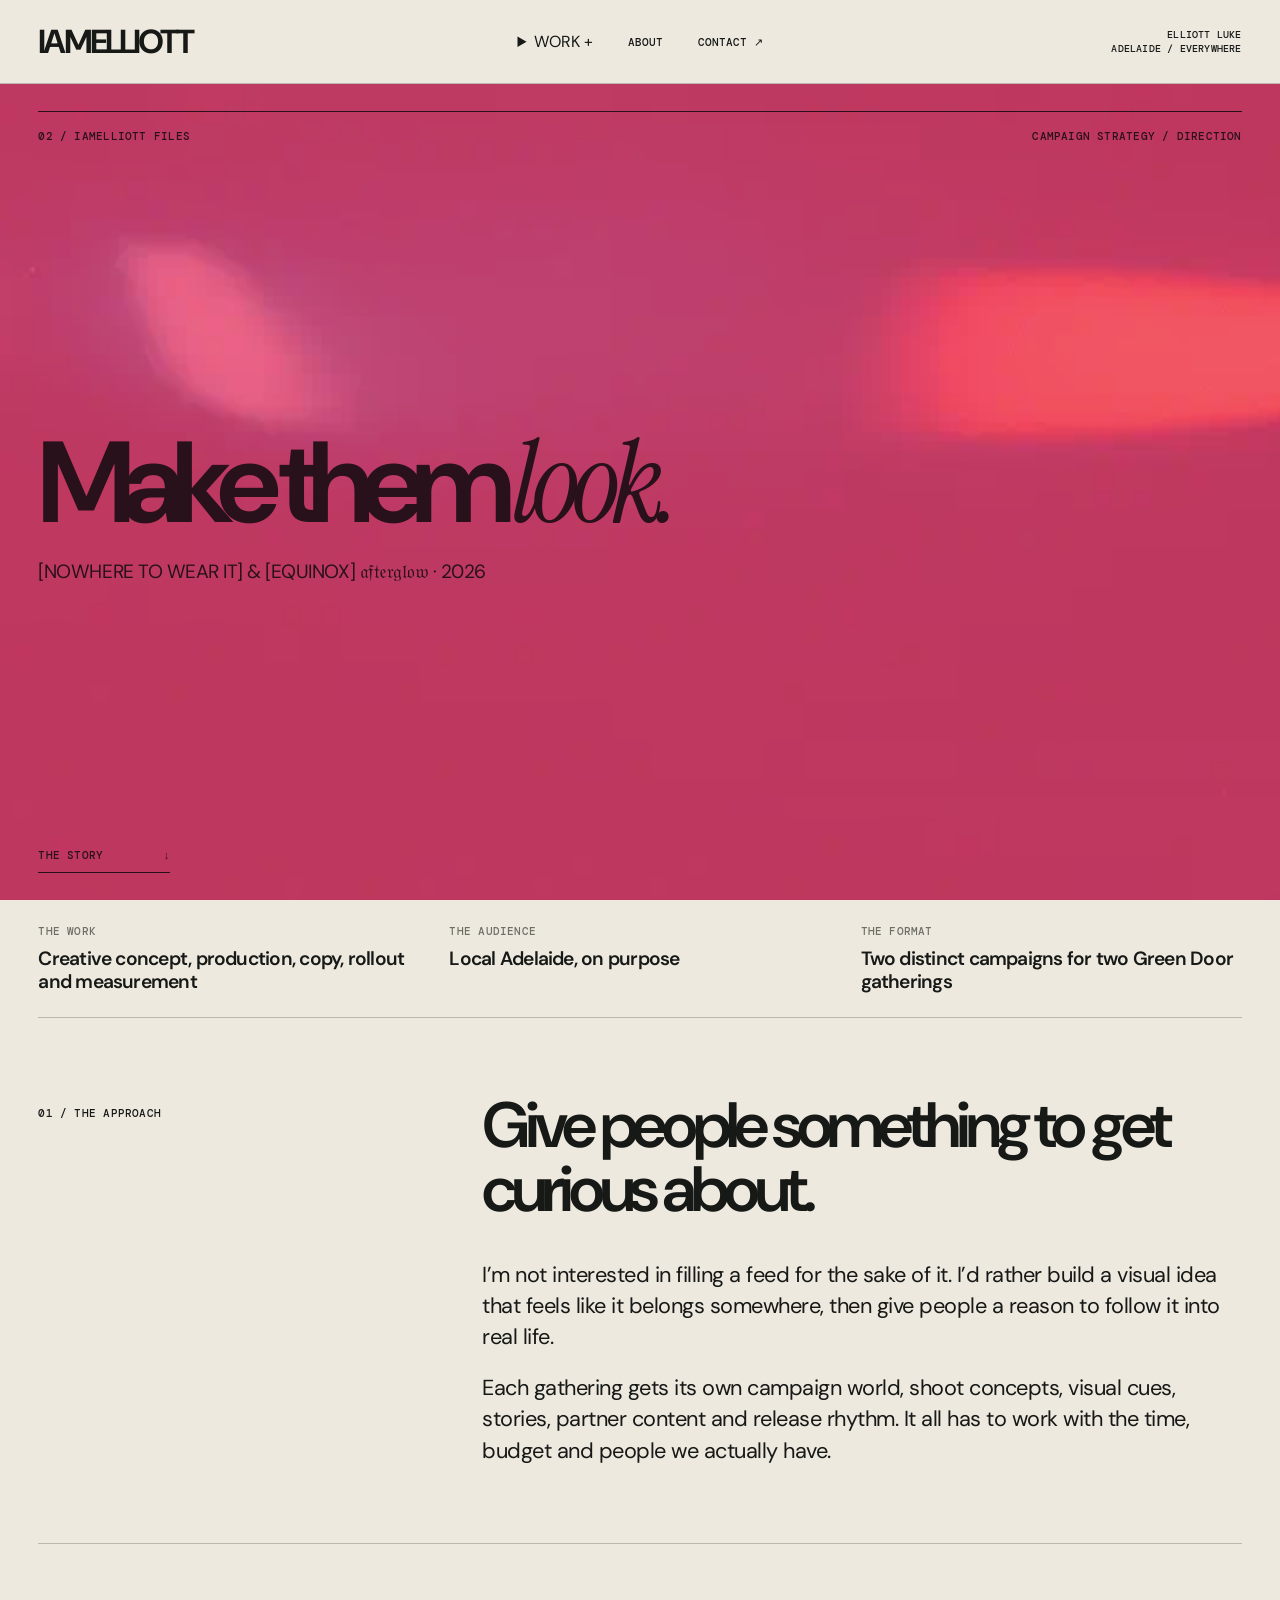
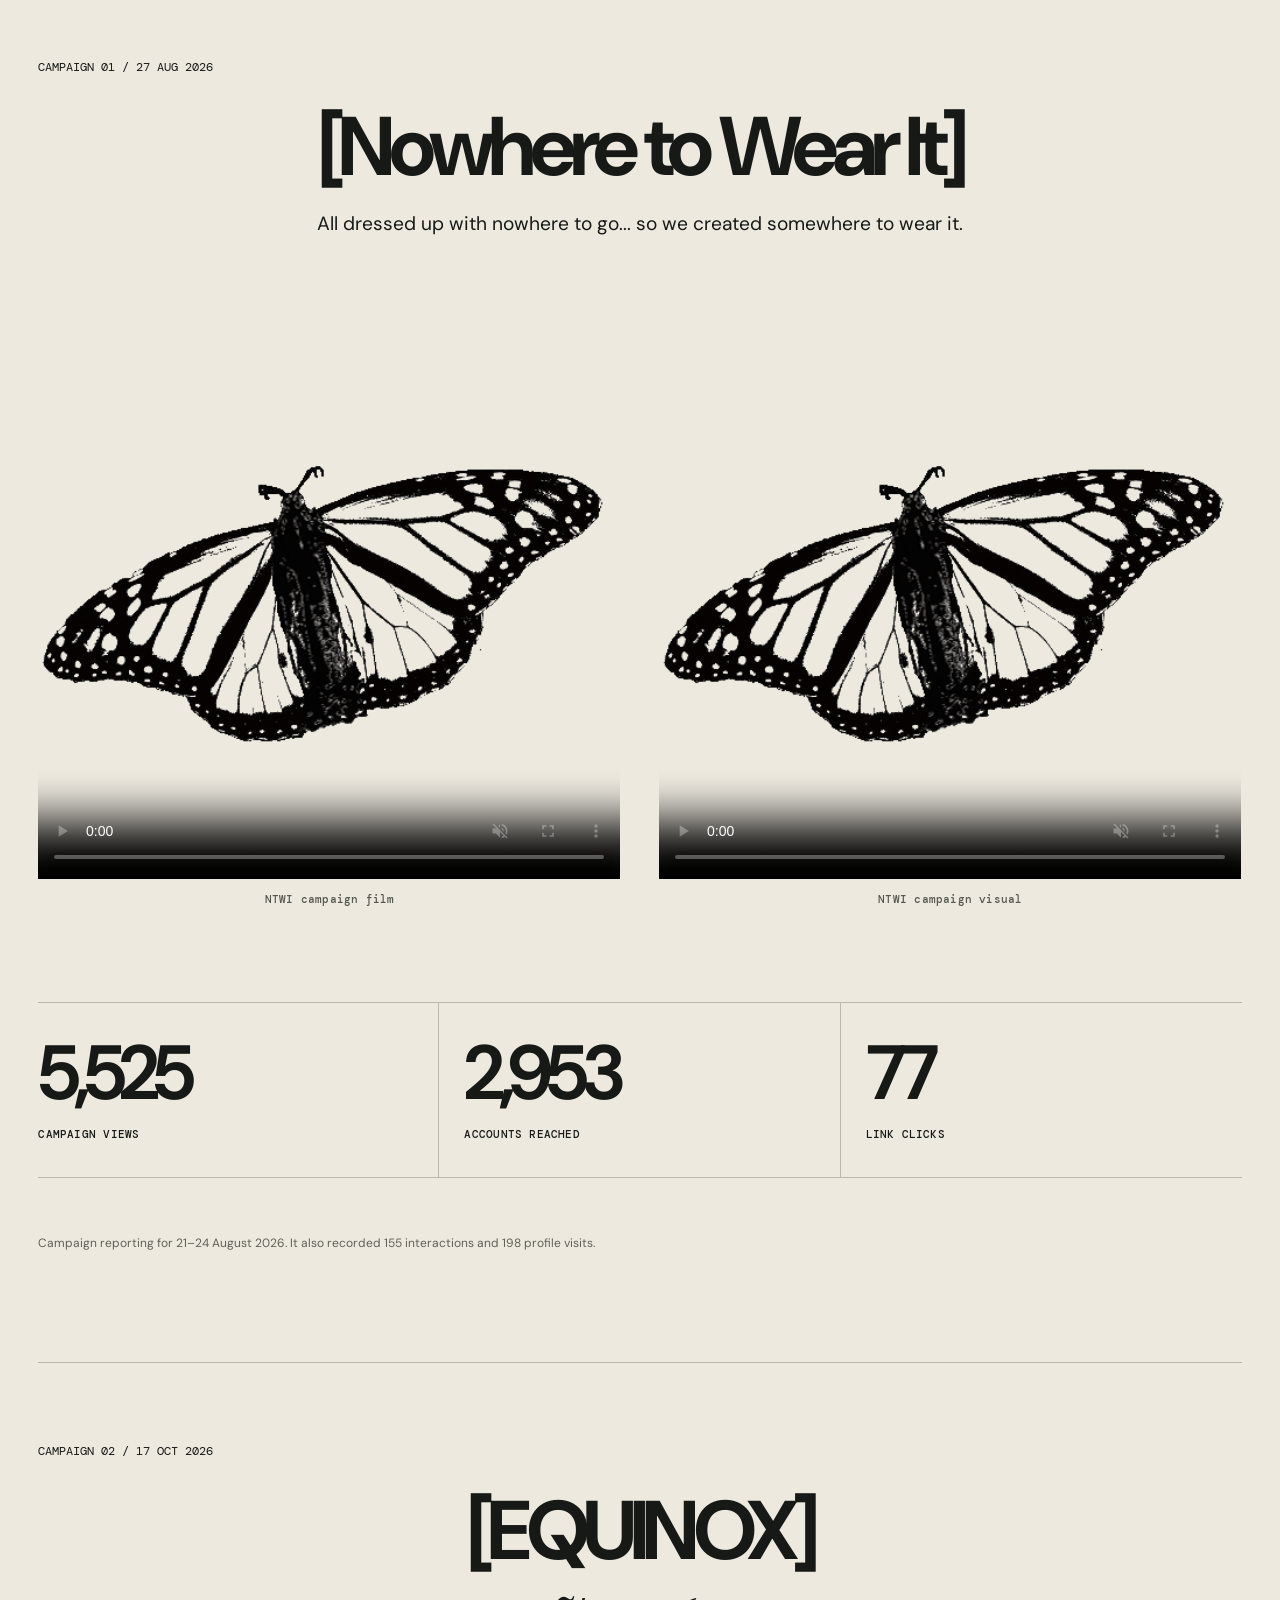
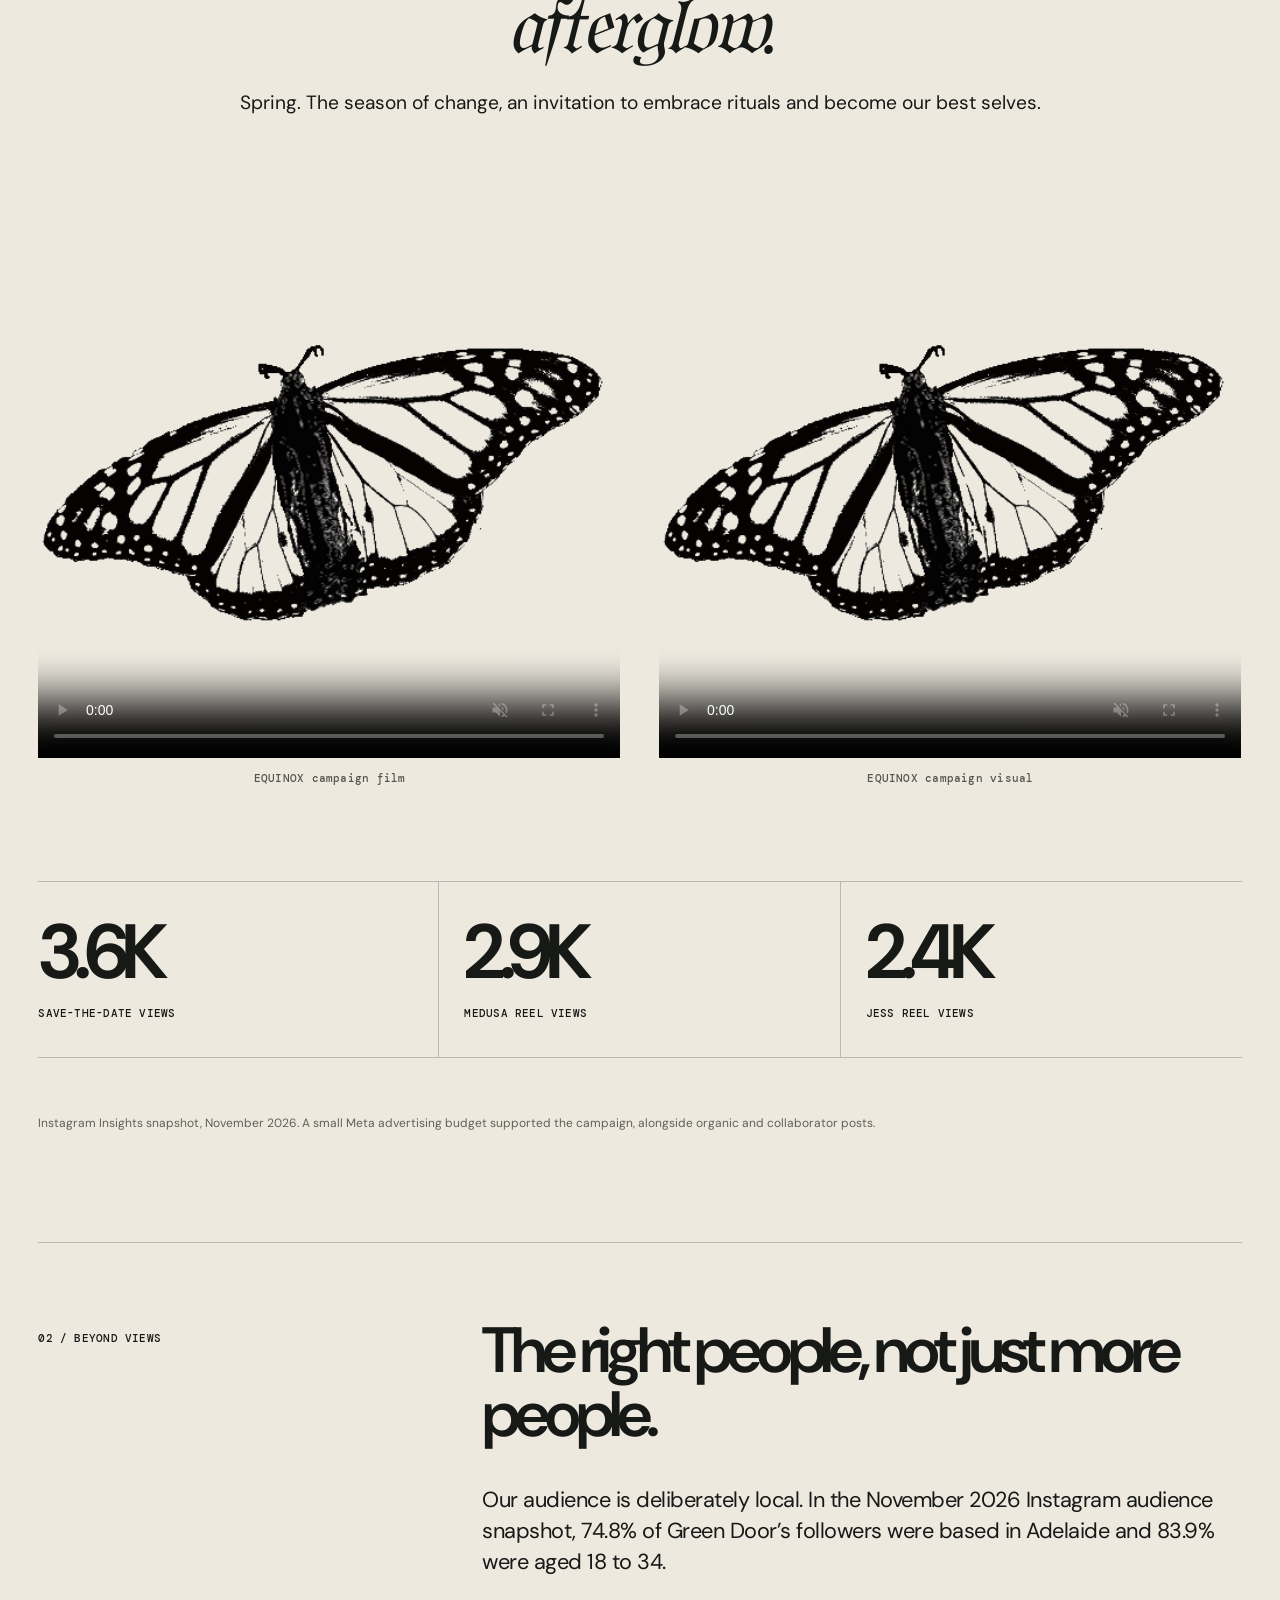
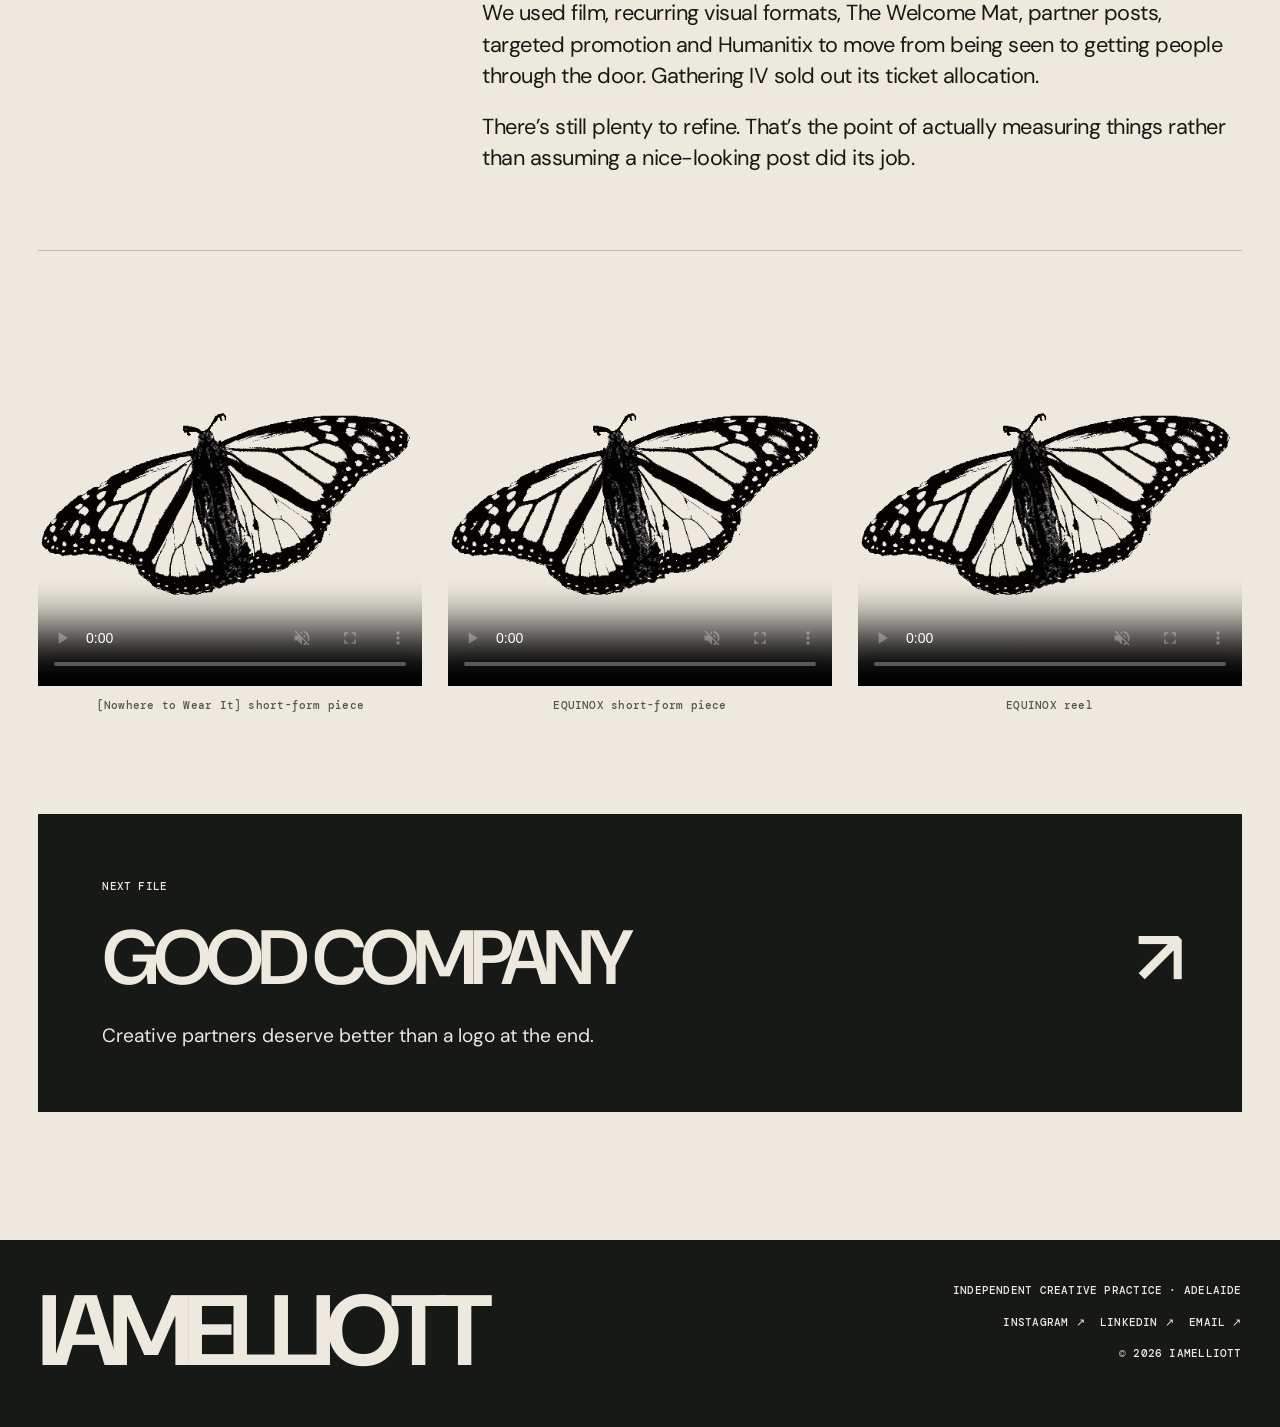
==== commit 94e2ef75: "Add accessible Work project menu and latest homepage refinements: work/campaigns.html" ====
--- a/work/campaigns.html
+++ b/work/campaigns.html
@@ -30,8 +30,8 @@
 <a class="skip-link" href="#main">Skip to content</a>
 <header class="masthead">
   <a class="wordmark" href="../index.html" aria-label="IAMELLIOTT home">IAMELLIOTT</a>
-  <nav class="nav-desktop" aria-label="Main navigation"><a href="../index.html#work">WORK</a><a href="../index.html#about">ABOUT</a><a href="../index.html#contact">CONTACT <span aria-hidden="true">↗</span></a></nav>
-  <details class="mobile-menu" data-menu><summary aria-label="Menu">MENU <span aria-hidden="true">+</span></summary><nav aria-label="Mobile navigation"><a href="../index.html#work">WORK</a><a href="../index.html#about">ABOUT</a><a href="../index.html#contact">CONTACT <span aria-hidden="true">↗</span></a></nav></details>
+  <nav class="nav-desktop" aria-label="Main navigation"><details class="work-menu"><summary aria-label="Work projects">WORK <span aria-hidden="true">+</span></summary><div class="work-menu-list" aria-label="Projects"><a href="../work/greendoor.html">Green Door Community</a><a href="../work/campaigns.html">Campaigns</a><a href="../work/collaborations.html">Collaborations</a><a href="../work/moving-imagery.html">Imagery That Moves</a><a href="../work/practical-solutions.html">Practical Solutions</a><a href="../work/welcome-mat.html">The Welcome Mat</a></div></details><a href="../index.html#about">ABOUT</a><a href="../index.html#contact">CONTACT <span aria-hidden="true">↗</span></a></nav>
+  <details class="mobile-menu" data-menu><summary aria-label="Menu">MENU <span aria-hidden="true">+</span></summary><nav aria-label="Mobile navigation"><details class="work-mobile-submenu"><summary>WORK <span aria-hidden="true">+</span></summary><div class="work-mobile-list"><a href="../index.html#work">ALL WORK</a><a href="../work/greendoor.html">Green Door Community</a><a href="../work/campaigns.html">Campaigns</a><a href="../work/collaborations.html">Collaborations</a><a href="../work/moving-imagery.html">Imagery That Moves</a><a href="../work/practical-solutions.html">Practical Solutions</a><a href="../work/welcome-mat.html">The Welcome Mat</a></div></details><a href="../index.html#about">ABOUT</a><a href="../index.html#contact">CONTACT <span aria-hidden="true">↗</span></a></nav></details>
   <span class="header-right">ELLIOTT LUKE<br>ADELAIDE / EVERYWHERE</span>
 </header>
 <main id="main"><section class="case-hero theme-rose" aria-label="Project introduction"><div class="header-overlay" aria-hidden="true"><img data-media="overlayCampaigns" class="overlay-motion" loading="eager" alt=""></div><div class="case-topline"><span>02 / IAMELLIOTT FILES</span><span>CAMPAIGN STRATEGY / DIRECTION</span></div><div class="case-heading"><h1>Make them <em>look.</em></h1><p>[NOWHERE TO WEAR IT] & [EQUINOX] 𝔞𝔣𝔱𝔢𝔯𝔤𝔩𝔬𝔴 · 2026</p></div><a class="jump" href="#story">THE STORY <span aria-hidden="true">↓</span></a></section><div class="case-wrap" id="story"><div class="case-meta"><div><small>THE WORK</small><p>Creative concept, production, copy, rollout and measurement</p></div><div><small>THE AUDIENCE</small><p>Local Adelaide, on purpose</p></div><div><small>THE FORMAT</small><p>Two distinct campaigns for two Green Door gatherings</p></div></div>
--- a/build04.css
+++ b/build04.css
@@ -549,3 +549,55 @@
   body.home .hero h1 { font-size:clamp(58px,7.5vw,106px); }
   body.home .hero .butterfly-spot { top:-5%;width:min(41vw,440px); }
 }
+
+
+/* Build 04 final launch: left-anchored method copy and balanced butterfly. */
+@media (min-width:741px) {
+  body.home .method-bottom {
+    margin-left:0;
+    width:100%;
+    grid-template-columns:repeat(2,minmax(0,1fr));
+    gap:clamp(32px,6vw,110px);
+    align-items:start;
+  }
+  body.home .method-bottom p {
+    margin:0;
+    max-width:560px;
+    text-align:left;
+  }
+  body.home .method-bottom p:nth-child(2) {justify-self:start}
+  body.home .method .method-butterflies {
+    width:clamp(220px,32vw,470px);
+    height:auto;
+    top:clamp(130px,15vw,235px);
+    right:clamp(0px,4vw,85px);
+    transform:rotate(30deg);
+    opacity:.24;
+  }
+}
+@media (max-width:740px) {
+  body.home .method-bottom {margin-left:0;width:100%;text-align:left;}
+  body.home .method-bottom p {max-width:100%;text-align:left}
+  body.home .method .method-butterflies {top:9%;right:0;opacity:.20}
+}
+/* Receipt is a full-width horizontal photographic divider, not an embedded PDF viewer. */
+.receipt-divider {
+  margin:0;
+  width:100%;
+  padding:clamp(22px,4vw,62px) 0;
+  border-bottom:1px solid var(--line);
+}
+.receipt-divider img {
+  display:block;
+  width:100%;
+  max-height:clamp(120px,20vw,280px);
+  object-fit:contain;
+  object-position:center;
+}
+.receipt-divider figcaption {
+  font:500 10px/1.5 var(--mono);
+  letter-spacing:.035em;
+  text-align:center;
+  margin-top:16px;
+}
+.receipt-followup {border-bottom:1px solid var(--line)}
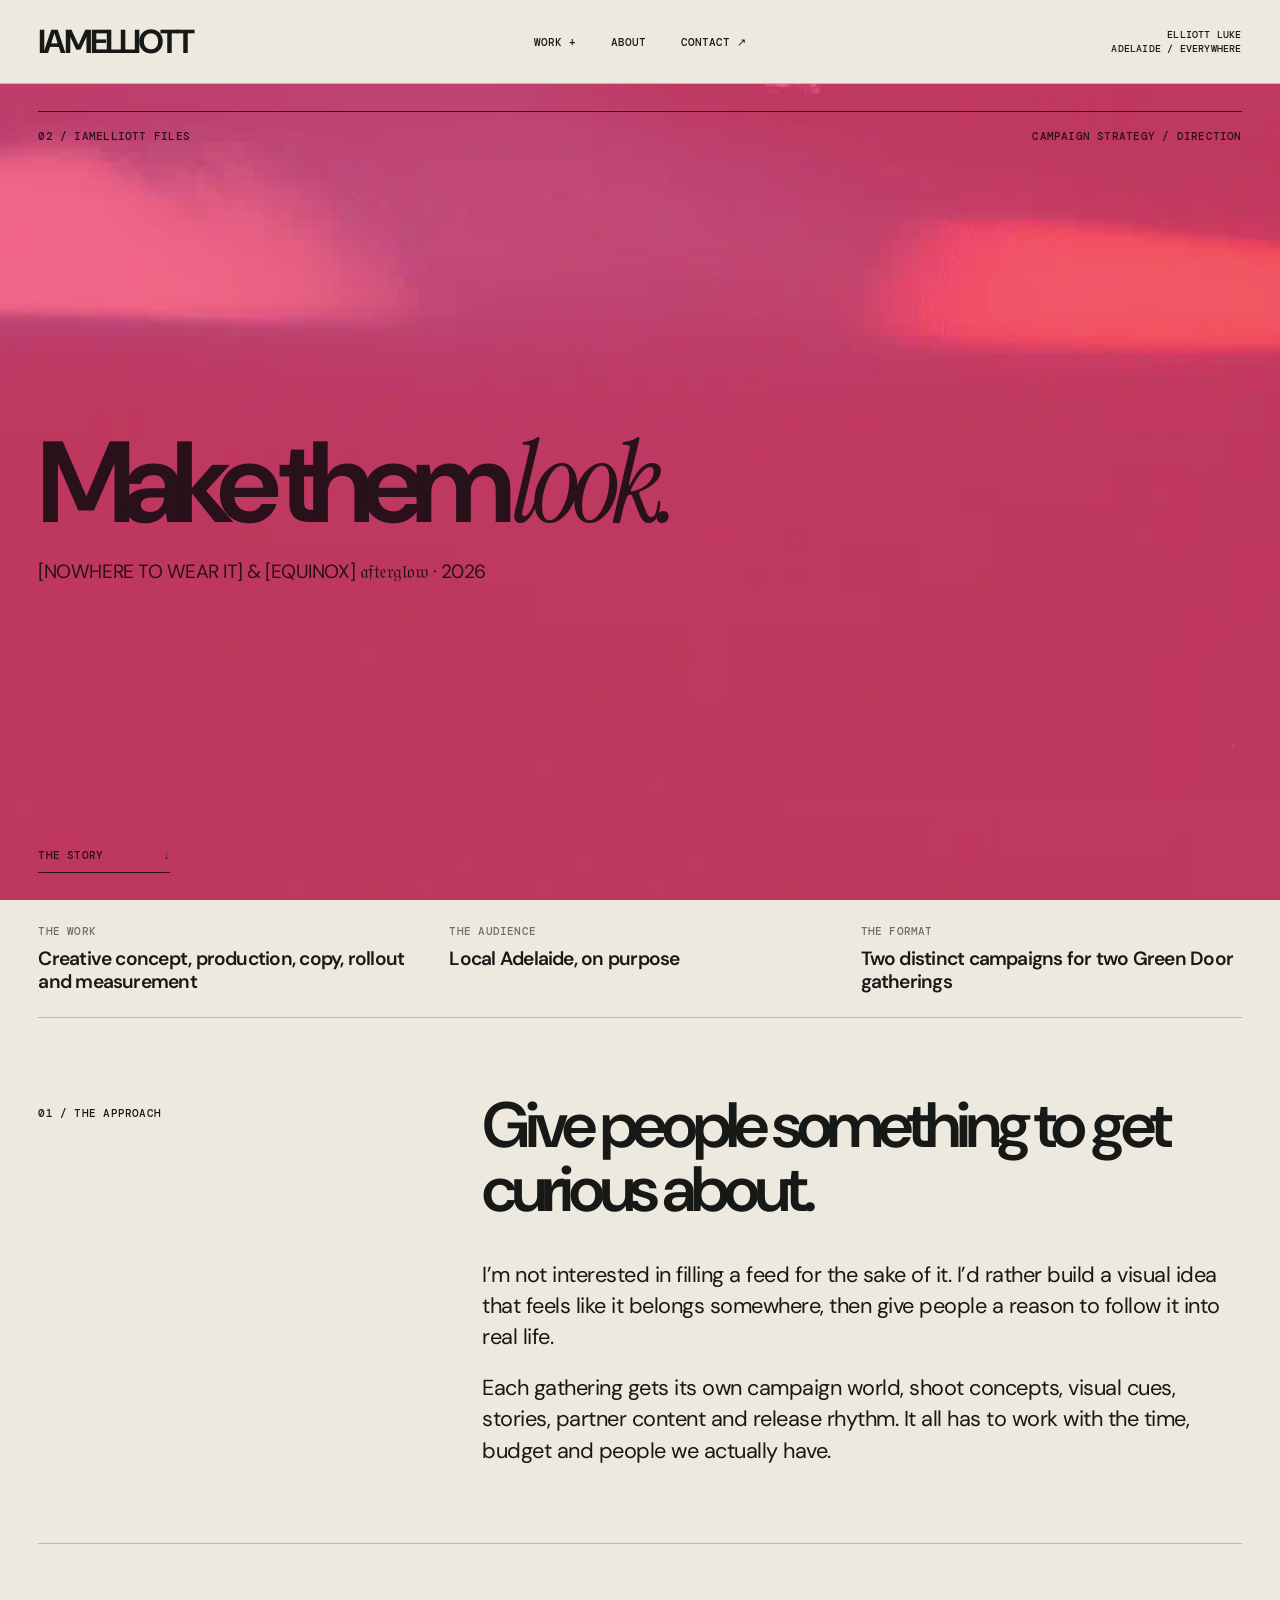
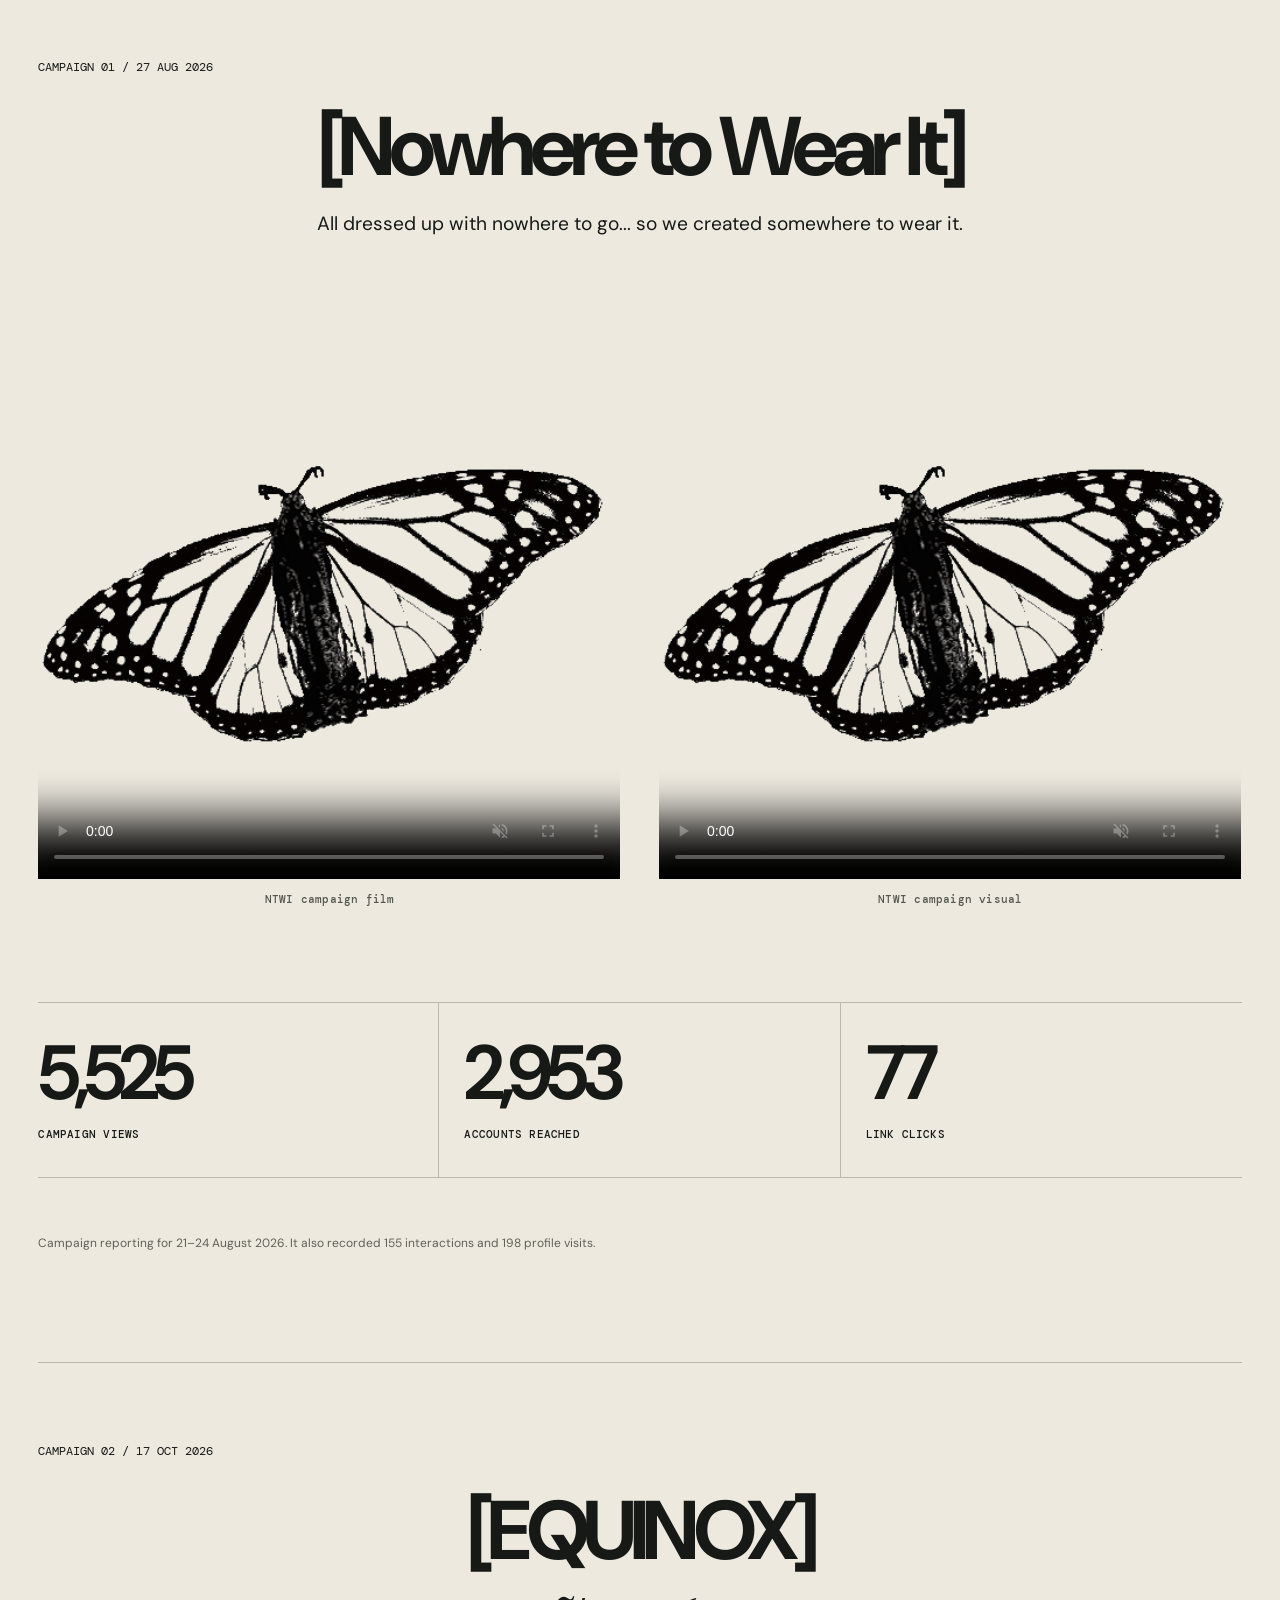
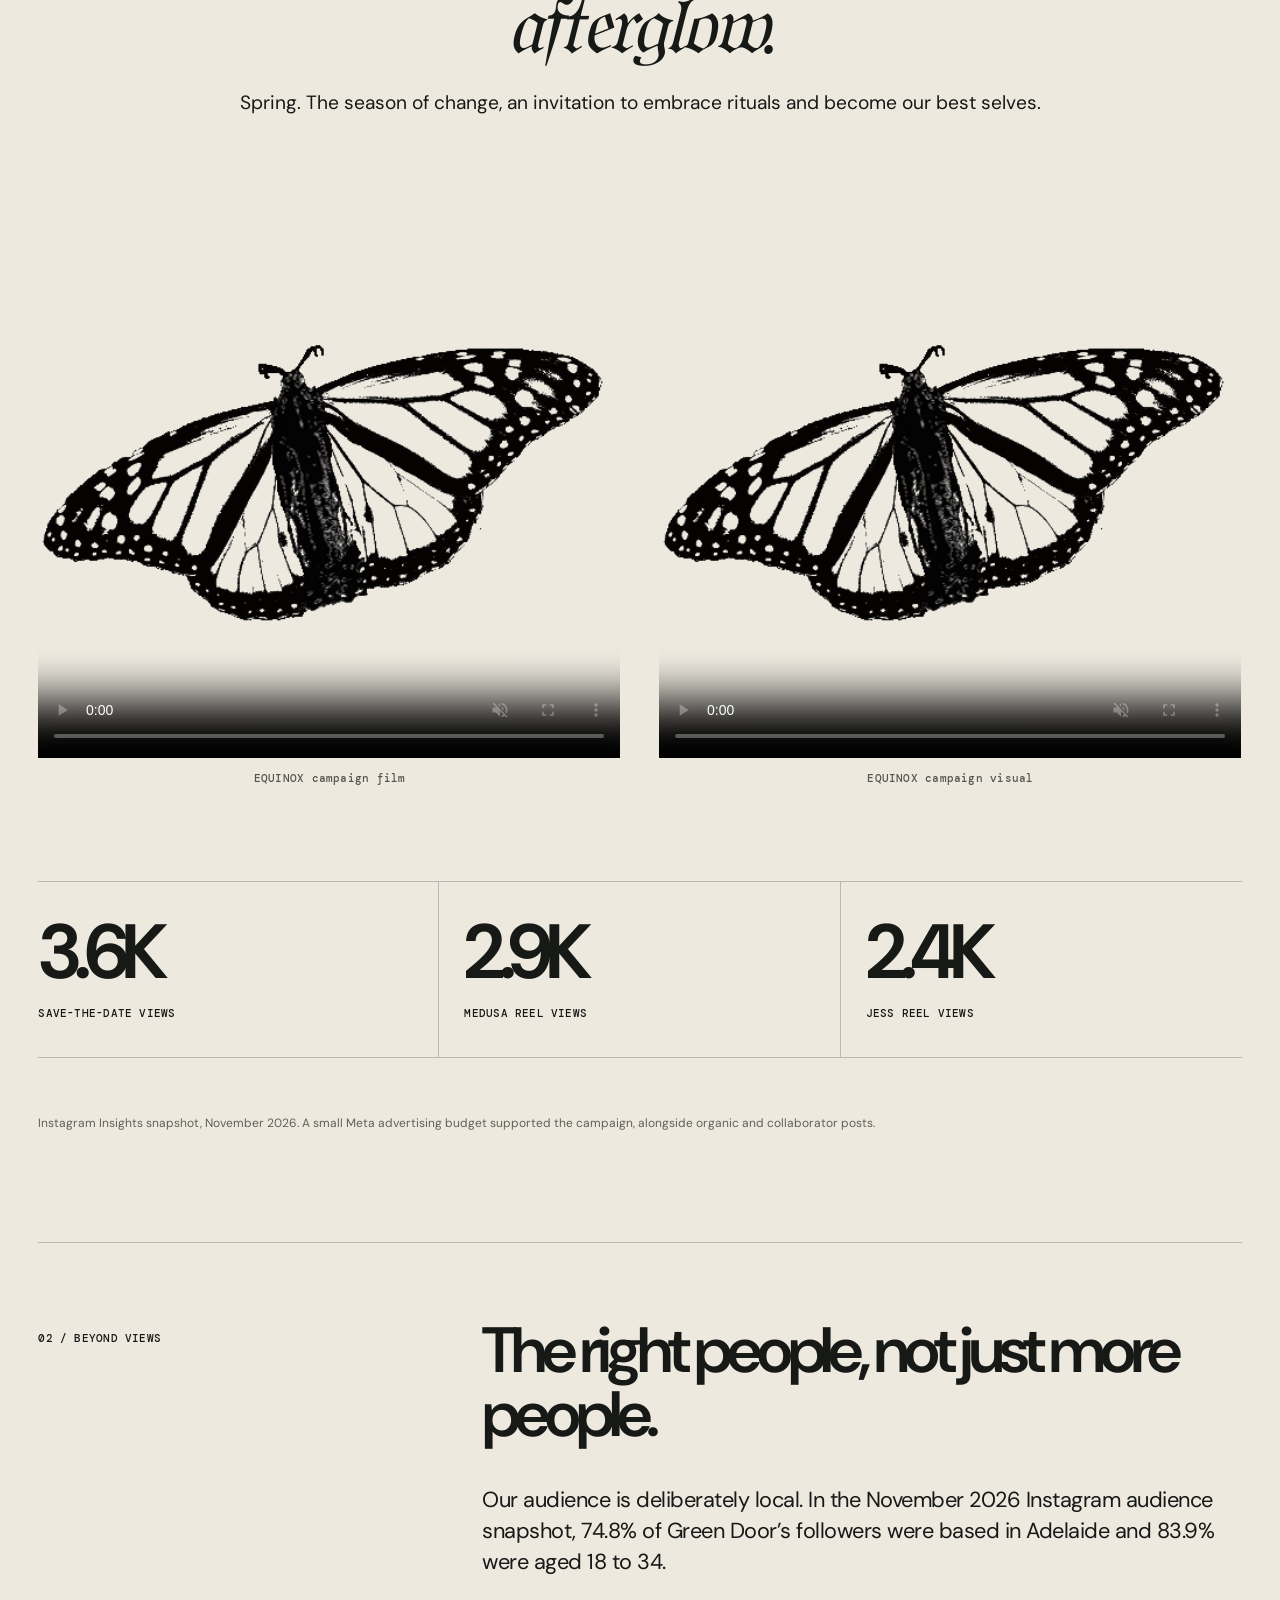
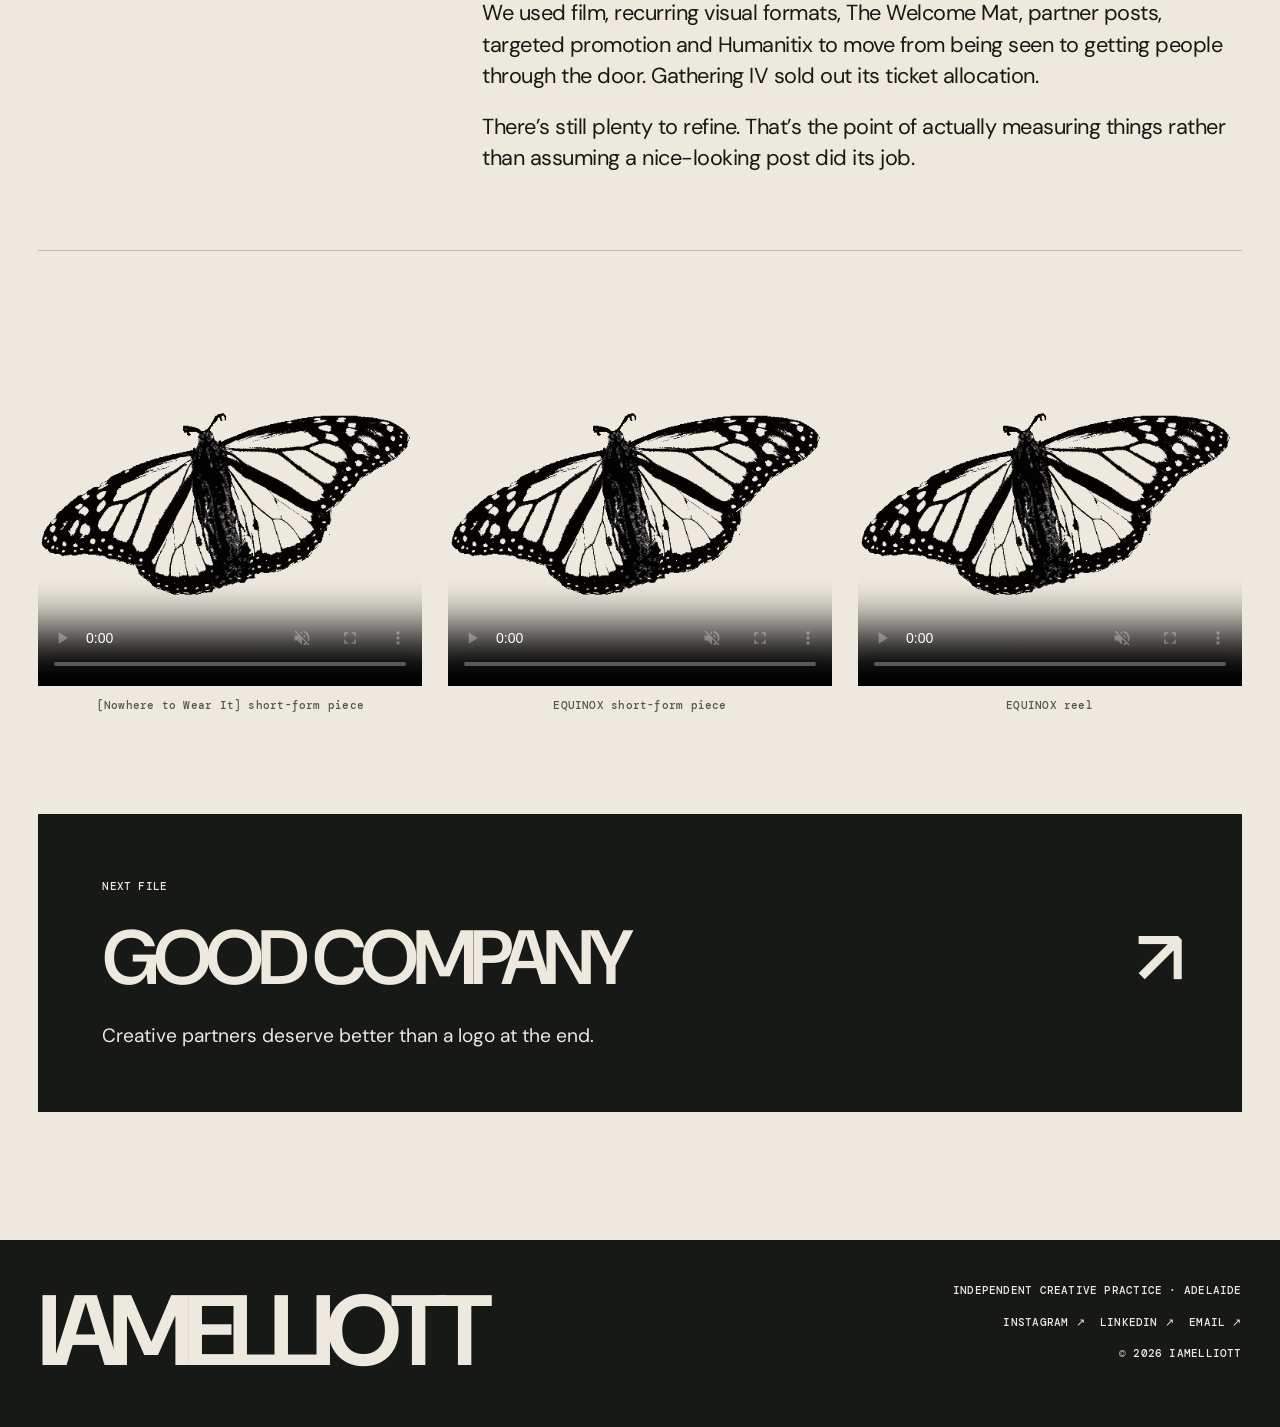
==== commit 5804f56c: "Add animated Open Graph hero previews" ====
--- a/work/campaigns.html
+++ b/work/campaigns.html
@@ -8,7 +8,11 @@
   <meta property="og:type" content="website">
   <meta property="og:title" content="Campaigns | IAMELLIOTT">
   <meta property="og:description" content="Campaign strategy and film production for Green Door’s [Nowhere to Wear It] and EQUINOX 𝔞𝔣𝔱𝔢𝔯𝔤𝔩𝔬𝔴 events.">
-  <meta property="og:image" content="https://iamelliott.me/favicon.png">
+  <meta property="og:image" content="https://iamelliott.me/social/campaigns-hero.gif">
+  <meta property="og:image:type" content="image/gif">
+  <meta property="og:image:width" content="1200">
+  <meta property="og:image:height" content="627">
+  <meta property="og:image:alt" content="Make them look. Green Door campaign hero">
   <link rel="canonical" href="https://iamelliott.me/work/campaigns.html">
   <title>Campaigns | IAMELLIOTT</title>
   <link rel="icon" type="image/svg+xml" href="../favicon.svg">
--- a/build04.css
+++ b/build04.css
@@ -601,3 +601,140 @@
   margin-top:16px;
 }
 .receipt-followup {border-bottom:1px solid var(--line)}
+
+/* BUILD 05 — Selected Work editorial hierarchy, original animated signature and project navigation.
+   Scoped after prior optical passes to avoid changing case-study palettes. */
+.nav-desktop .work-menu {position:relative;z-index:75;font:500 11px var(--mono)}
+.nav-desktop .work-menu>summary {display:flex;align-items:center;gap:7px;cursor:pointer;list-style:none;padding:8px 0;white-space:nowrap}
+.nav-desktop .work-menu>summary::-webkit-details-marker,.work-mobile-submenu>summary::-webkit-details-marker{display:none}
+.nav-desktop .work-menu>summary span,.work-mobile-submenu>summary span{transition:transform .18s ease}
+.nav-desktop .work-menu[open]>summary span,.work-mobile-submenu[open]>summary span{transform:rotate(45deg)}
+.nav-desktop .work-menu>summary:hover,.nav-desktop .work-menu[open]>summary{color:var(--accent)}
+.nav-desktop .work-menu-list{position:absolute;top:calc(100% + 10px);left:-17px;min-width:238px;background:var(--paper);border:1px solid var(--ink);box-shadow:10px 10px 0 var(--ink);padding:13px 18px;display:grid;gap:2px;z-index:90}
+.nav-desktop .work-menu-list a{display:block;padding:9px 0;font:500 11px/1.35 var(--mono);text-decoration:none;white-space:nowrap}
+.work-mobile-submenu>summary{display:flex;justify-content:space-between;gap:12px;align-items:center;cursor:pointer;list-style:none;padding:8px 0;font:500 11px var(--mono)}
+.work-mobile-list{display:grid;gap:0;padding:4px 0 8px 13px;border-left:1px solid var(--line)}
+.mobile-menu .work-mobile-list a{white-space:normal;line-height:1.4;padding:8px 0}
+body.home .work-title{
+  display:grid;
+  grid-template-columns:minmax(0,1fr) minmax(290px,.39fr);
+  grid-template-areas:"headline quote" "pitch quote";
+  column-gap:clamp(24px,3vw,68px);
+  row-gap:clamp(28px,4vw,60px);
+  align-items:start;
+  margin-block:clamp(38px,5.5vw,82px) clamp(38px,4.5vw,70px);
+}
+body.home .work-title>h2{
+  grid-area:headline;
+  font-size:clamp(45px,6.1vw,108px);
+  line-height:1.02;
+  letter-spacing:-.085em;
+  white-space:nowrap;
+  padding:0 .04em .08em 0;
+  text-align:left;
+  width:max-content;
+  max-width:100%;
+  margin:0;
+}
+body.home .work-title>h2 span{font-family:var(--sans);font-weight:700;color:var(--paper)}
+body.home .work-title>h2 em{font-family:var(--serif);font-weight:400;color:var(--acid);letter-spacing:-.07em}
+body.home .work-title>.work-intro{grid-area:quote;align-self:start;text-align:center;width:100%;max-width:420px;min-width:0;margin:clamp(0px,1.2vw,18px) 0 0 auto;display:flex;align-items:center;flex-direction:column}
+body.home .work-title>.work-intro blockquote{font-size:clamp(29px,3vw,51px);line-height:1.05;margin:0;white-space:normal}
+body.home .work-title>.work-intro small{font-size:9px;line-height:1.45;margin:clamp(24px,4vw,65px) auto 0;max-width:300px}
+body.home .work-title>.work-pitch{grid-area:pitch;align-items:start;justify-content:flex-start;width:100%;margin:0}
+body.home .work-title>.work-pitch p{display:grid;gap:0;max-width:100%;width:100%;font-size:clamp(17px,1.65vw,27px);line-height:1.32;text-align:left;text-wrap:pretty;margin:0;letter-spacing:-.025em}
+body.home .work-title>.work-pitch .work-pitch-lead{display:block}
+body.home .work-title>.work-pitch p span+span{display:block}
+body.home .about-heading .handwriting{
+ display:block;
+ width:clamp(160px,19vw,300px);
+ height:auto;
+ font-size:0;
+ line-height:0;
+ overflow:visible;
+ transform:rotate(-5deg);
+ top:-.85em;
+ left:0;
+}
+body.home .about-heading .handwriting img{
+ display:block;width:100%;height:auto;object-fit:contain;
+}
+body.home .about-heading h2 em {color:var(--accent-corazon)}
+body.home .method{isolation:isolate}
+body.home .method .method-overlay{
+ position:absolute;inset:0;z-index:1;pointer-events:none;overflow:hidden;
+ opacity:0;transition:opacity .3s ease;
+ background-position:center;background-size:cover;background-repeat:no-repeat;
+}
+body.home .method .method-overlay.is-ready{opacity:.23;mix-blend-mode:multiply}
+body.home .method .kicker,body.home .method h2,body.home .method-bottom{z-index:2}
+@media(max-width:1100px){
+ body.home .work-title{display:flex;flex-direction:column;align-items:center;gap:clamp(26px,5vw,48px);margin-block:clamp(36px,5vw,65px)}
+ body.home .work-title>h2{align-self:center;font-size:clamp(30px,7.45vw,82px);width:auto;text-align:center;white-space:nowrap;line-height:1.08}
+ body.home .work-title>.work-intro{align-self:center;margin:0;max-width:min(100%,560px)}
+ body.home .work-title>.work-intro blockquote{font-size:clamp(29px,5vw,53px)}
+ body.home .work-title>.work-intro small{margin:14px auto 0;font-size:9px}
+ body.home .work-title>.work-pitch{align-self:center;justify-content:center;max-width:min(100%,650px)}
+ body.home .work-title>.work-pitch p{font-size:clamp(18px,3.1vw,29px);line-height:1.42;text-align:center;gap:clamp(8px,2vw,18px)}
+}
+@media(max-width:740px){
+ body.home .about-heading .handwriting{width:clamp(155px,40vw,250px);top:-.75em;left:0}
+ body.home .work-title{gap:clamp(28px,6vw,42px);margin-block:35px 45px}
+ body.home .work-title>h2{font-size:clamp(25px,7.25vw,52px);letter-spacing:-.085em;line-height:1.15}
+ body.home .work-title>.work-intro blockquote{font-size:clamp(31px,7.5vw,45px)}
+ body.home .work-title>.work-pitch p{font-size:clamp(17px,4.1vw,23px);line-height:1.42}
+ body.home .method .method-overlay.is-ready{opacity:.17}
+}
+@media(max-width:380px){
+ body.home .work-title>h2{font-size:clamp(23px,7.1vw,28px)}
+}
+@media(prefers-reduced-motion:reduce){
+ body.home .method .method-overlay{transition:none}
+}
+
+/* BUILD 06 — constrained polish: preserve project themes and all existing modules. */
+/* Original animated Elliott lettering: 20% larger, with half-height overlapping
+   the top of the redacted "jack". */
+body.home .about-heading .handwriting {
+  width:clamp(192px,22.8vw,360px);
+  top:0;
+  left:0;
+  transform:translateY(-58%) rotate(-5deg);
+  z-index:3;
+}
+body.home .about-heading .handwriting img {width:100%;height:auto;display:block;object-fit:contain;}
+/* Give the two-column case study a shared vertical centre line without centering
+   the copy's text or modifying the media dimensions. */
+@media (min-width:741px) {
+  .case-wrap .story-block.receipt-story {align-items:center;}
+  .receipt-story>div:last-child {align-self:center;}
+}
+/* Editorial priority: heading first, invitation second, quotation third.
+   Desktop remains a single headline line; mobile uses two large readable lines. */
+@media (min-width:1101px) {
+  body.home .work-title {grid-template-columns:minmax(0,1fr) minmax(270px,.35fr);column-gap:clamp(20px,2.4vw,47px);}
+  body.home .work-title>h2 {font-size:clamp(54px,6.5vw,114px);letter-spacing:-.091em;}
+  body.home .work-title>.work-intro blockquote {font-size:clamp(26px,2.65vw,45px);}
+  body.home .work-title>.work-pitch p {font-size:clamp(19px,1.8vw,29px);}
+}
+@media (max-width:1100px) {
+  body.home .work-title>h2 {font-size:clamp(52px,8.25vw,92px);white-space:normal;text-align:center;line-height:1.02;max-width:100%;}
+  body.home .work-title>h2 span,body.home .work-title>h2 em {display:inline;}
+}
+@media (max-width:740px) {
+  body.home .about-heading .handwriting {width:clamp(186px,48vw,300px);top:0;left:0;transform:translateY(-58%) rotate(-5deg);}
+  body.home .work-title {gap:clamp(23px,5.5vw,38px);}
+  body.home .work-title>h2 {font-size:clamp(51px,12.6vw,83px);line-height:.99;white-space:normal;letter-spacing:-.086em;}
+  body.home .work-title>h2 span,body.home .work-title>h2 em {display:block;}
+  body.home .work-title>.work-intro blockquote{font-size:clamp(27px,6.6vw,39px);}
+  body.home .work-title>.work-intro small{margin-top:10px;}
+  body.home .work-title>.work-pitch {order:0;}
+  body.home .work-title>.work-pitch p {font-size:clamp(20px,5.05vw,25px);gap:8px;line-height:1.3;}
+  body.home .work-title>.work-intro{order:1;}
+  body.home .work-title>h2{order:-1;}
+}
+
+/* Build07: source overlay5.webp has dark-red matte (not green screen).
+   Transparent derivative preserves its highlights without darkening the acid panel. */
+body.home .method .method-overlay.is-ready {opacity:.23;mix-blend-mode:screen;}
+@media (max-width:740px) {body.home .method .method-overlay.is-ready {opacity:.16;}}
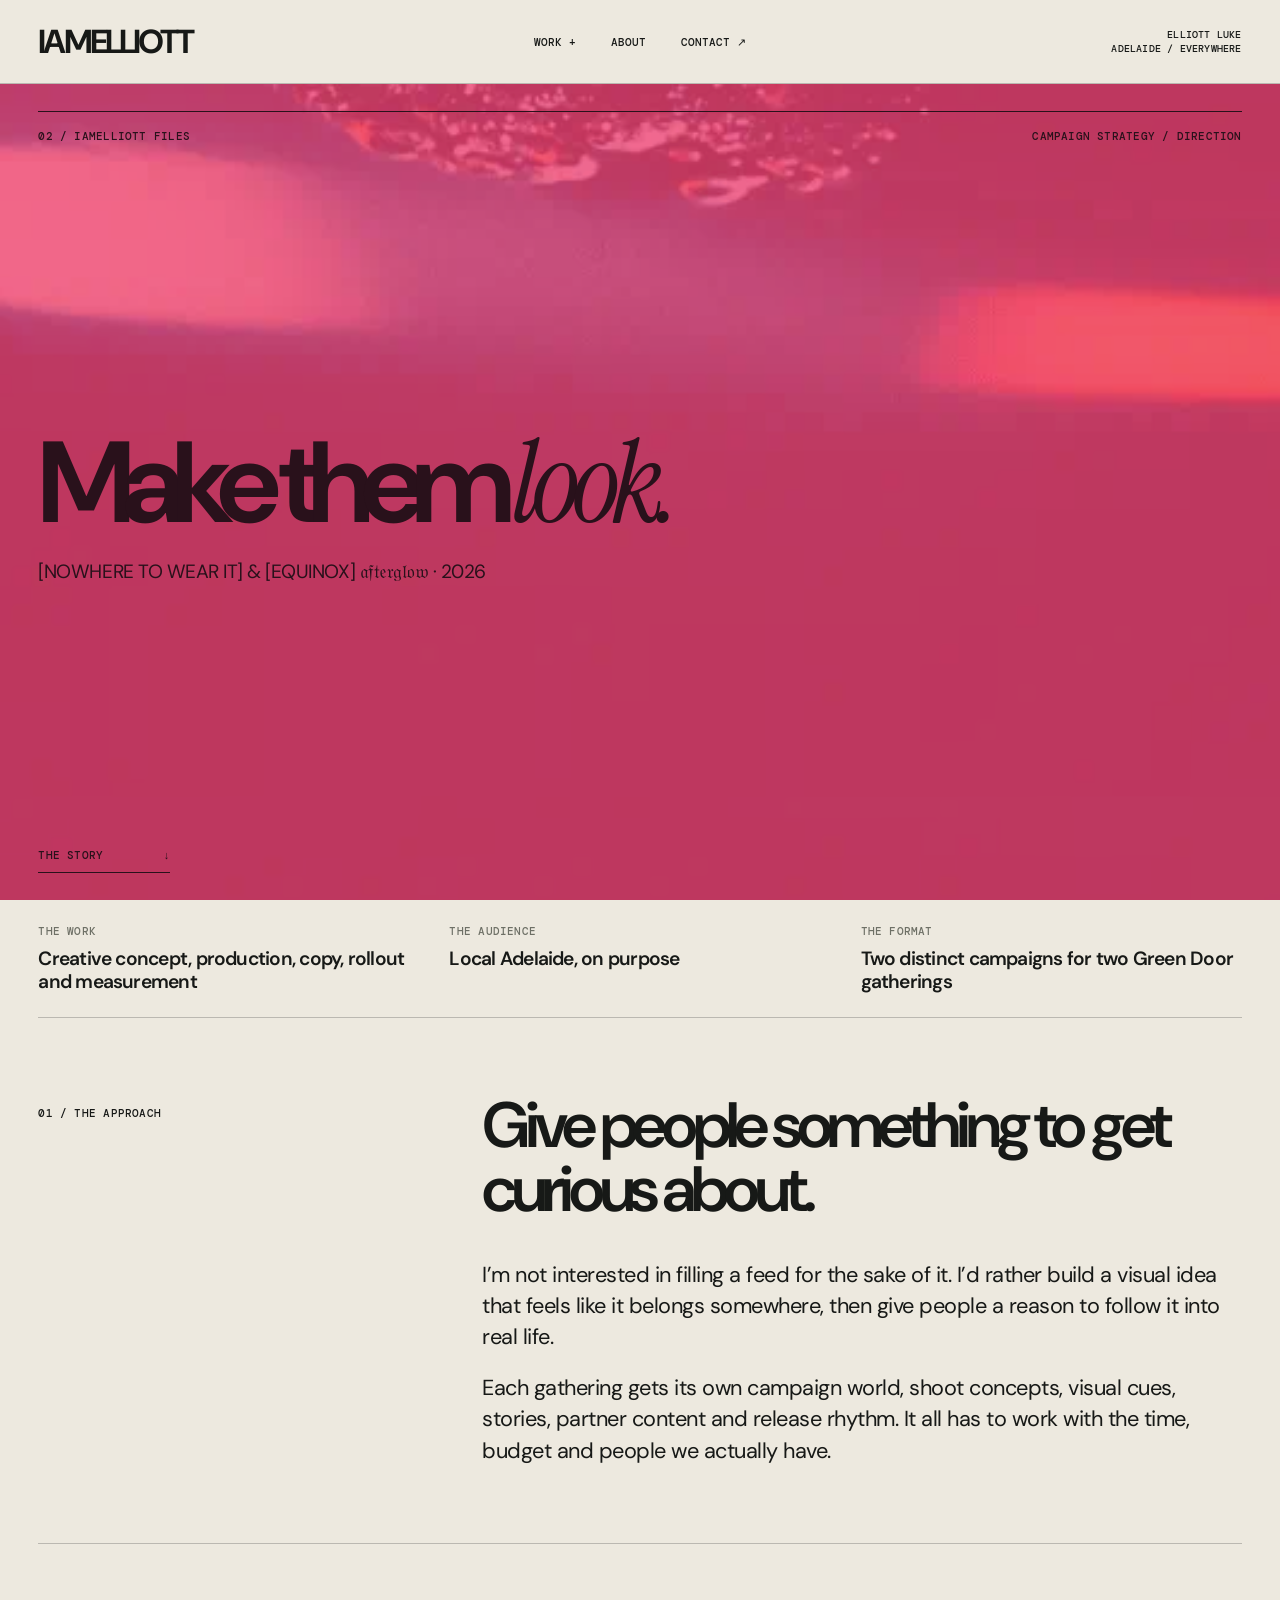
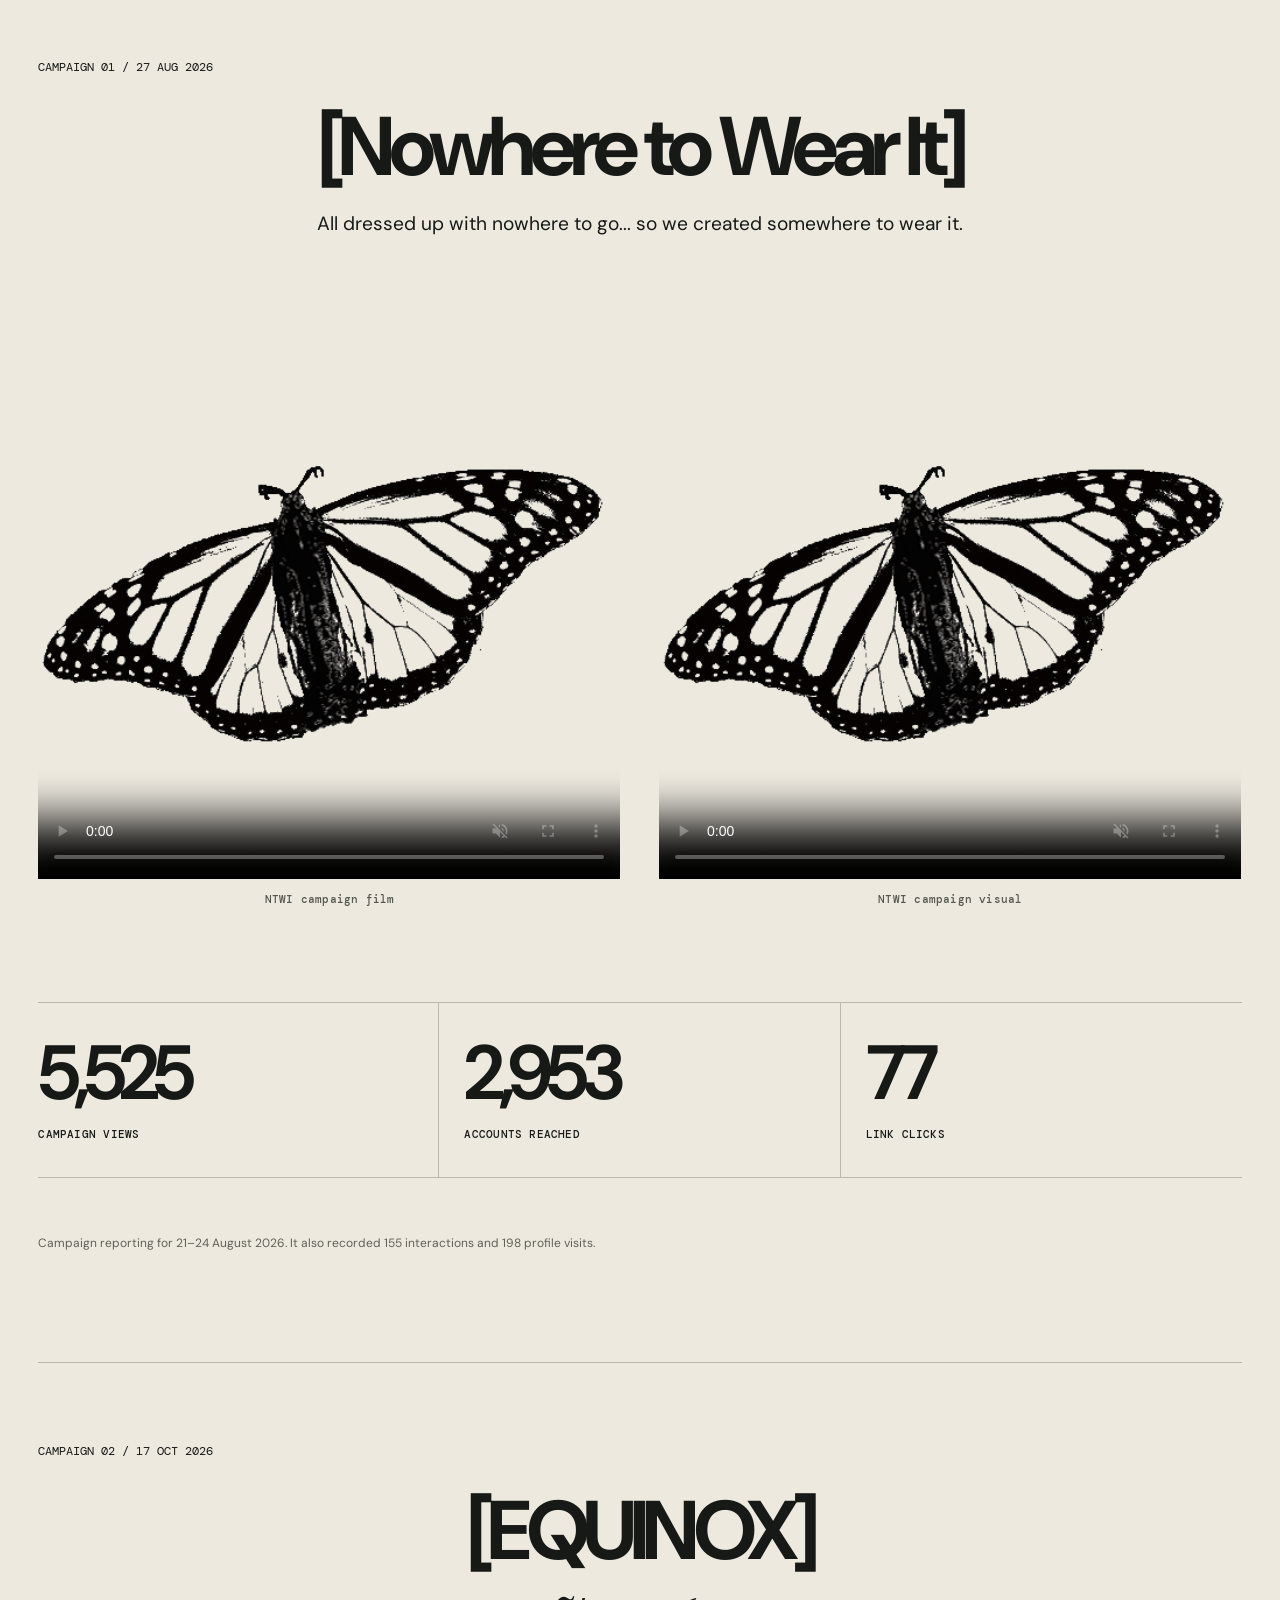
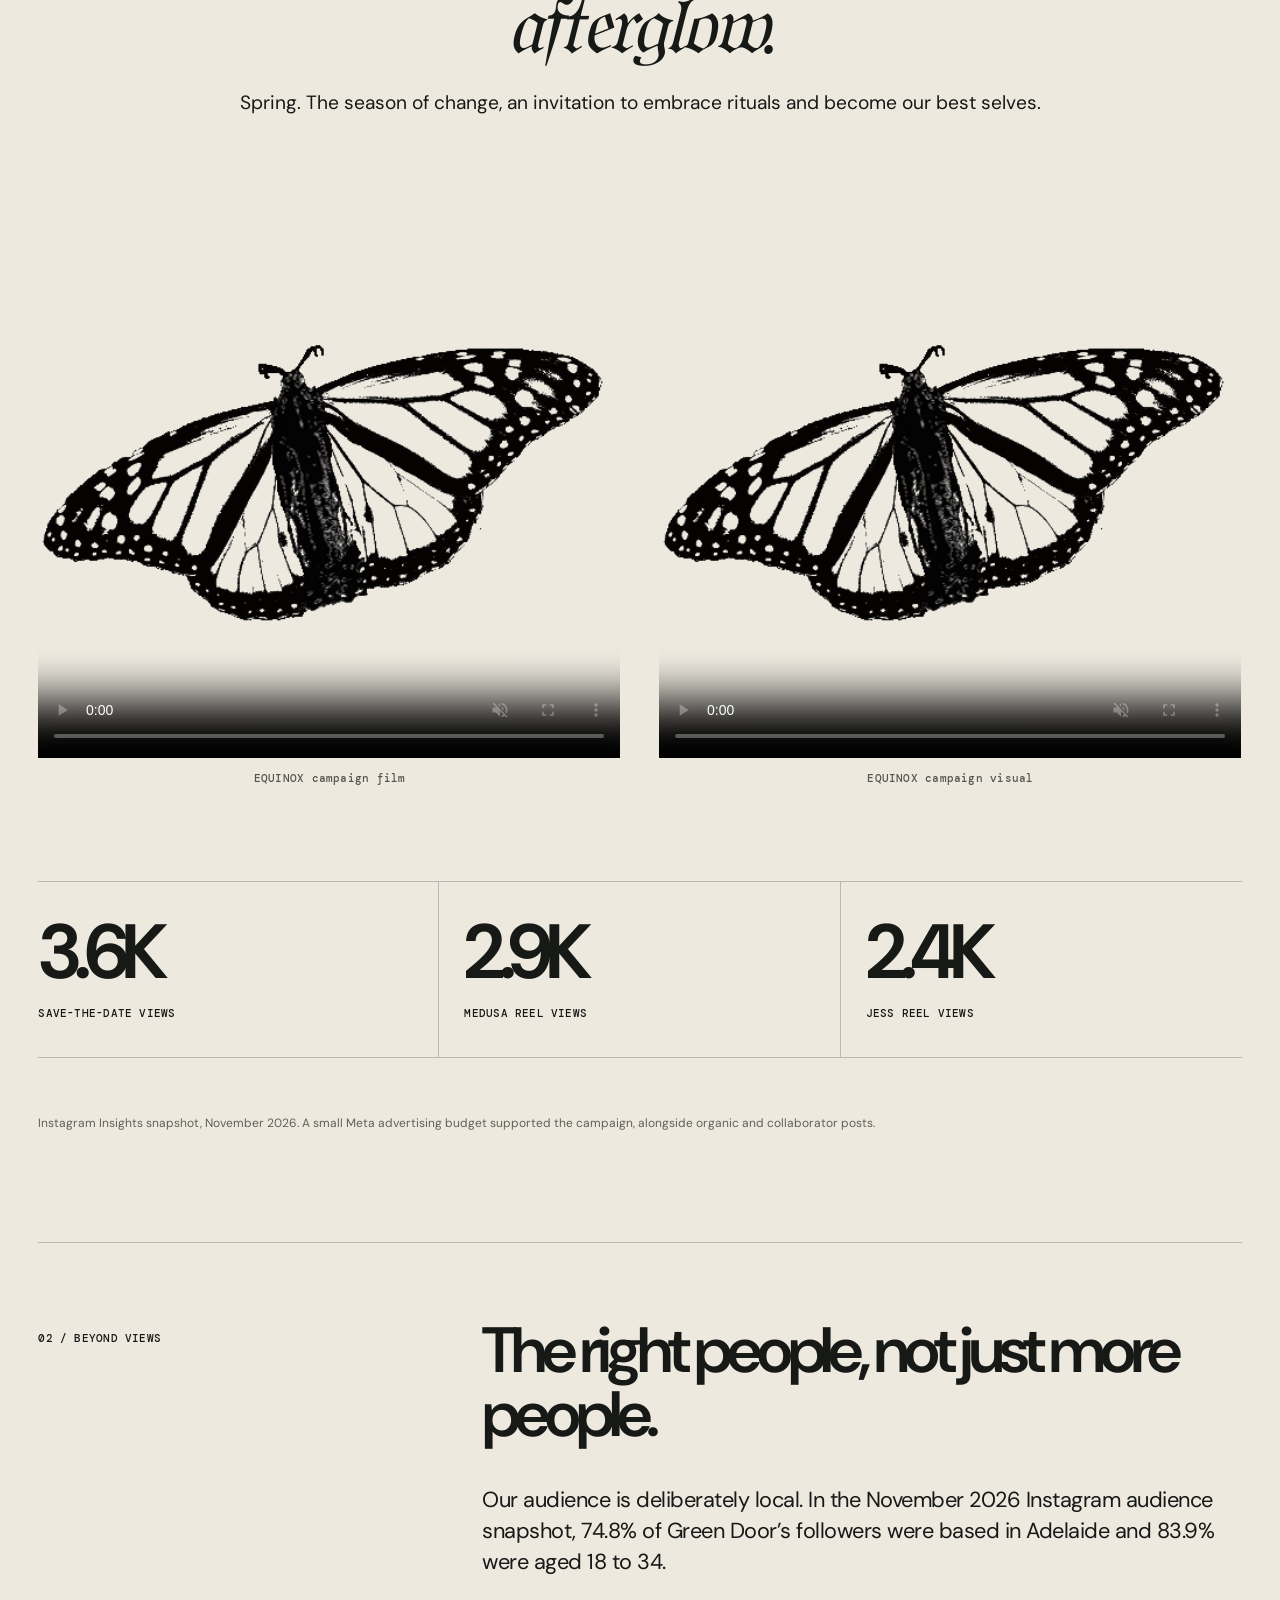
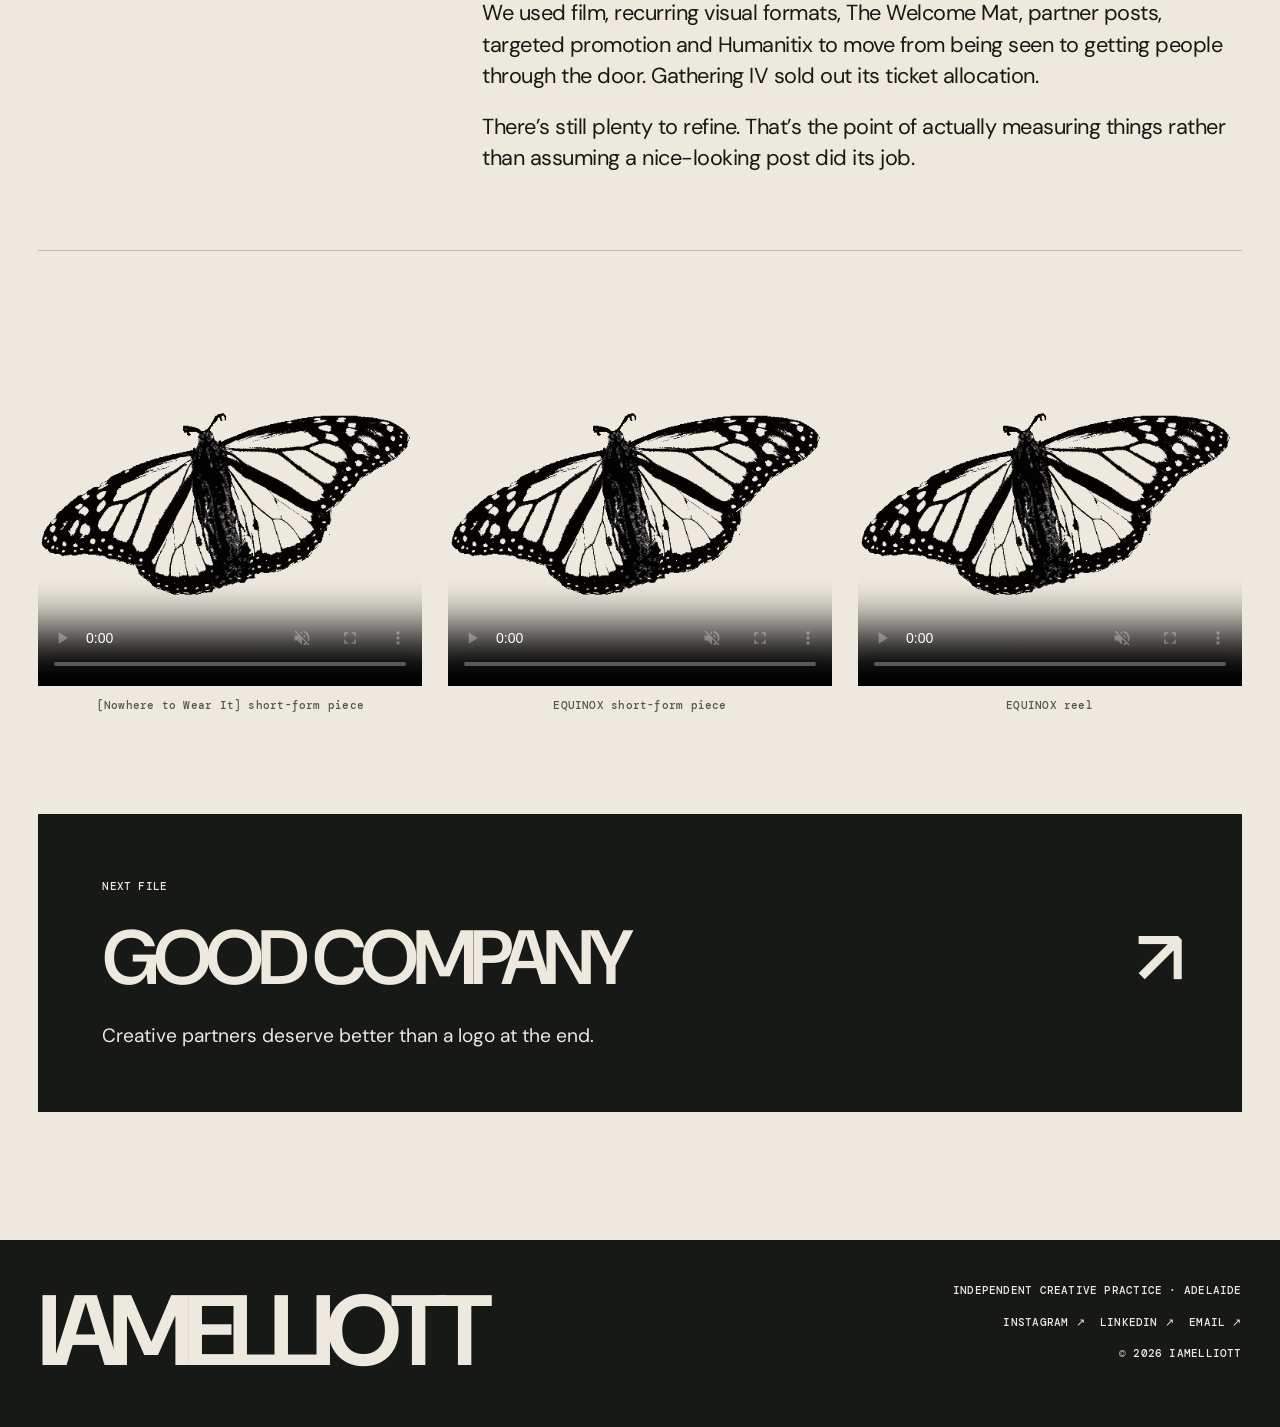
==== commit 9a57383d: "Rename Imagery That Moves to Films in Work navigation only" ====
--- a/work/campaigns.html
+++ b/work/campaigns.html
@@ -34,8 +34,8 @@
 <a class="skip-link" href="#main">Skip to content</a>
 <header class="masthead">
   <a class="wordmark" href="../index.html" aria-label="IAMELLIOTT home">IAMELLIOTT</a>
-  <nav class="nav-desktop" aria-label="Main navigation"><details class="work-menu"><summary aria-label="Work projects">WORK <span aria-hidden="true">+</span></summary><div class="work-menu-list" aria-label="Projects"><a href="../work/greendoor.html">Green Door Community</a><a href="../work/campaigns.html">Campaigns</a><a href="../work/collaborations.html">Collaborations</a><a href="../work/moving-imagery.html">Imagery That Moves</a><a href="../work/practical-solutions.html">Practical Solutions</a><a href="../work/welcome-mat.html">The Welcome Mat</a></div></details><a href="../index.html#about">ABOUT</a><a href="../index.html#contact">CONTACT <span aria-hidden="true">↗</span></a></nav>
-  <details class="mobile-menu" data-menu><summary aria-label="Menu">MENU <span aria-hidden="true">+</span></summary><nav aria-label="Mobile navigation"><details class="work-mobile-submenu"><summary>WORK <span aria-hidden="true">+</span></summary><div class="work-mobile-list"><a href="../index.html#work">ALL WORK</a><a href="../work/greendoor.html">Green Door Community</a><a href="../work/campaigns.html">Campaigns</a><a href="../work/collaborations.html">Collaborations</a><a href="../work/moving-imagery.html">Imagery That Moves</a><a href="../work/practical-solutions.html">Practical Solutions</a><a href="../work/welcome-mat.html">The Welcome Mat</a></div></details><a href="../index.html#about">ABOUT</a><a href="../index.html#contact">CONTACT <span aria-hidden="true">↗</span></a></nav></details>
+  <nav class="nav-desktop" aria-label="Main navigation"><details class="work-menu"><summary aria-label="Work projects">WORK <span aria-hidden="true">+</span></summary><div class="work-menu-list" aria-label="Projects"><a href="../work/greendoor.html">Green Door Community</a><a href="../work/campaigns.html">Campaigns</a><a href="../work/collaborations.html">Collaborations</a><a href="../work/moving-imagery.html">Films</a><a href="../work/practical-solutions.html">Practical Solutions</a><a href="../work/welcome-mat.html">The Welcome Mat</a></div></details><a href="../index.html#about">ABOUT</a><a href="../index.html#contact">CONTACT <span aria-hidden="true">↗</span></a></nav>
+  <details class="mobile-menu" data-menu><summary aria-label="Menu">MENU <span aria-hidden="true">+</span></summary><nav aria-label="Mobile navigation"><details class="work-mobile-submenu"><summary>WORK <span aria-hidden="true">+</span></summary><div class="work-mobile-list"><a href="../index.html#work">ALL WORK</a><a href="../work/greendoor.html">Green Door Community</a><a href="../work/campaigns.html">Campaigns</a><a href="../work/collaborations.html">Collaborations</a><a href="../work/moving-imagery.html">Films</a><a href="../work/practical-solutions.html">Practical Solutions</a><a href="../work/welcome-mat.html">The Welcome Mat</a></div></details><a href="../index.html#about">ABOUT</a><a href="../index.html#contact">CONTACT <span aria-hidden="true">↗</span></a></nav></details>
   <span class="header-right">ELLIOTT LUKE<br>ADELAIDE / EVERYWHERE</span>
 </header>
 <main id="main"><section class="case-hero theme-rose" aria-label="Project introduction"><div class="header-overlay" aria-hidden="true"><img data-media="overlayCampaigns" class="overlay-motion" loading="eager" alt=""></div><div class="case-topline"><span>02 / IAMELLIOTT FILES</span><span>CAMPAIGN STRATEGY / DIRECTION</span></div><div class="case-heading"><h1>Make them <em>look.</em></h1><p>[NOWHERE TO WEAR IT] & [EQUINOX] 𝔞𝔣𝔱𝔢𝔯𝔤𝔩𝔬𝔴 · 2026</p></div><a class="jump" href="#story">THE STORY <span aria-hidden="true">↓</span></a></section><div class="case-wrap" id="story"><div class="case-meta"><div><small>THE WORK</small><p>Creative concept, production, copy, rollout and measurement</p></div><div><small>THE AUDIENCE</small><p>Local Adelaide, on purpose</p></div><div><small>THE FORMAT</small><p>Two distinct campaigns for two Green Door gatherings</p></div></div>
